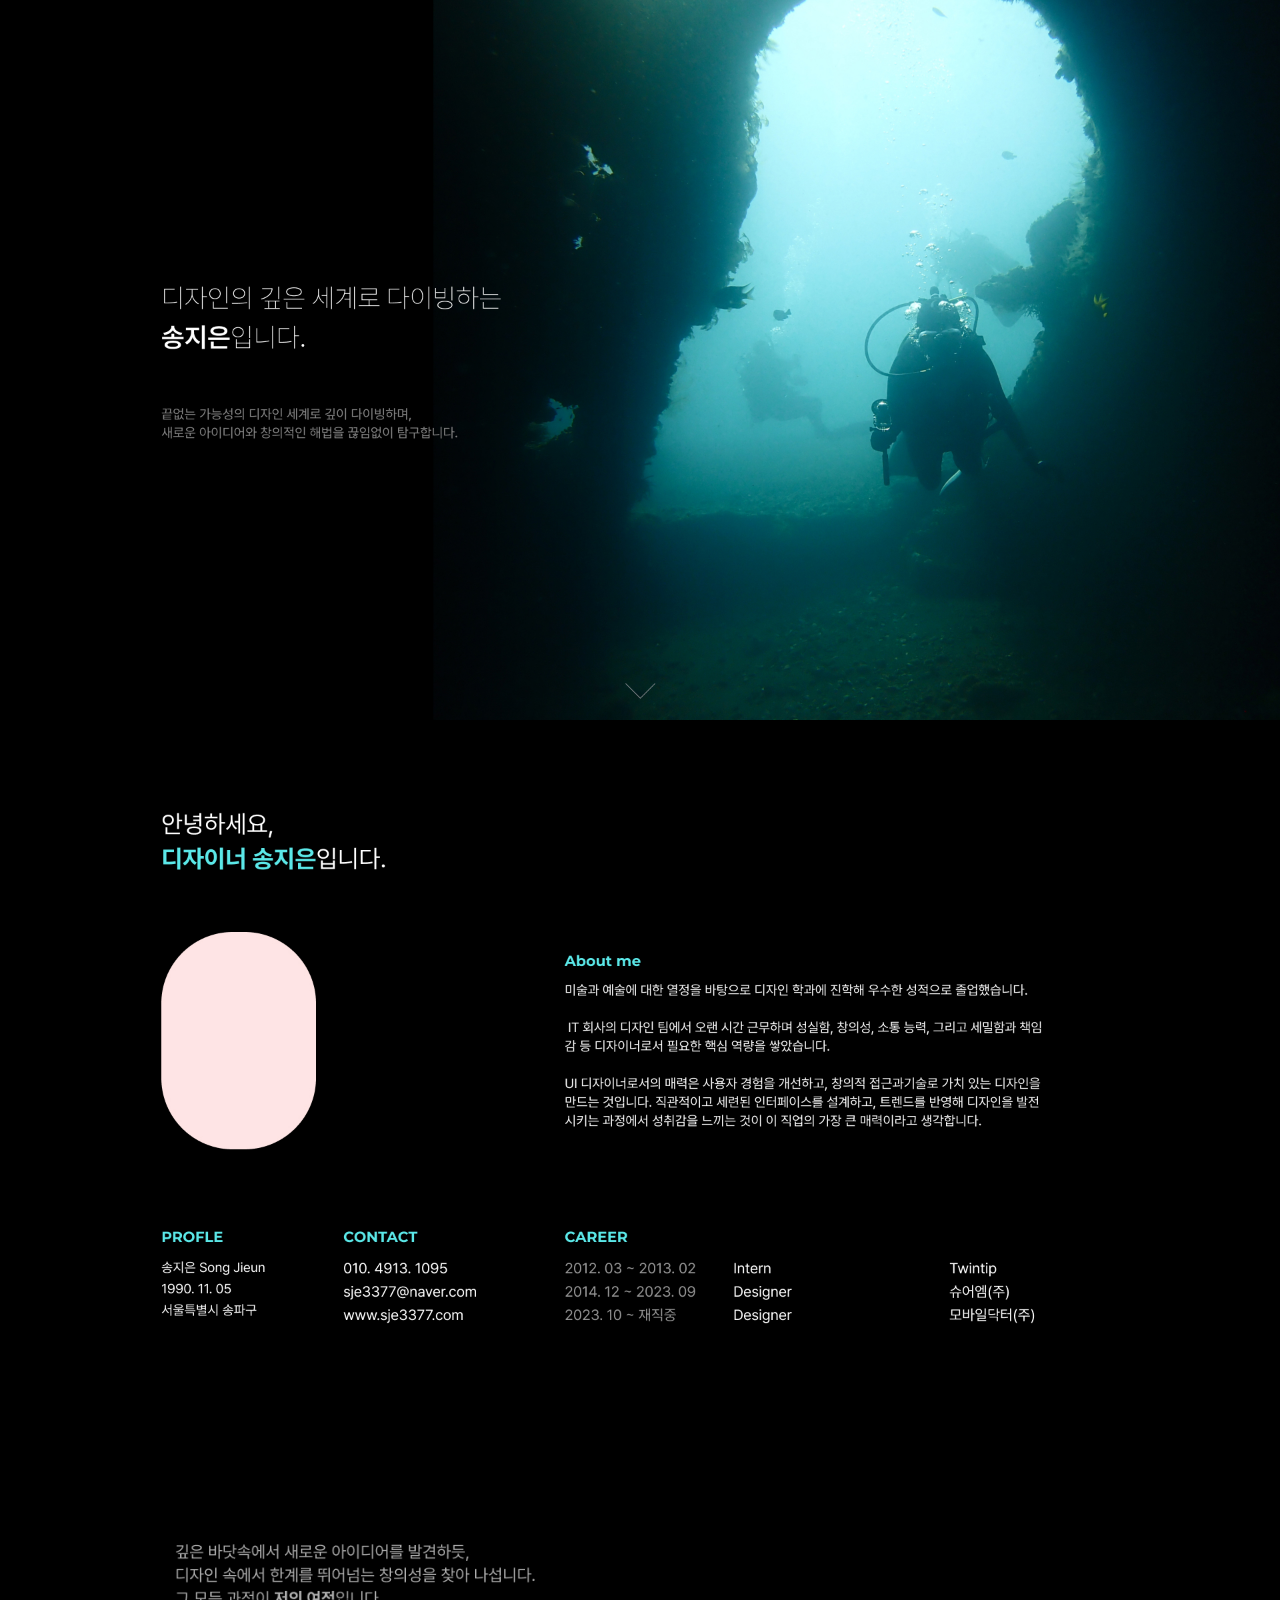
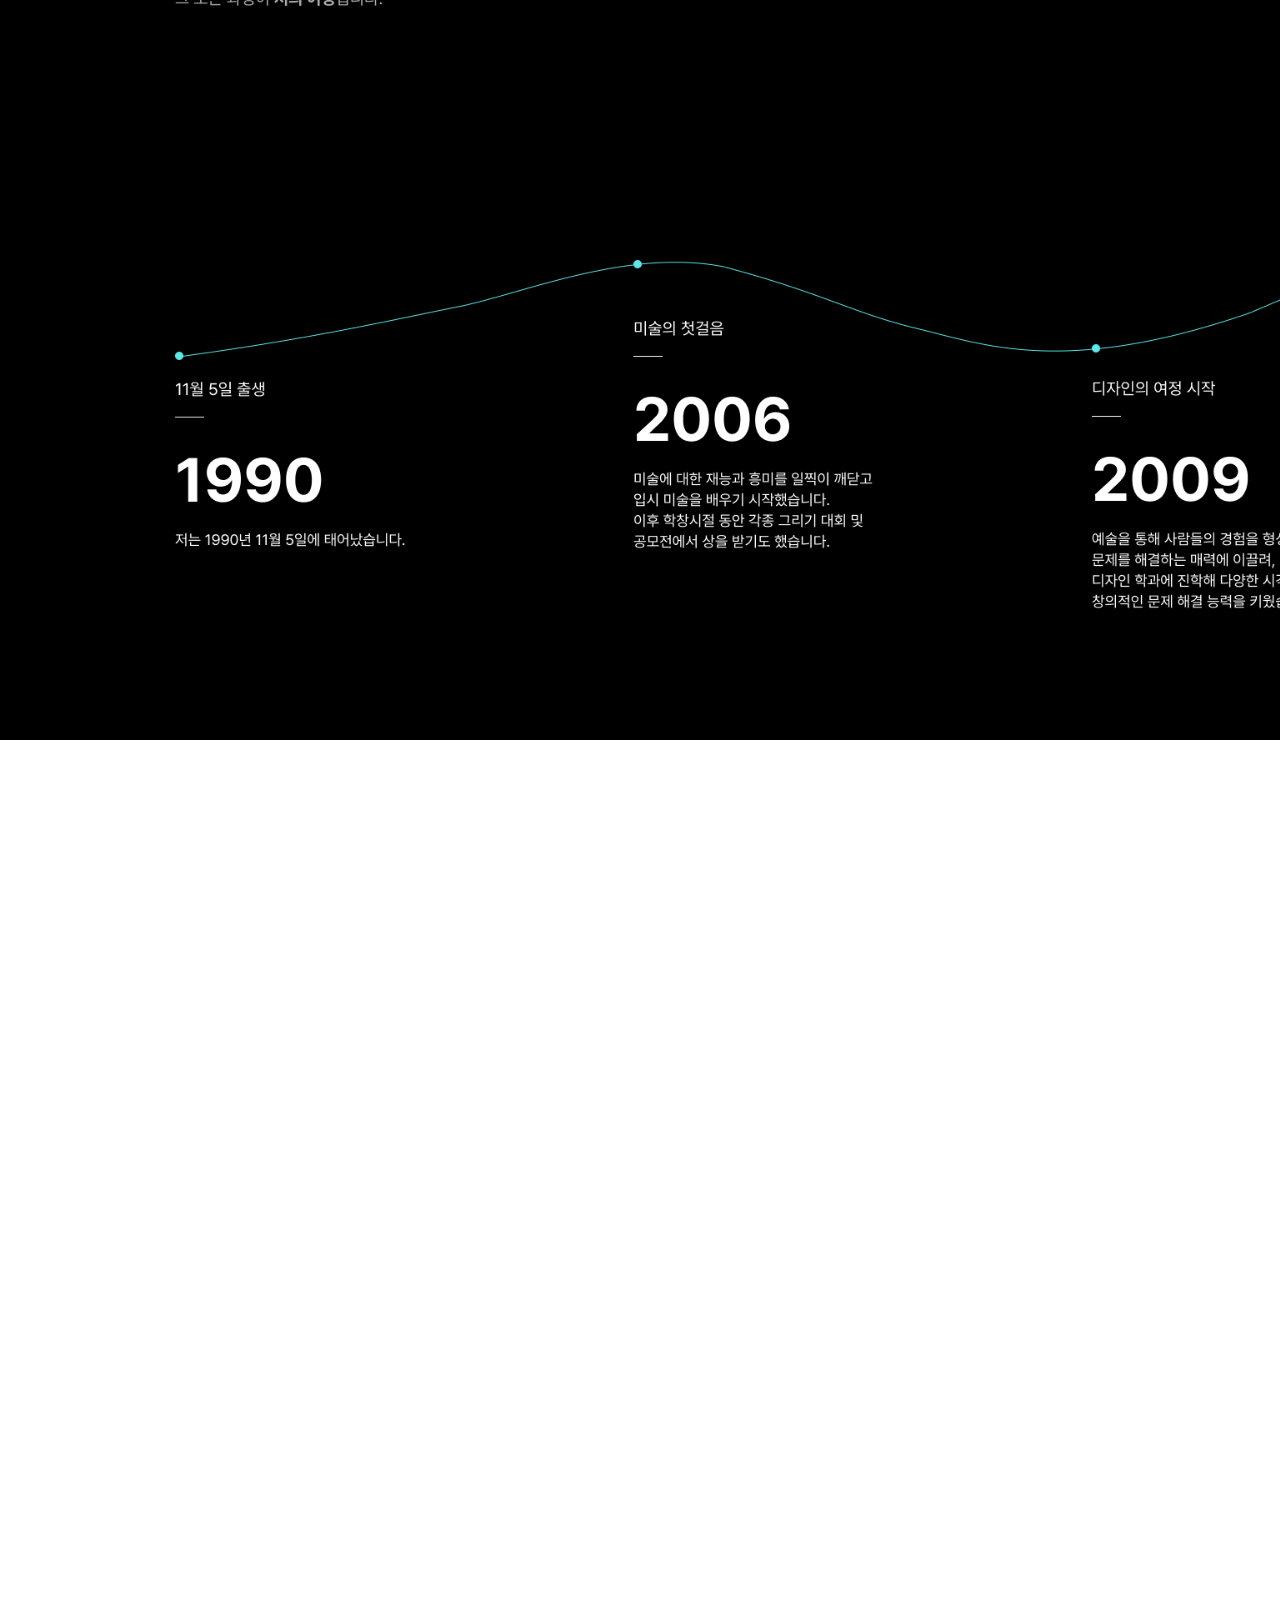
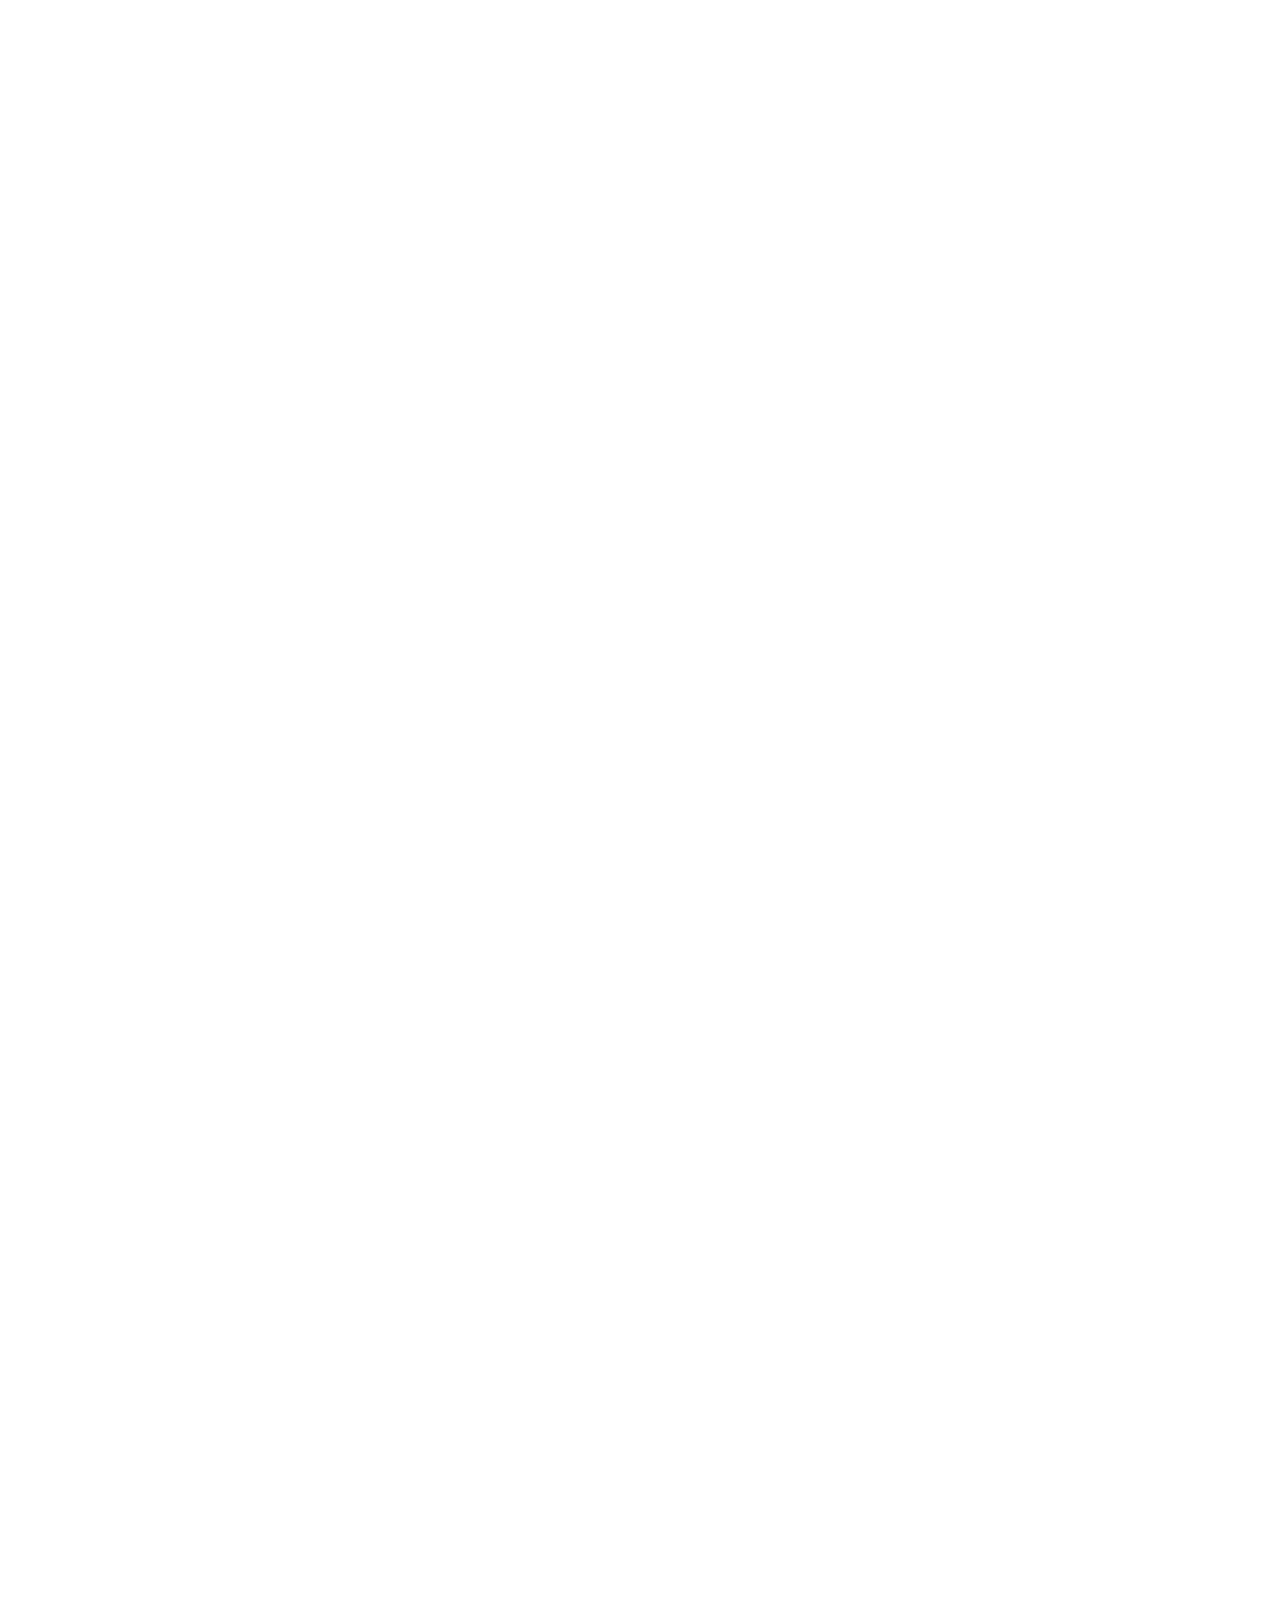
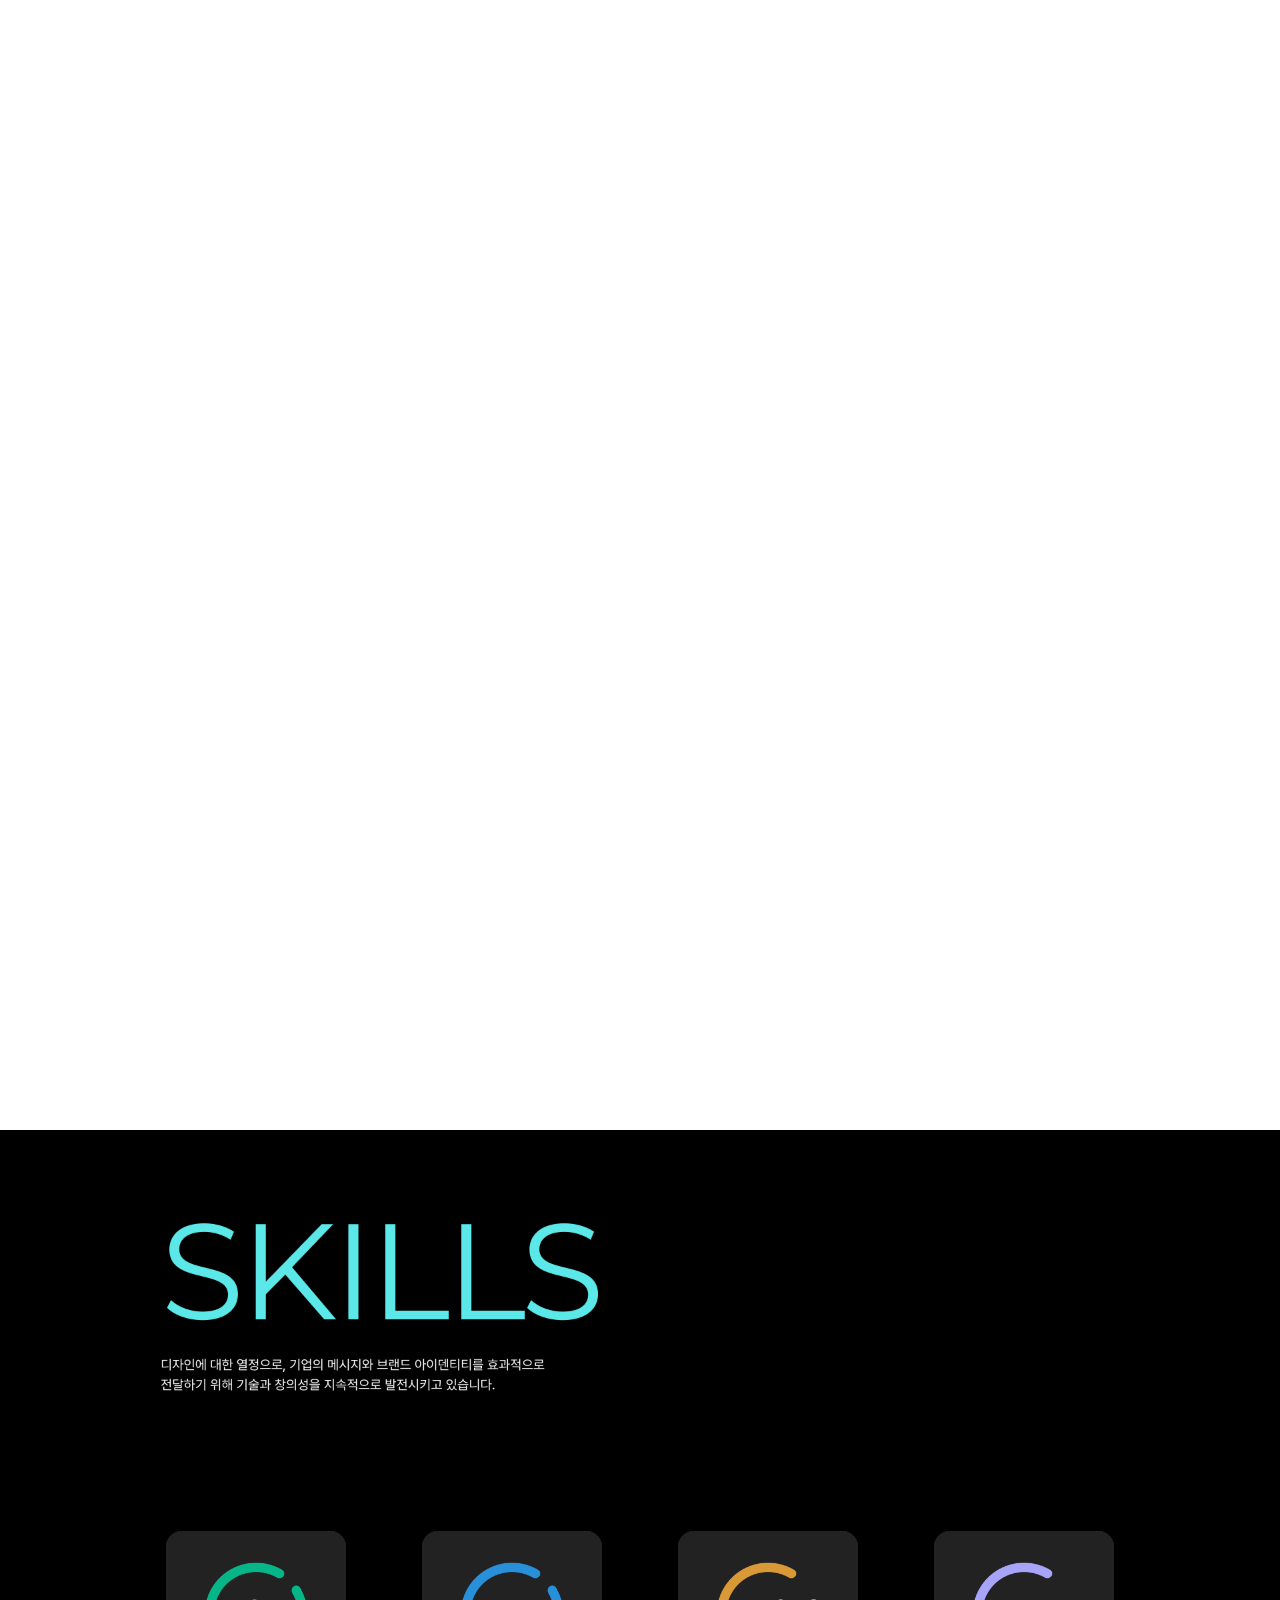
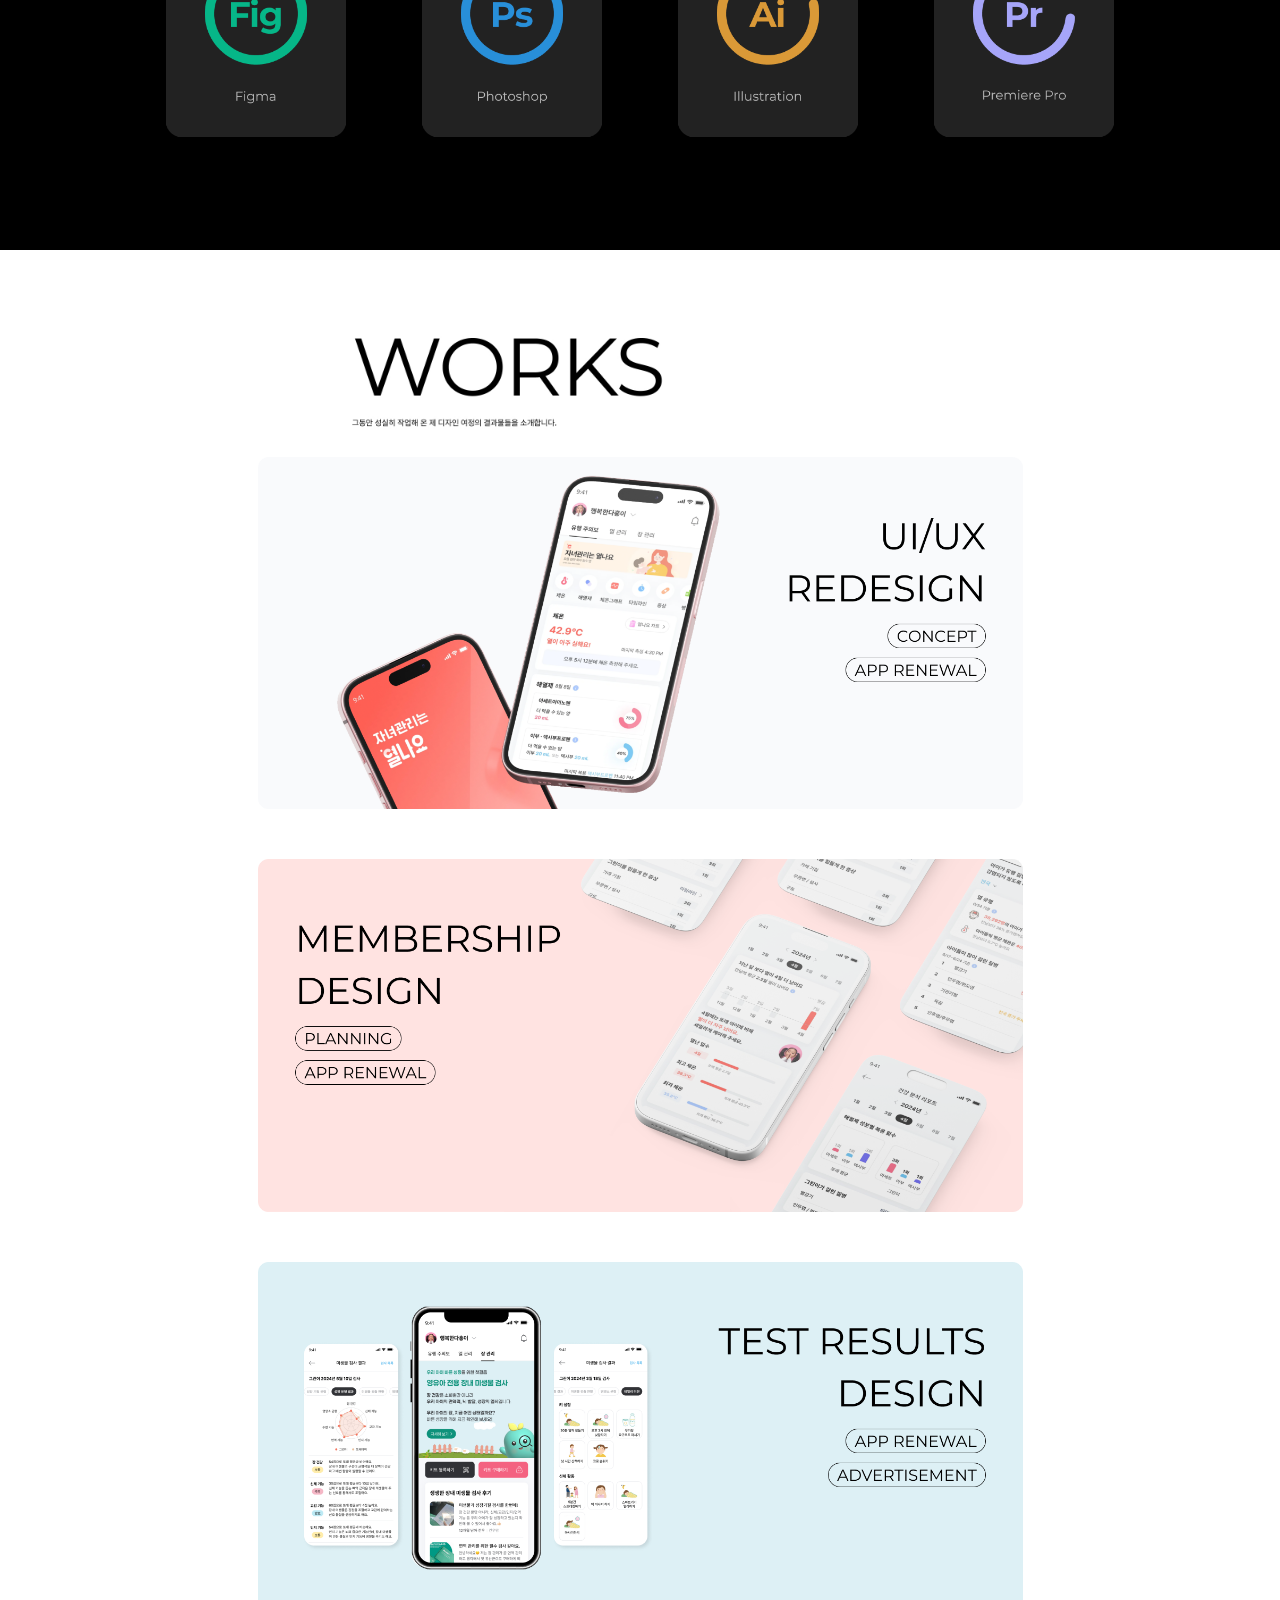
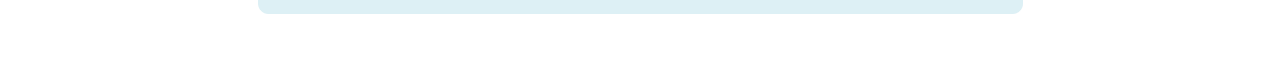
==== index.html @ d2ad290f "Merge remote-tracking branch 'origin/main'" ====
<!DOCTYPE html>
<html lang="kr">
<head>
    <meta charset="UTF-8">
    <meta name="google" content="notranslate">
    <meta name="viewport" content="width=device-width, initial-scale=1.0">
    <title>포폴</title>
    <link rel="stylesheet" type="text/css" href="./assets/css/about.css" />
</head>
<body>
    <div id="wrap">
        <div id="contents" class="about-page">
            <section class="about-section section-vision-main">
                <div class="img-area">
                    <img class="img-src" src="./assets/images/about/main.jpg" alt="">
                </div>
            </section>
            <section class="about-section intro-section">
                <div class="img-area">
                    <img class="img-src" src="./assets/images/about/About_me_1_1.jpg" alt="">
                </div>
            </section>
            <section class="about-section section-story">
                <div class="section-inner">
                    <div class="scroll-area">
                        <div class="sticky-wrap">
                            <div class="sticky-inner">
                                <div class="sec-cont-outer">
                                    <div class="scroll-wrap">
                                        <div class="scroll-list">
                                            <div class="img-area">
                                                <img class="img-src" src="./assets/images/about/about_history.jpg" alt="">
                                            </div>
                                        </div>
                                    </div>
                                </div>
                            </div>
                        </div>
                    </div>
                </div>
            </section>
            <section class="about-section history-section">
                <div class="img-area">
                    <img class="img-src" src="./assets/images/about/skills.jpg" alt="">
                    <div class="card-container">
                        <!-- 카드 1 -->
                        <div class="card">
                          <div class="card-inner">
                            <div class="card-face card-front" style="background-image: url('./assets/images/about/skillbox01.png');"></div>
                            <div class="card-face card-back" style="background-image: url('./assets/images/about/skillbox_back01.png');"></div>
                          </div>
                        </div>
                        <!-- 카드 2 -->
                        <div class="card">
                          <div class="card-inner">
                            <div class="card-face card-front" style="background-image: url('./assets/images/about/skillbox02.png');"></div>
                            <div class="card-face card-back" style="background-image: url('./assets/images/about/skillbox_back02.png');"></div>
                          </div>
                        </div>
                        <!-- 카드 3 -->
                        <div class="card">
                          <div class="card-inner">
                            <div class="card-face card-front" style="background-image: url('./assets/images/about/skillbox03.png');"></div>
                            <div class="card-face card-back" style="background-image: url('./assets/images/about/skillbox_back03.png');"></div>
                          </div>
                        </div>
                        <!-- 카드 4 -->
                        <div class="card">
                          <div class="card-inner">
                            <div class="card-face card-front" style="background-image: url('./assets/images/about/skillbox04.png');"></div>
                            <div class="card-face card-back" style="background-image: url('./assets/images/about/skillbox_back04.png');"></div>
                          </div>
                        </div>
                    </div>
                </div>
            </section>
            <section class="about-section skill-section">
                <div class="img-area" style="display: flex;align-items: center;justify-content: center;">
                    <img class="img-src" style="width: 60%;" src="./assets/images/about/works.jpg" alt="">
                    <!-- 이미지 링크 컨테이너 -->
                    <div class="image-container">
                        <!-- 첫 번째 이미지 -->
                        <a href="part1.html" class="image-link" target="_blank">
                            <img src="./assets/images/about/works01.png" alt="">
                            <img class="dimm" src="./assets/images/about/dimm01.png" alt="">
                        </a>

                        <!-- 두 번째 이미지 -->
                        <a href="part2.html" class="image-link" target="_blank">
                            <img src="./assets/images/about/works02.png" alt="">
                            <img class="dimm" src="./assets/images/about/dimm02.png" alt="">
                        </a>

                        <!-- 세 번째 이미지 -->
                        <a href="part3.html" class="image-link" target="_blank">
                            <img src="./assets/images/about/works03.png" alt="">
                            <img class="dimm" src="./assets/images/about/dimm03.png" alt="">
                        </a>
                    </div>
                </div>
            </section>
        </div>
    </div>
    <script src="./assets/js/jquery.js"></script>
    <script src="./assets/js/gsap.min.js"></script>
    <script src="./assets/js/ScrollTrigger.min.js"></script>
    <script src="./assets/js/about.js"></script>
</body>
</html>
---- assets/css/about.css ----
@charset "UTF-8";

*{-webkit-font-smoothing:antialiased;-moz-osx-font-smoothing:grayscale}
html, body, div, span, applet, object, iframe, h1, h2, h3, h4, h5, h6, p, blockquote, pre, a, abbr, acronym, address, big, cite, code, del, dfn, em, img, ins, kbd, q, s, samp, small, strike, strong, sub, sup, tt, var, b, u, i, center, dl, dt, dd, ol, ul, li, fieldset, form, label, legend, table, caption, tbody, tfoot, thead, tr, th, td, article, aside, canvas, details, embed, figure, figcaption, footer, header, hgroup, menu, nav, output, ruby, section, summary, time, mark, audio, video{margin:0;padding:0;border:0;font-size:100%;font:inherit;vertical-align:baseline;}
article, aside, details, figcaption, figure, footer, header, hgroup, menu, nav, section{display:block;} /* HTML5 for older browsers */
body{line-height:1;font-size:14px;font-family:'helvetica', 'SDGothic', AppleGothic, Arial, sans-serif;}
.win body {line-height:1.2;}
ol, ul{list-style:none;}
blockquote, q{quotes:none;}
blockquote:before, blockquote:after, q:before, q:after{content:'';content:none;}
table{border-collapse:collapse;border-spacing:0;}
img{max-width:100%;vertical-align:top;}
a{color:inherit; text-decoration:none;}
::-moz-selection {background-color:#000000;color:#e5e5e5}
::selection {background-color:#000000;color:#e5e5e5}
::-moz-selection {background-color:#000000;color:#e5e5e5}

.about-page{width:100%; margin:0 auto}
.about-section.bg-line:before{right:-185vw;left:-185vw}
.about-section:not(.section-bg){position:relative;z-index:1}

.section-vision-main.fixed .bg-parallax{position:fixed}
.img-src{ width:100%; height: auto;}

.section-story{position:relative;height:auto;background-color:#fff}
.section-story .sticky-wrap{height:4490px}
.section-story .sticky-inner{overflow:hidden;position:-webkit-sticky;position:sticky;top:0;height:100vh}
.section-story .scroll-wrap .scroll-list{display:-webkit-box;display:-ms-flexbox;display:flex;height:100vh;-webkit-box-align:center;-ms-flex-align:center;align-items:center;-ms-flex-negative:0;flex-shrink:0}
.section-story .sec-cont-outer{display:-webkit-box;display:-ms-flexbox;display:flex;height:100vh;-ms-flex-wrap:wrap;flex-wrap:wrap;-webkit-box-align:center;-ms-flex-align:center;align-items:center}
.section-story .sec-cont-outer .scroll-wrap{display:-webkit-box;display:-ms-flexbox;display:flex}
.section-story .scroll-wrap .scroll-list{display:-webkit-box;display:-ms-flexbox;display:flex;height:100vh;-webkit-box-align:center;-ms-flex-align:center;align-items:center;-ms-flex-negative:0;flex-shrink:0}
.section-story .scroll-wrap .img-area{height:100%}
.section-story .scroll-wrap .img-area:after{content:'';display:block;clear:both}
.section-story .scroll-wrap img{float:left;height:100%}

.card-container {display:flex;justify-content:center;align-items: center;width: 100%;gap: 6%; /* 카드 간의 간격 */position: absolute;top: 70%;left: 50%;transform: translate(-50%, -50%); /* 화면 중앙에 카드 배치 */}
.card {width: 14vw;  /* 화면 너비의 22% */height: 16.1vw; /* 화면 너비의 30% */perspective: 1000px; /* 3D 효과 */display: flex;justify-content: center;align-items: center;}
.card-inner {width: 100%;height: 100%;transform-style: preserve-3d;transition: transform 0.6s;}
.card:hover .card-inner {transform: rotateY(180deg); /* 카드가 뒤집히는 효과 */}
.card-face {position: absolute;width: 100%;height: 100%;backface-visibility: hidden;border-radius: 10px;}
.card-front {background-size: cover;background-position: center;background-image: url('./assets/images/about/skillbox01.png');}
.card-back {background-size: cover;background-position: center;background-image: url('./assets/images/about/skillbox01.png');transform: rotateY(180deg); /* 카드 뒷면을 뒤집어서 보여줌 */}

/* 이미지 링크 컨테이너 */
.image-container {position: absolute;width: 85vh;display: flex;flex-direction: column;gap: 50px;align-items: center;justify-content: center;top: 18%; padding-bottom: 50px;}

/* 개별 이미지 링크 */
.image-link {position: relative;display: inline-block;}

/* 기본 이미지 스타일 */
.image-link img {transition: opacity 0.3s ease-in-out;}

/* 디밍 효과 이미지 */
.image-link .dimm {position: absolute;top: 0;left: 0;opacity: 0;transition: opacity 0.3s ease-in-out;}

/* 마우스 hover 시 디밍 이미지 나타나기 */
.image-link:hover .dimm {opacity: 1;}
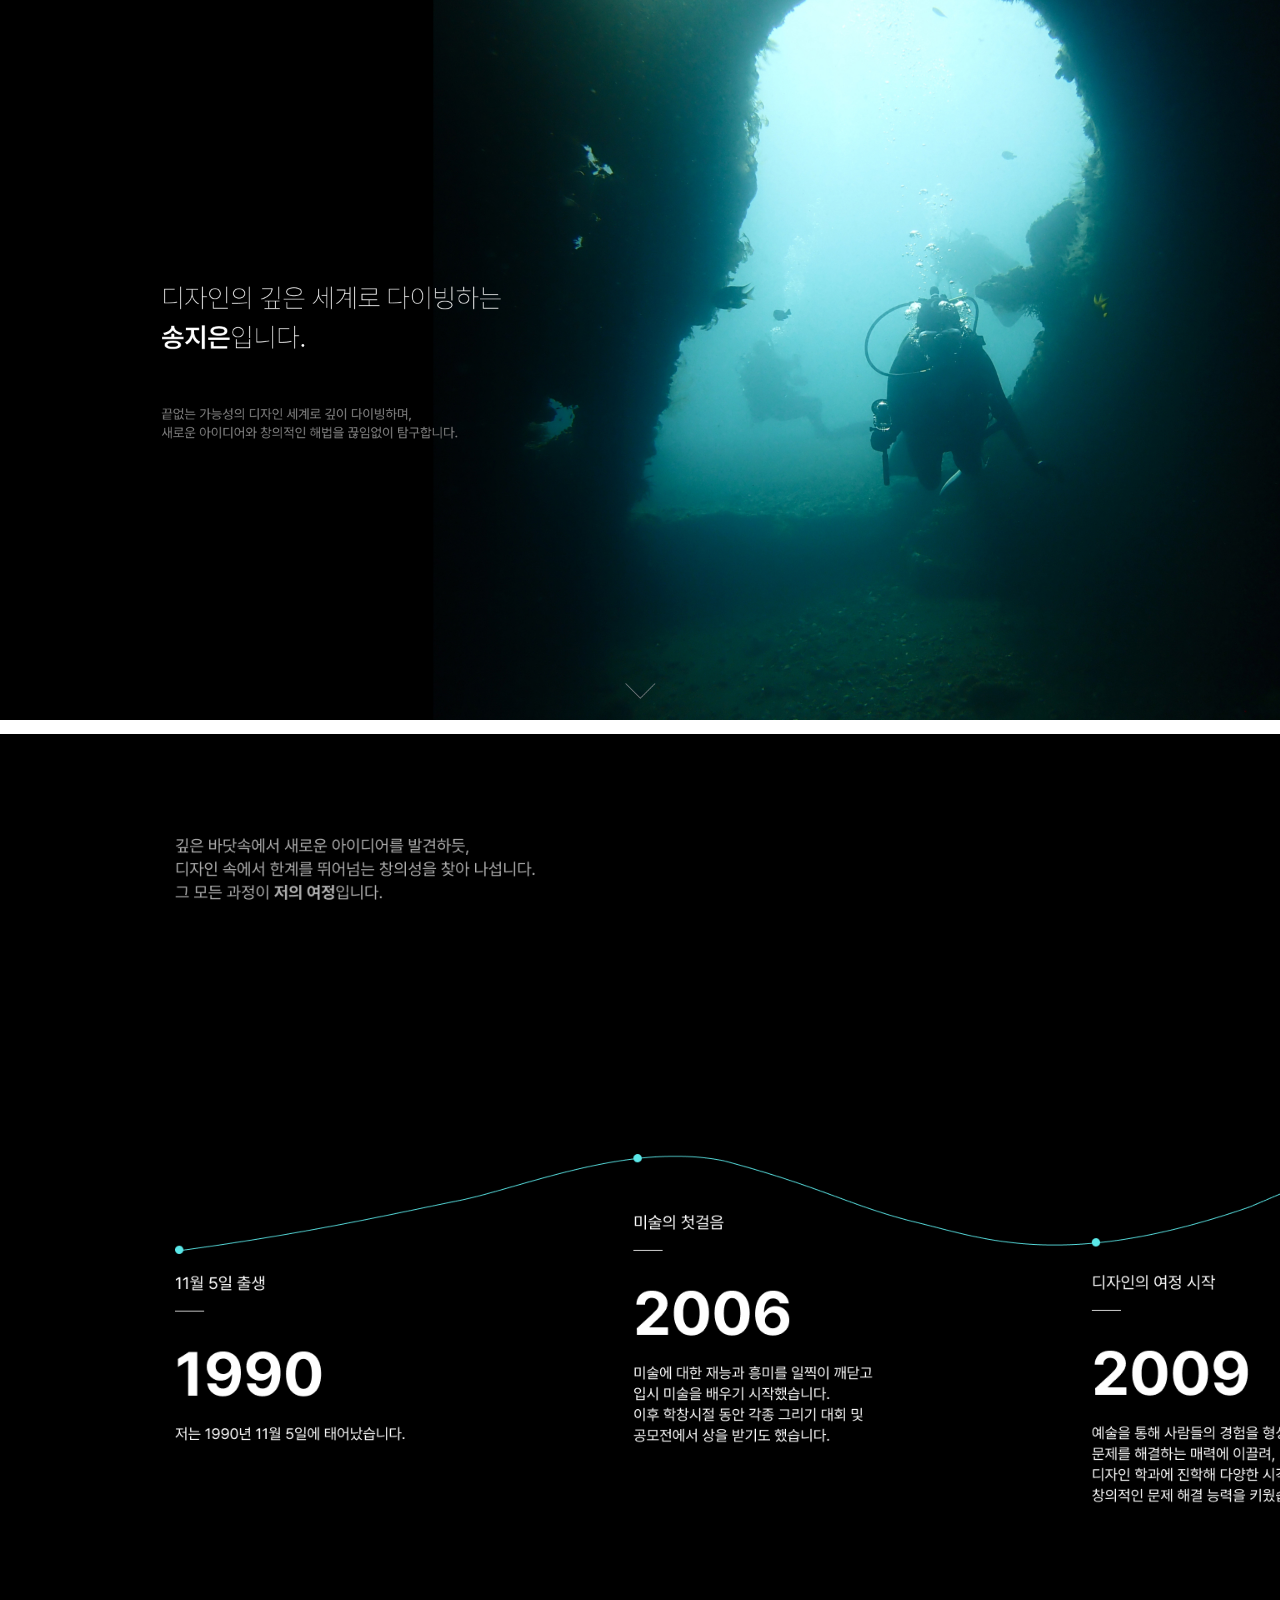
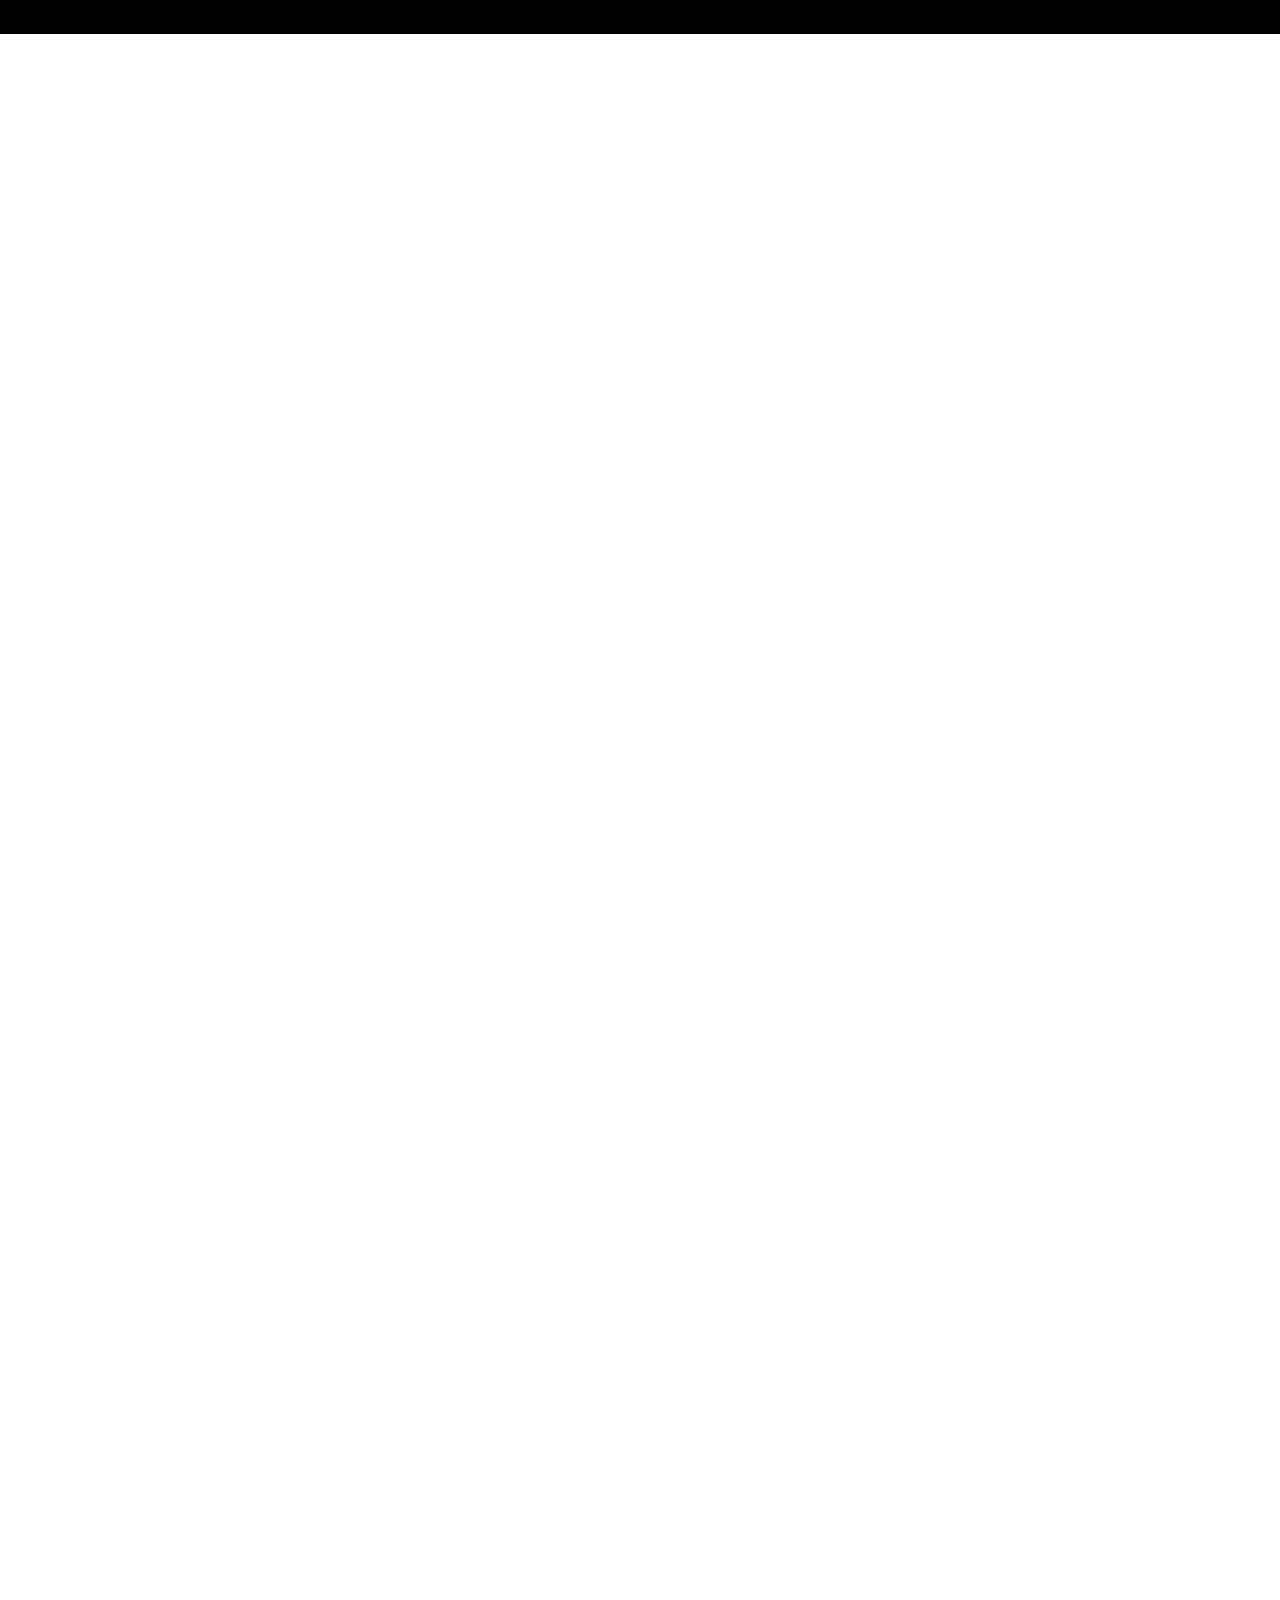
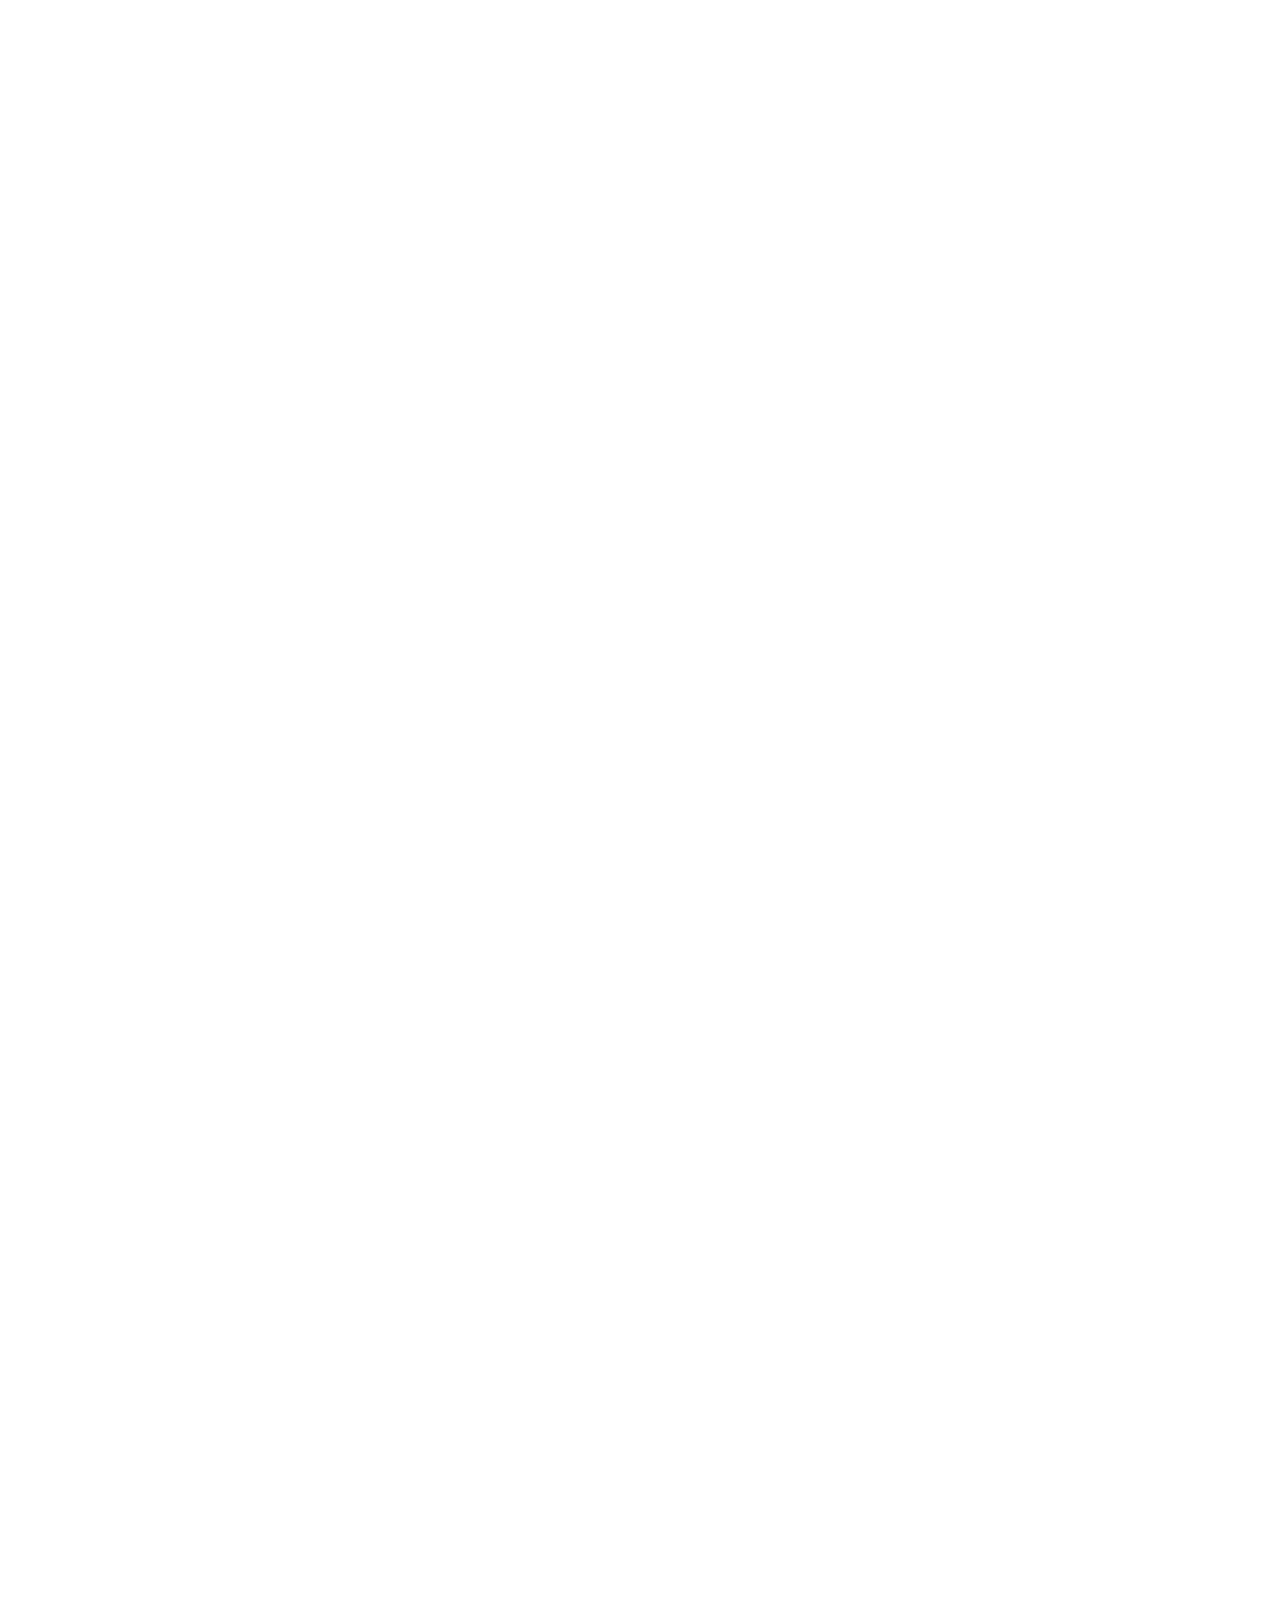
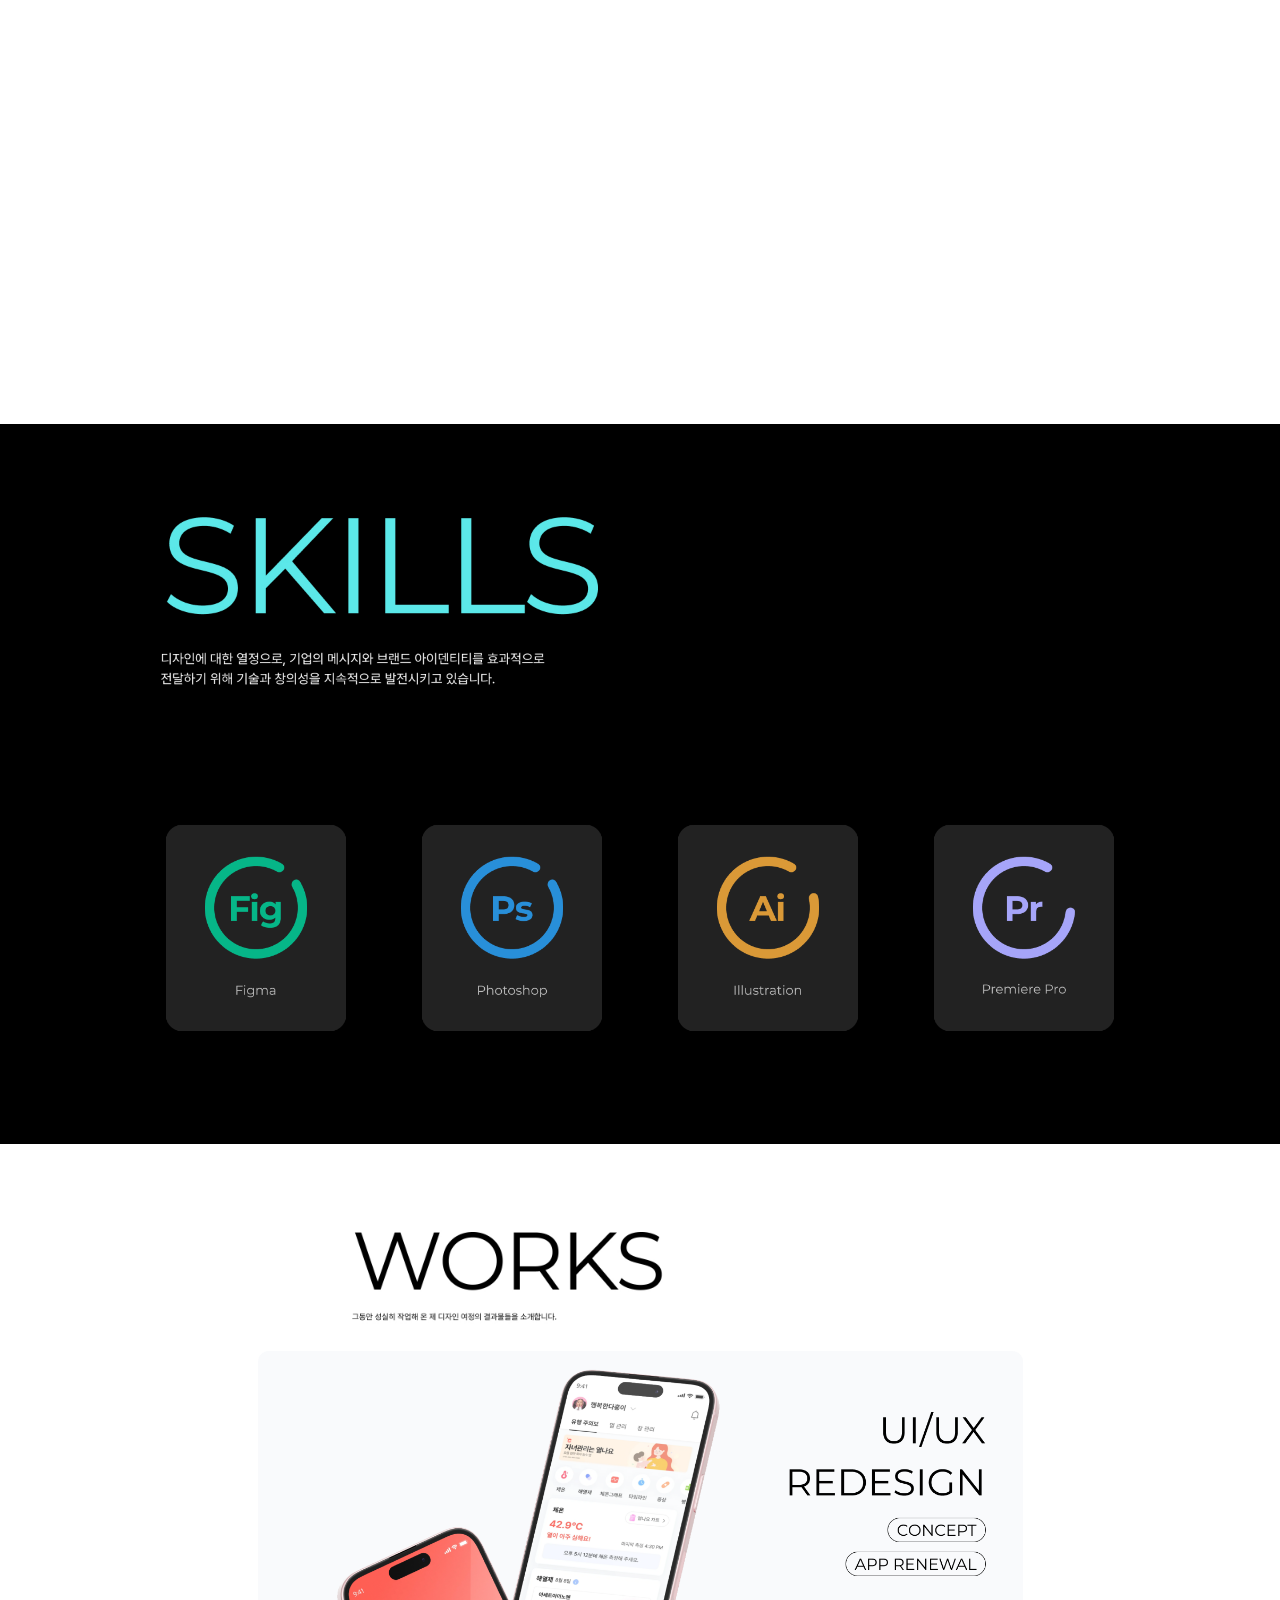
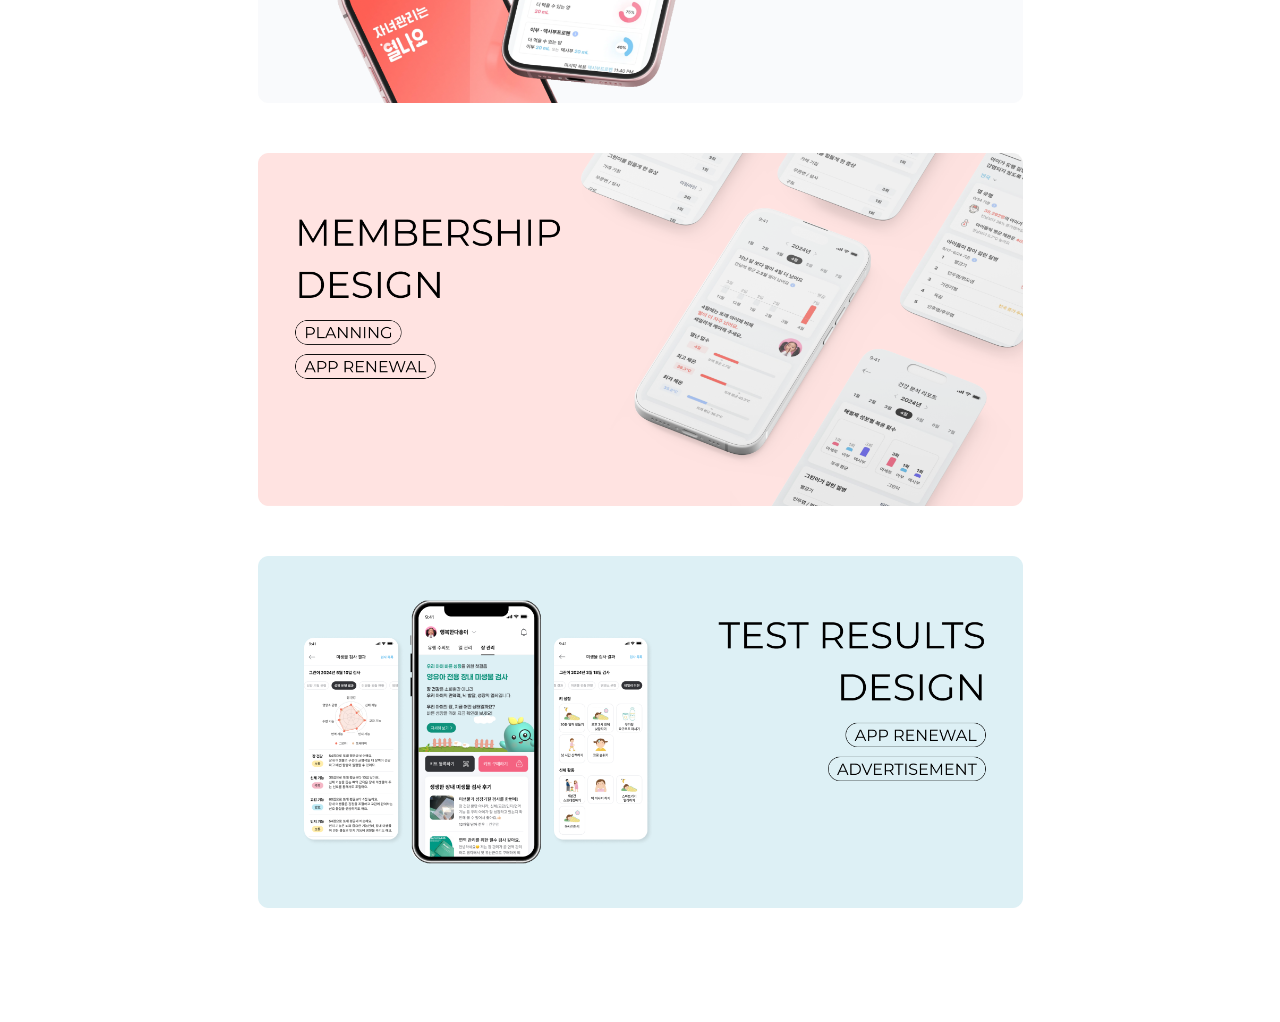
==== commit fbb6e453: "." ====
--- a/index.html
+++ b/index.html
@@ -17,7 +17,7 @@
             </section>
             <section class="about-section intro-section">
                 <div class="img-area">
-                    <img class="img-src" src="./assets/images/about/About_me_1_1.jpg" alt="">
+                    <img class="img-src" src="./assets/images/about/About_me_1_1.png" alt="">
                 </div>
             </section>
             <section class="about-section section-story">
@@ -96,6 +96,11 @@
                             <img src="./assets/images/about/works03.png" alt="">
                             <img class="dimm" src="./assets/images/about/dimm03.png" alt="">
                         </a>
+                        <!-- 네 번째 이미지 -->
+                        <a href="part4.html" class="image-link" target="_blank">
+                            <img src="./assets/images/about/works04.png" alt="">
+                            <img class="dimm" src="./assets/images/about/dimm04.png" alt="">
+                        </a>
                     </div>
                 </div>
             </section>
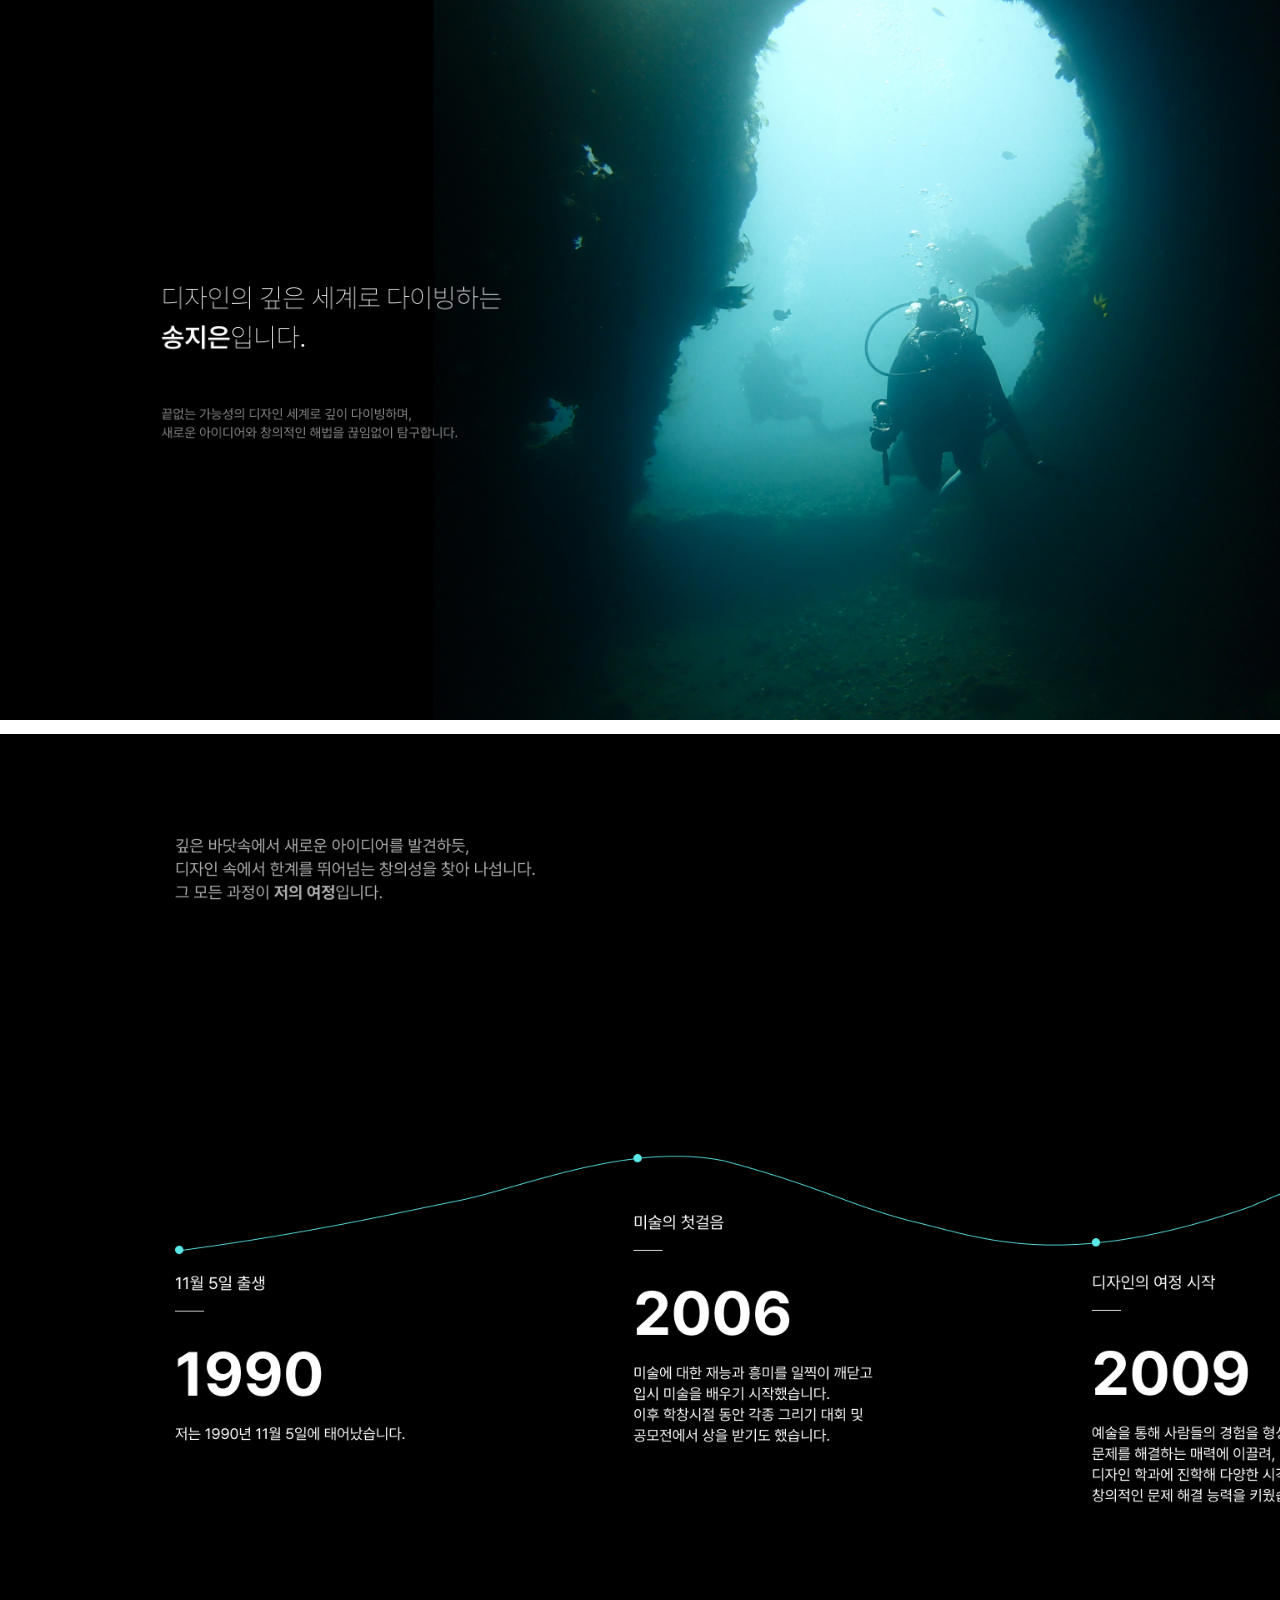
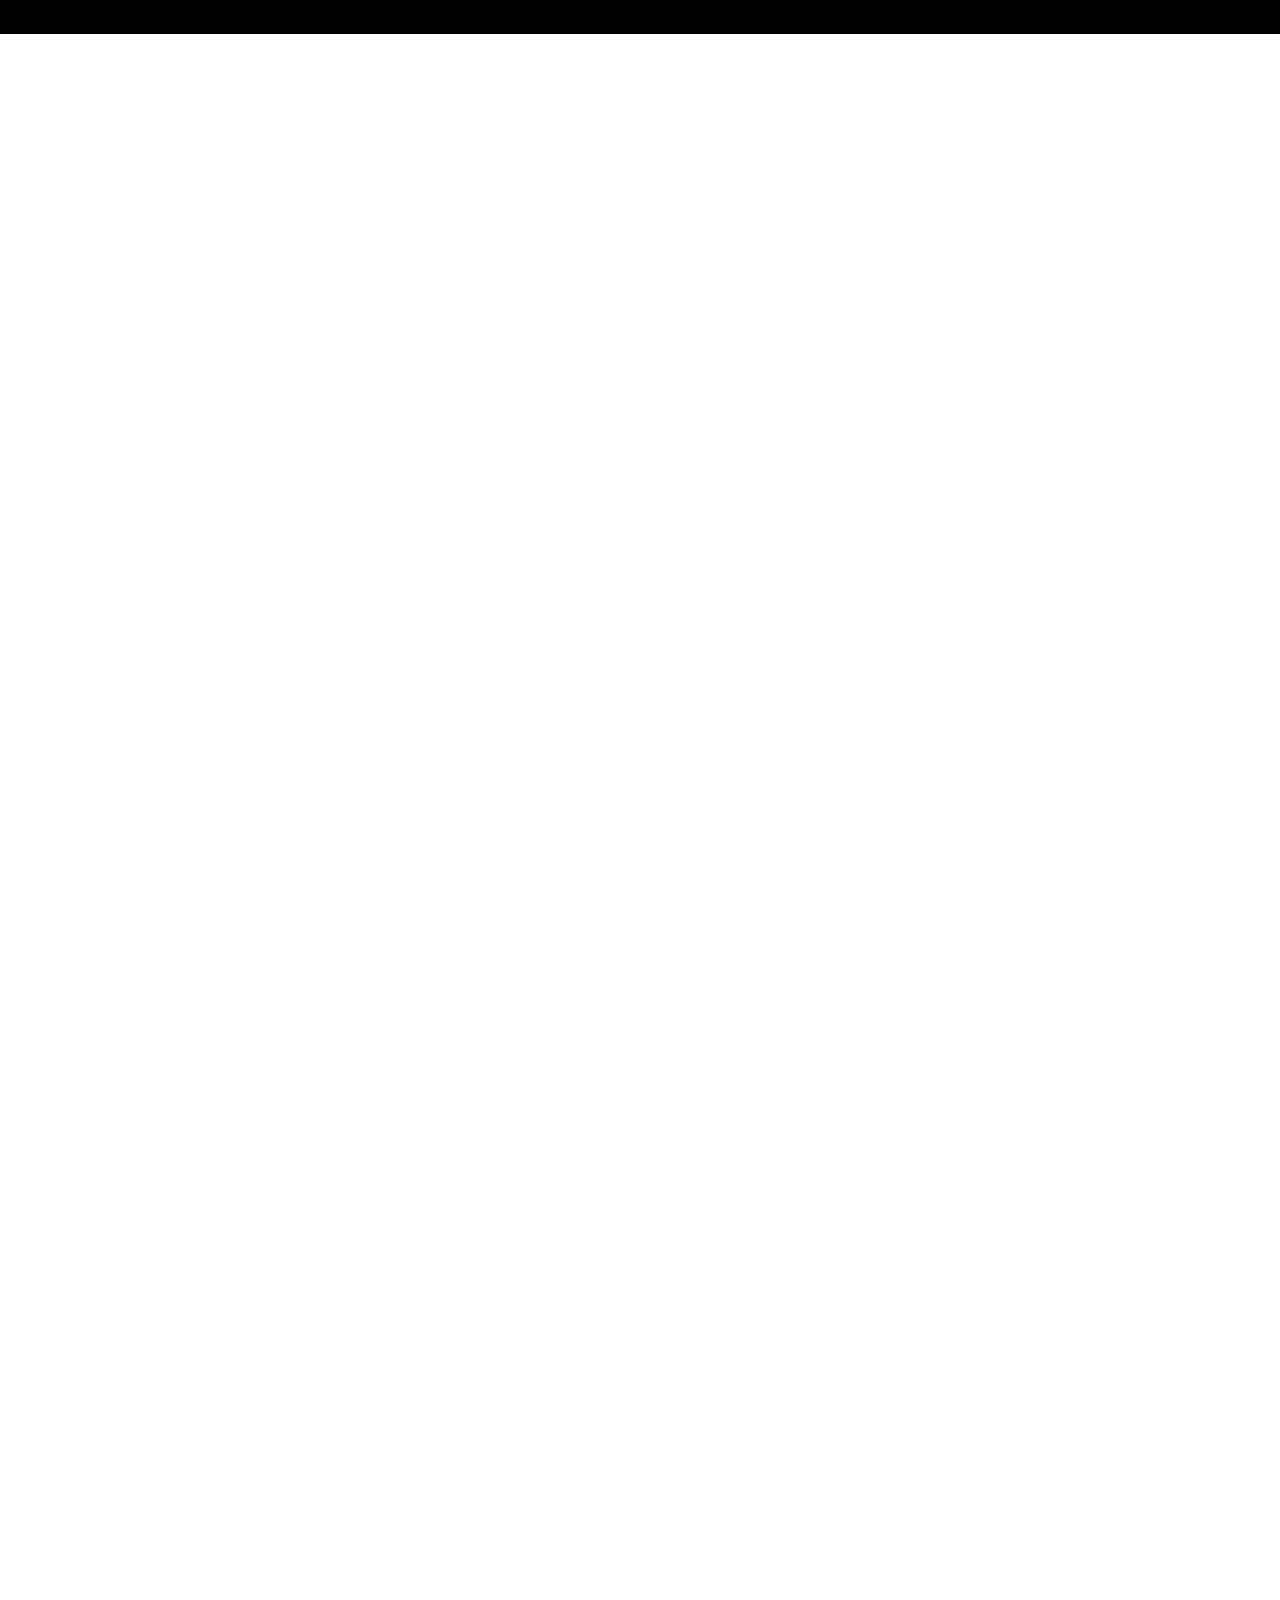
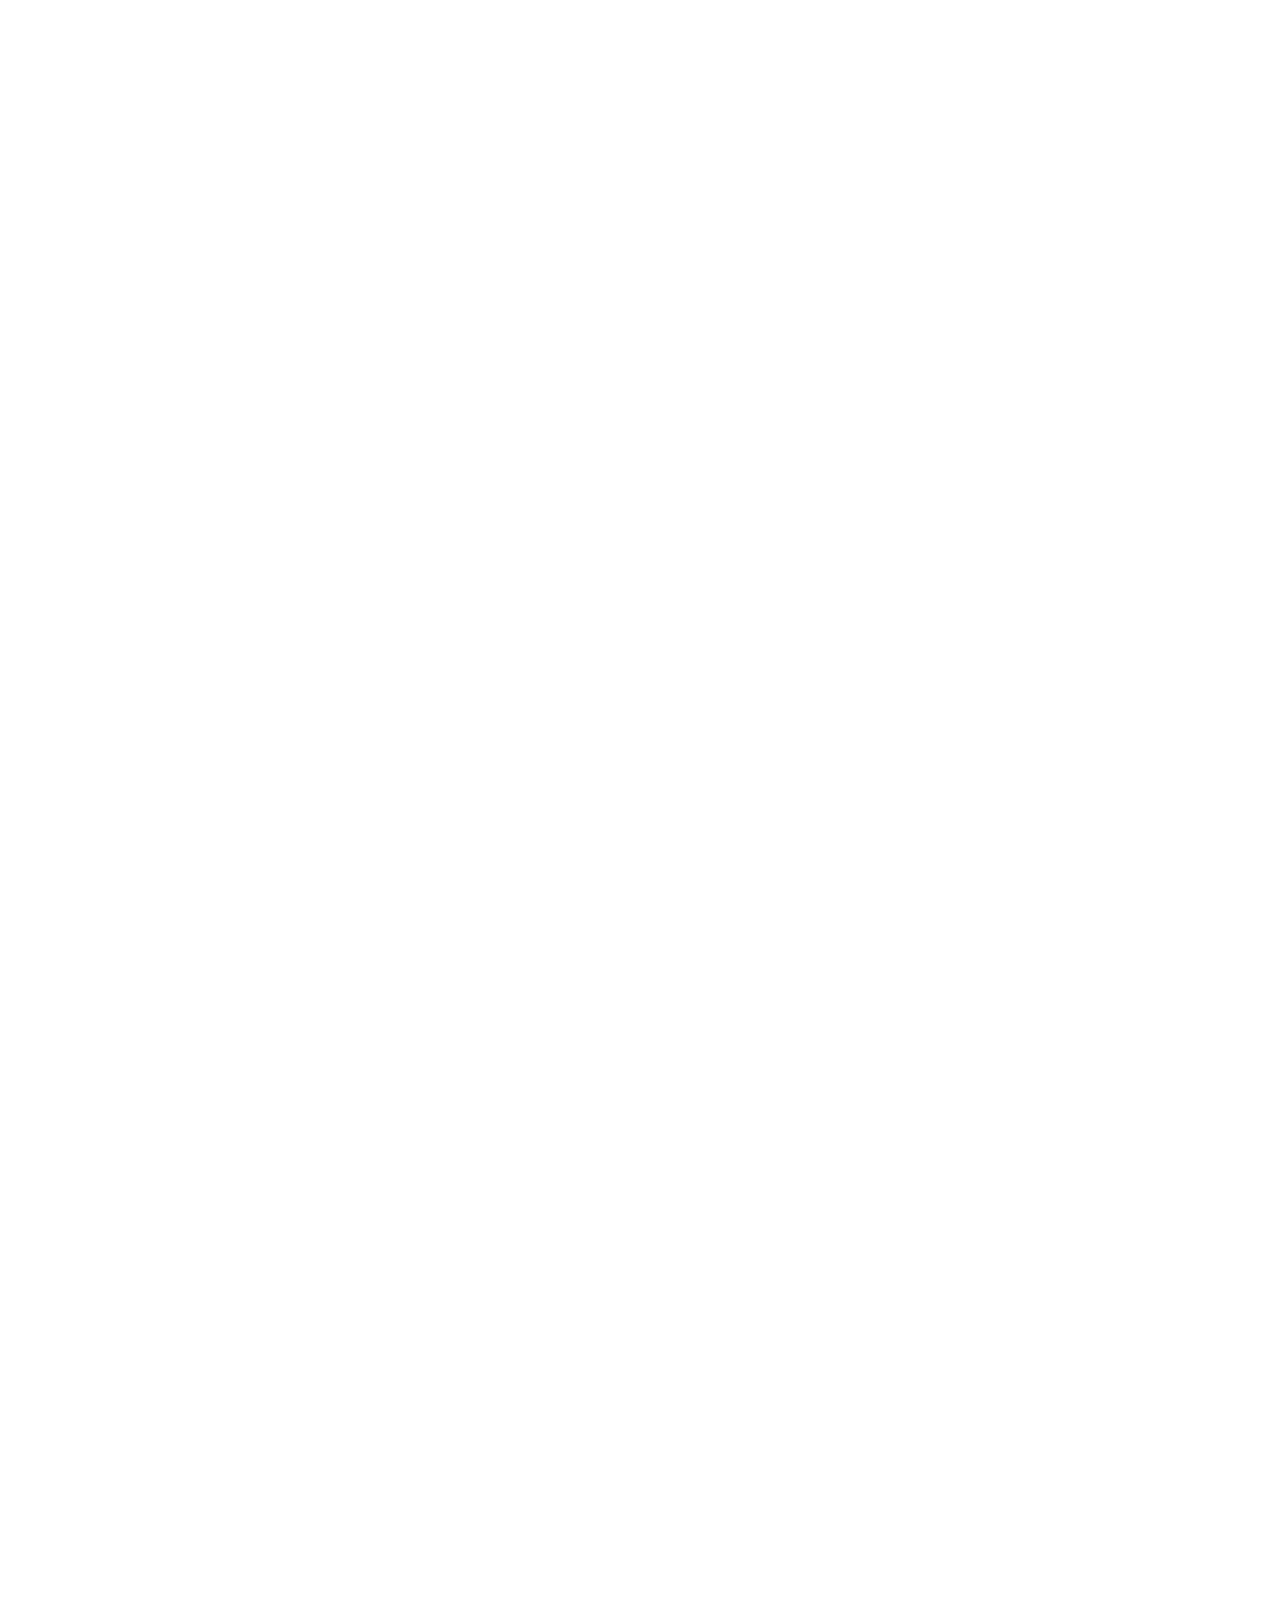
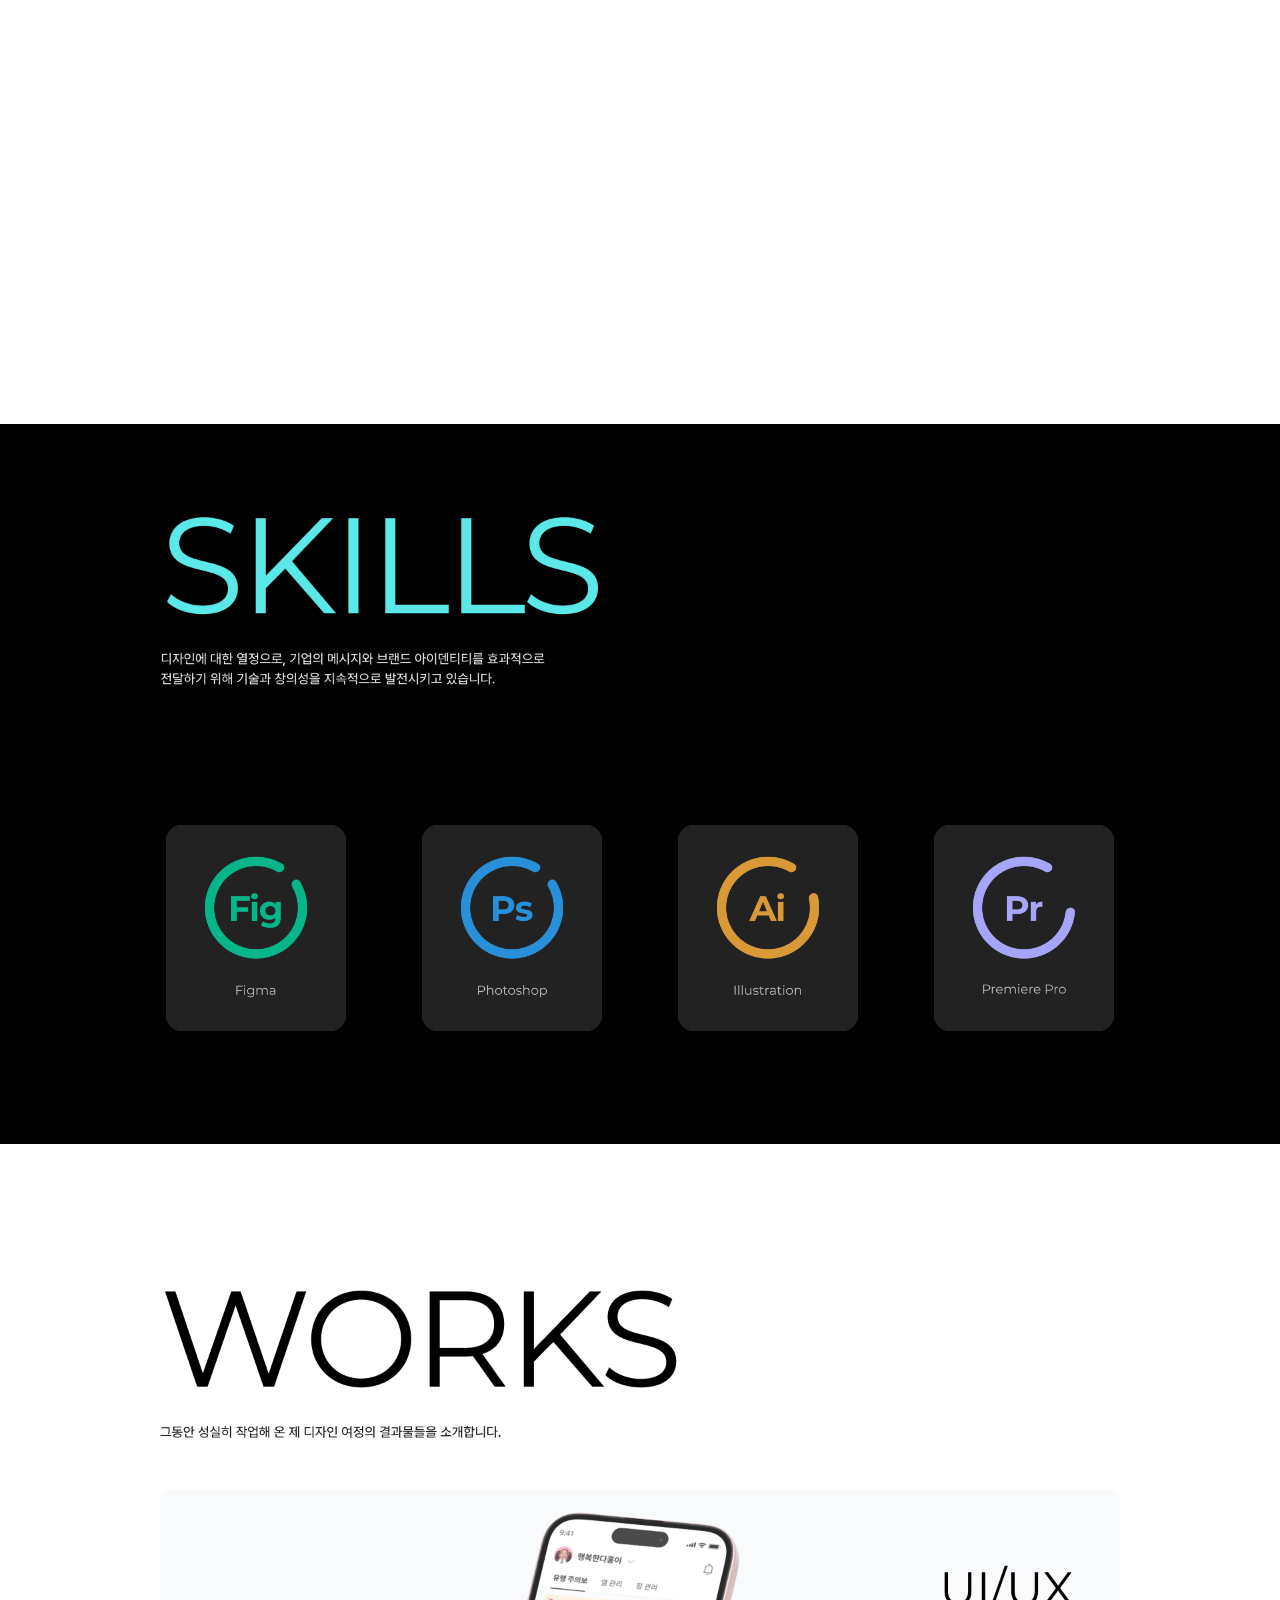
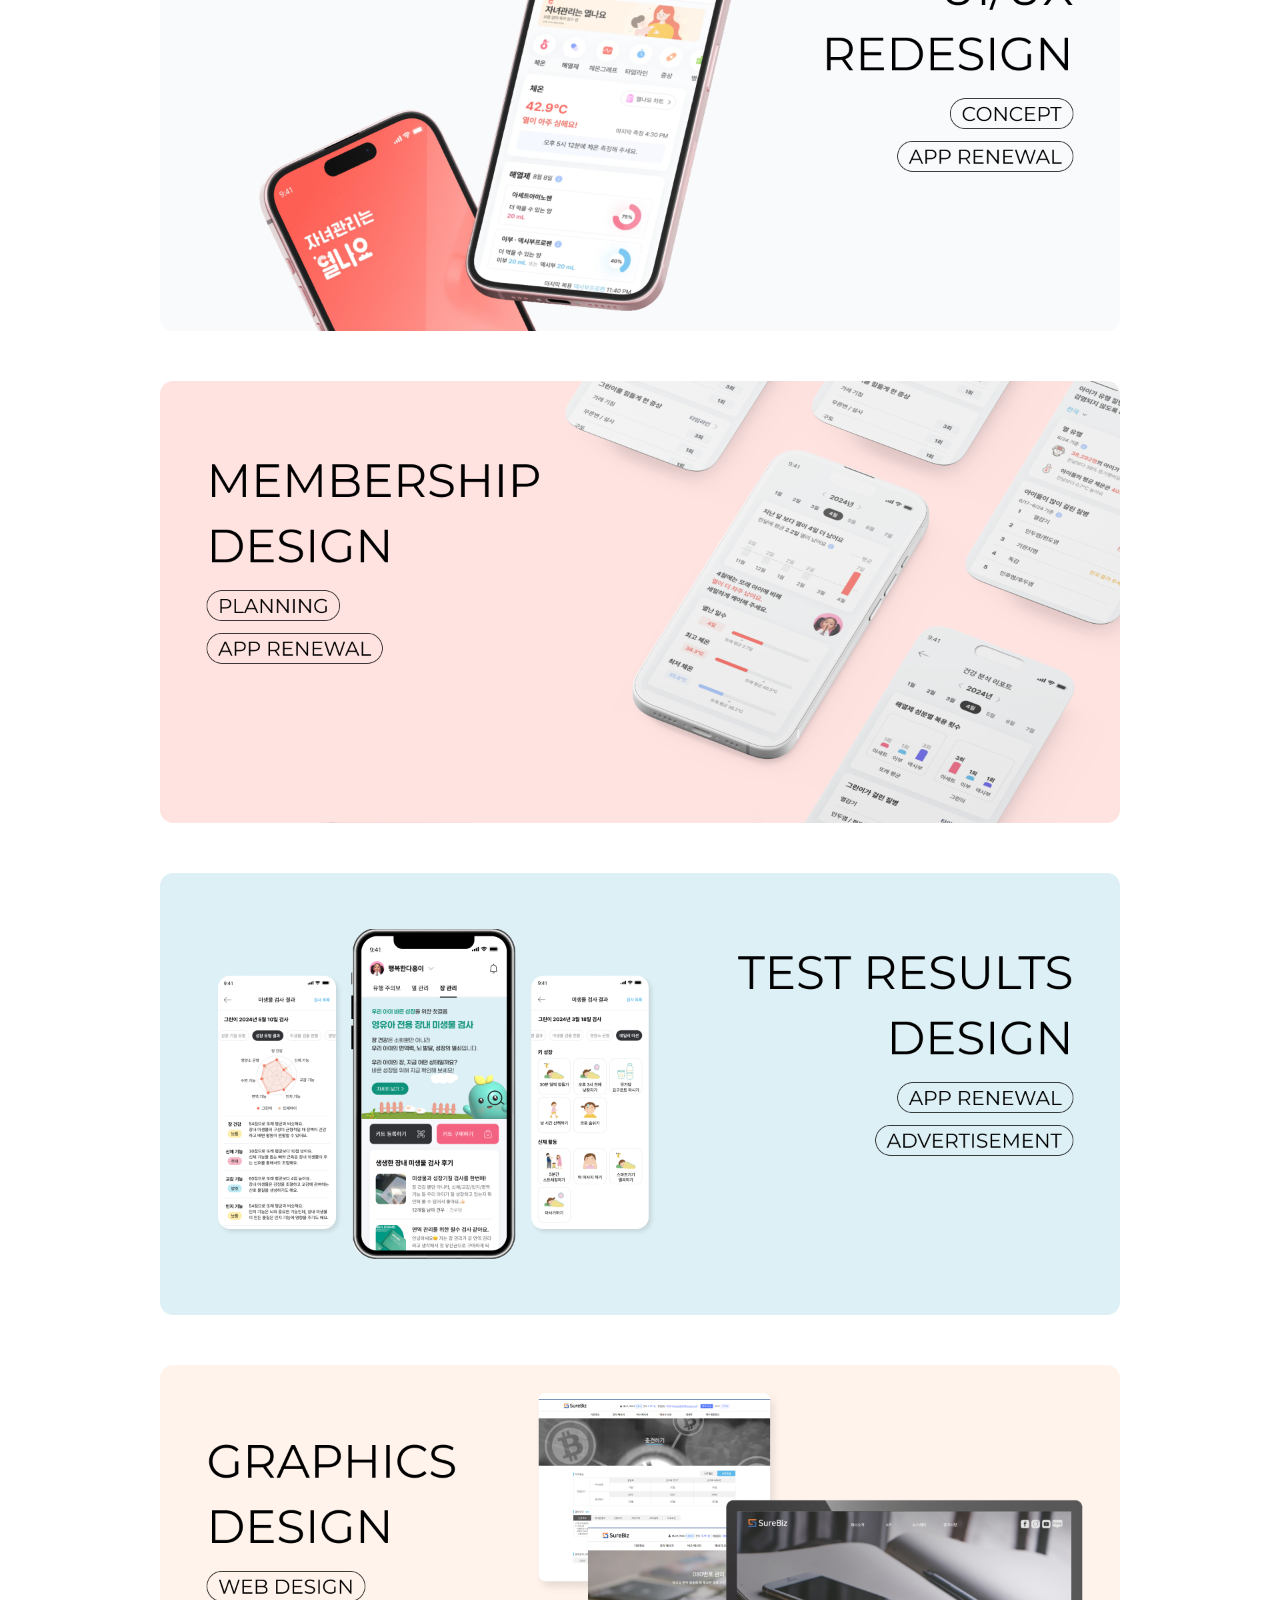
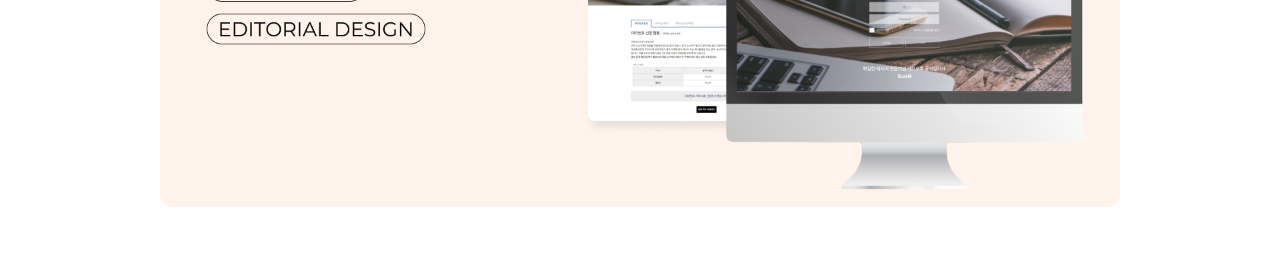
==== commit fad1a217: "chore:part1 이미지 변경" ====
--- a/index.html
+++ b/index.html
@@ -12,12 +12,12 @@
         <div id="contents" class="about-page">
             <section class="about-section section-vision-main">
                 <div class="img-area">
-                    <img class="img-src" src="./assets/images/about/main.jpg" alt="">
+                    <img class="img-src" src="./assets/images/about/new/main.jpg" alt="">
                 </div>
             </section>
             <section class="about-section intro-section">
                 <div class="img-area">
-                    <img class="img-src" src="./assets/images/about/About_me_1_1.png" alt="">
+                    <img class="img-src" src="./assets/images/about/new/About_me_1_1.png" alt="">
                 </div>
             </section>
             <section class="about-section section-story">
@@ -76,30 +76,30 @@
             </section>
             <section class="about-section skill-section">
                 <div class="img-area" style="display: flex;align-items: center;justify-content: center;">
-                    <img class="img-src" style="width: 60%;" src="./assets/images/about/works.jpg" alt="">
+                    <img class="img-src" style="width: 100%;" src="./assets/images/about/works.jpg" alt="">
                     <!-- 이미지 링크 컨테이너 -->
                     <div class="image-container">
                         <!-- 첫 번째 이미지 -->
                         <a href="part1.html" class="image-link" target="_blank">
-                            <img src="./assets/images/about/works01.png" alt="">
-                            <img class="dimm" src="./assets/images/about/dimm01.png" alt="">
+                            <img src="./assets/images/about/new/works1_1.png" alt="">
+                            <img class="dimm" src="./assets/images/about/new/dimm1_2.png" alt="">
                         </a>
 
                         <!-- 두 번째 이미지 -->
                         <a href="part2.html" class="image-link" target="_blank">
-                            <img src="./assets/images/about/works02.png" alt="">
-                            <img class="dimm" src="./assets/images/about/dimm02.png" alt="">
+                            <img src="./assets/images/about/new/works2_1.png" alt="">
+                            <img class="dimm" src="./assets/images/about/new/dimm2_2.png" alt="">
                         </a>
 
                         <!-- 세 번째 이미지 -->
                         <a href="part3.html" class="image-link" target="_blank">
-                            <img src="./assets/images/about/works03.png" alt="">
-                            <img class="dimm" src="./assets/images/about/dimm03.png" alt="">
+                            <img src="./assets/images/about/new/works3_1.png" alt="">
+                            <img class="dimm" src="./assets/images/about/new/dimm3_2.png" alt="">
                         </a>
                         <!-- 네 번째 이미지 -->
                         <a href="part4.html" class="image-link" target="_blank">
-                            <img src="./assets/images/about/works04.png" alt="">
-                            <img class="dimm" src="./assets/images/about/dimm04.png" alt="">
+                            <img src="./assets/images/about/new/works4_1.png" alt="">
+                            <img class="dimm" src="./assets/images/about/new/dimm4_2.png" alt="">
                         </a>
                     </div>
                 </div>
--- a/assets/css/about.css
+++ b/assets/css/about.css
@@ -42,7 +42,7 @@
 .card-back {background-size: cover;background-position: center;background-image: url('./assets/images/about/skillbox01.png');transform: rotateY(180deg); /* 카드 뒷면을 뒤집어서 보여줌 */}
 
 /* 이미지 링크 컨테이너 */
-.image-container {position: absolute;width: 85vh;display: flex;flex-direction: column;gap: 50px;align-items: center;justify-content: center;top: 18%; padding-bottom: 50px;}
+.image-container {position: absolute;/*width: 85vh;*/display: flex;flex-direction: column;gap: 50px;align-items: center;justify-content: center;top: 18%; padding-bottom: 50px;}
 
 /* 개별 이미지 링크 */
 .image-link {position: relative;display: inline-block;}
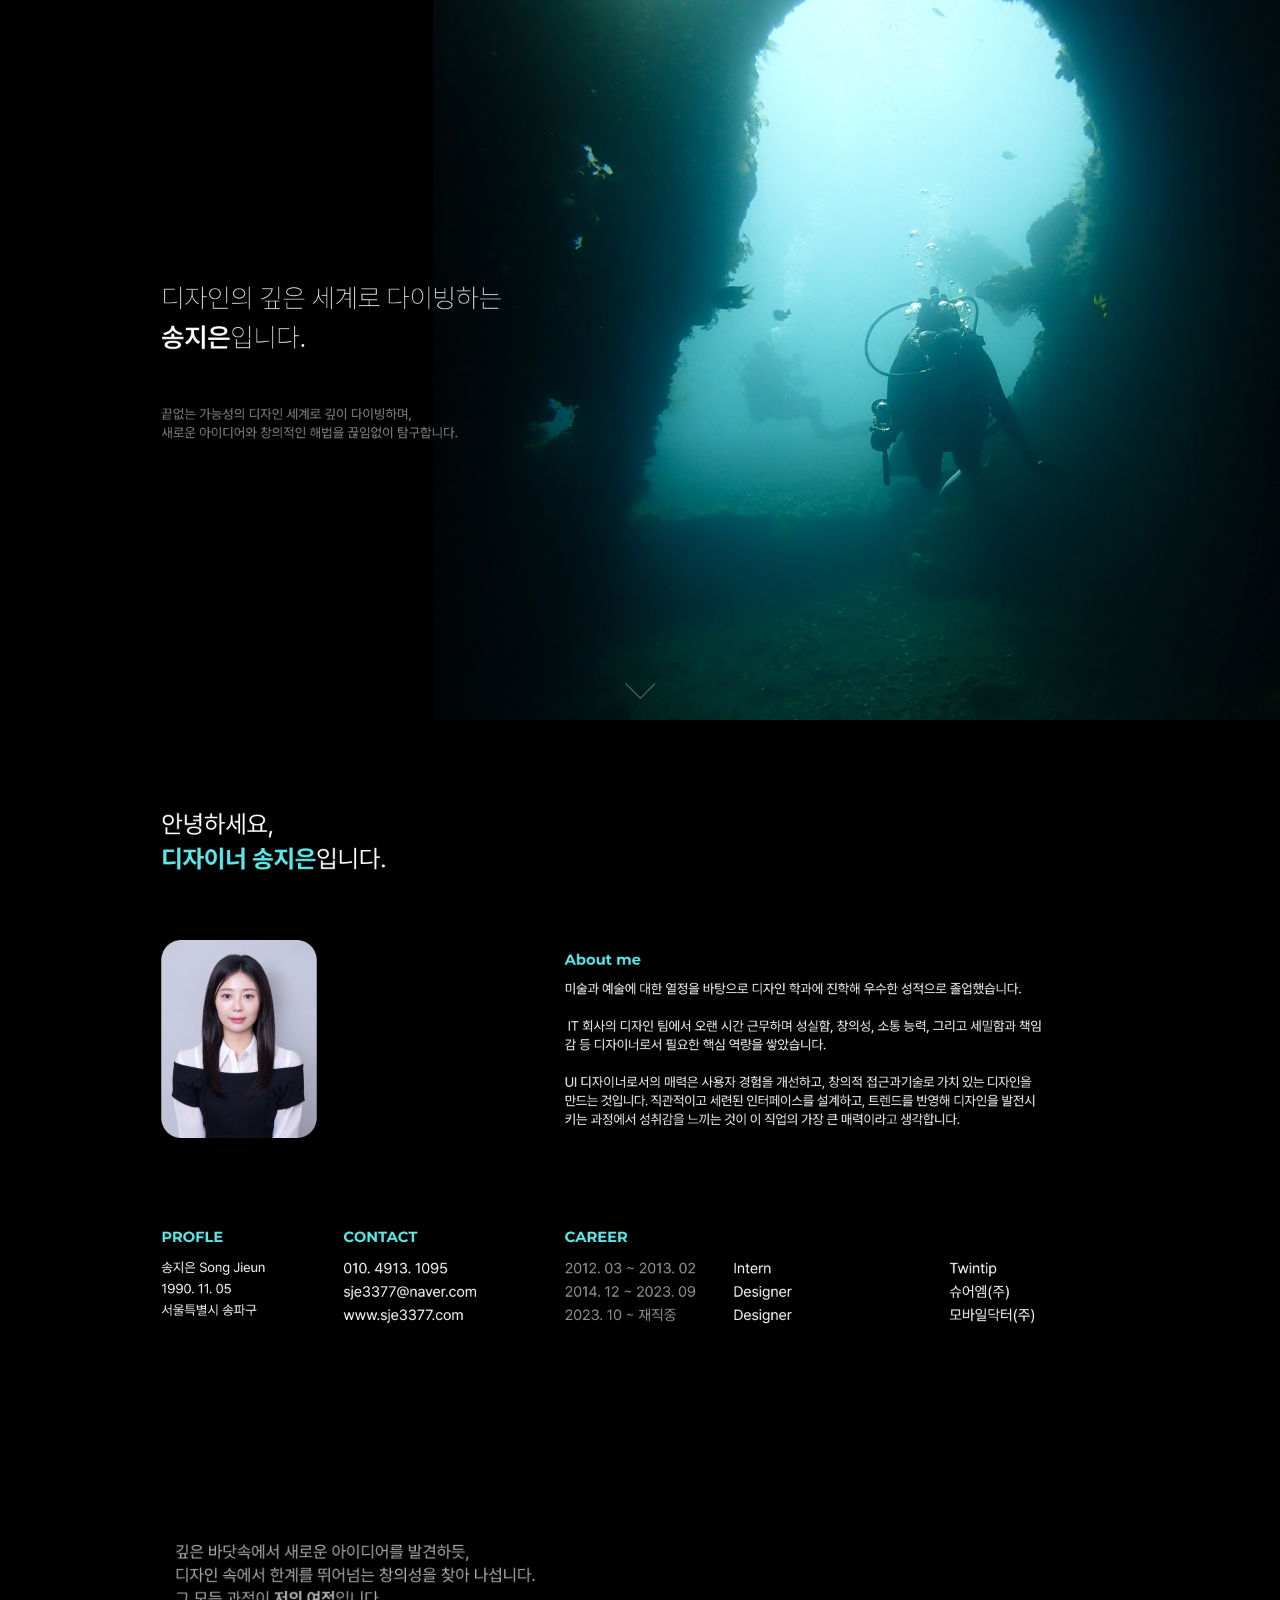
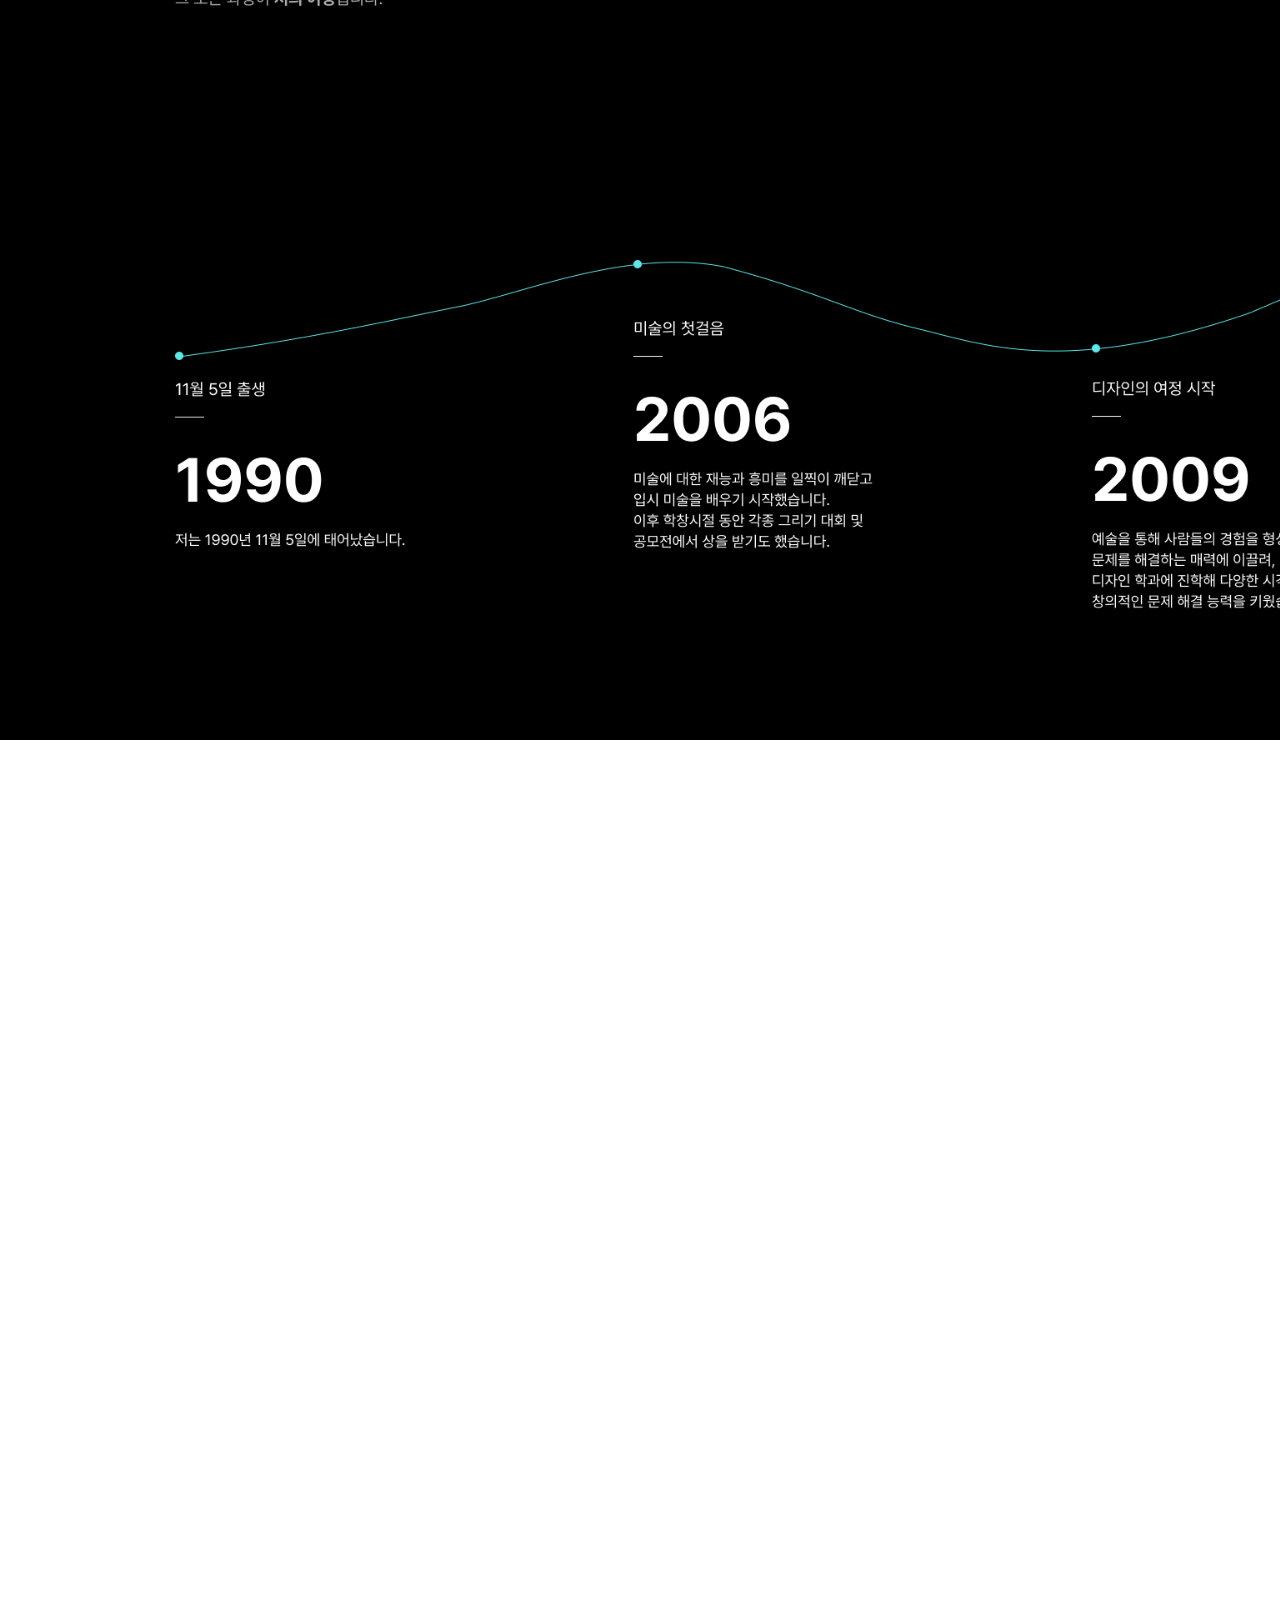
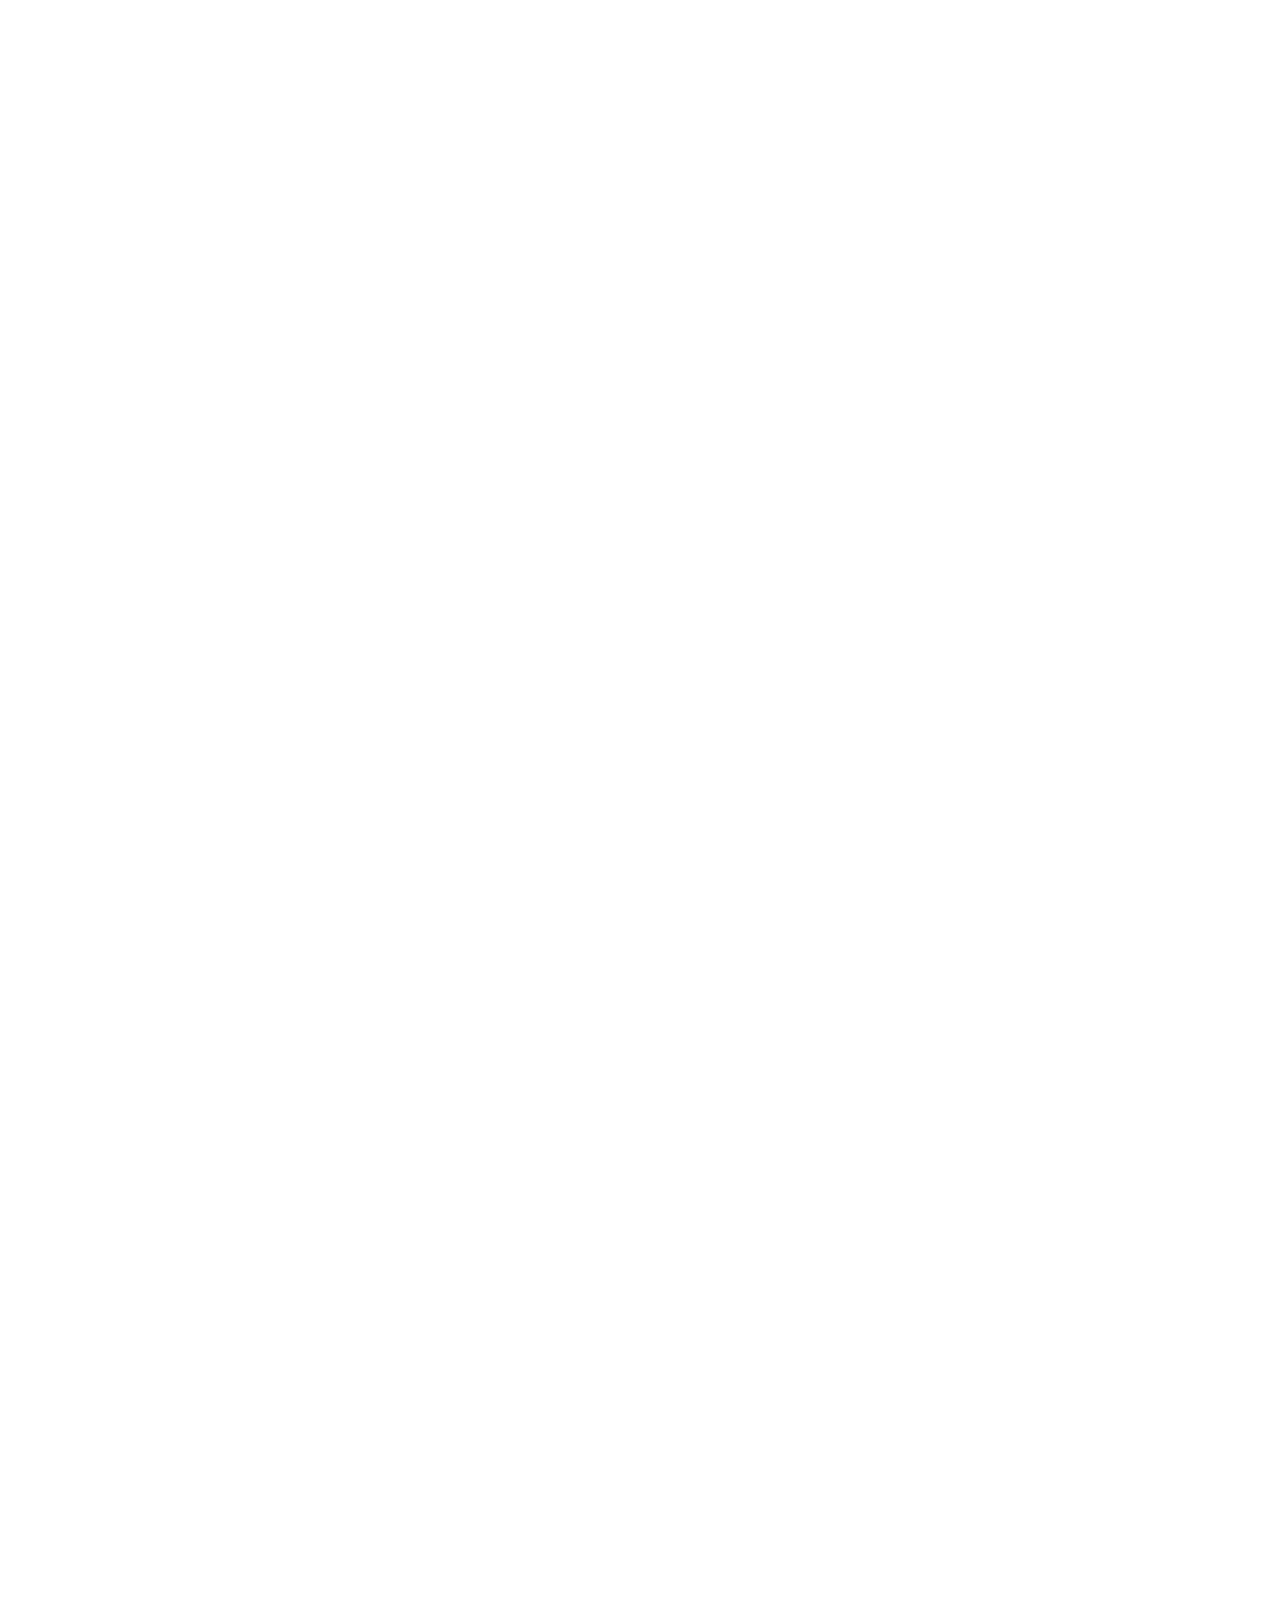
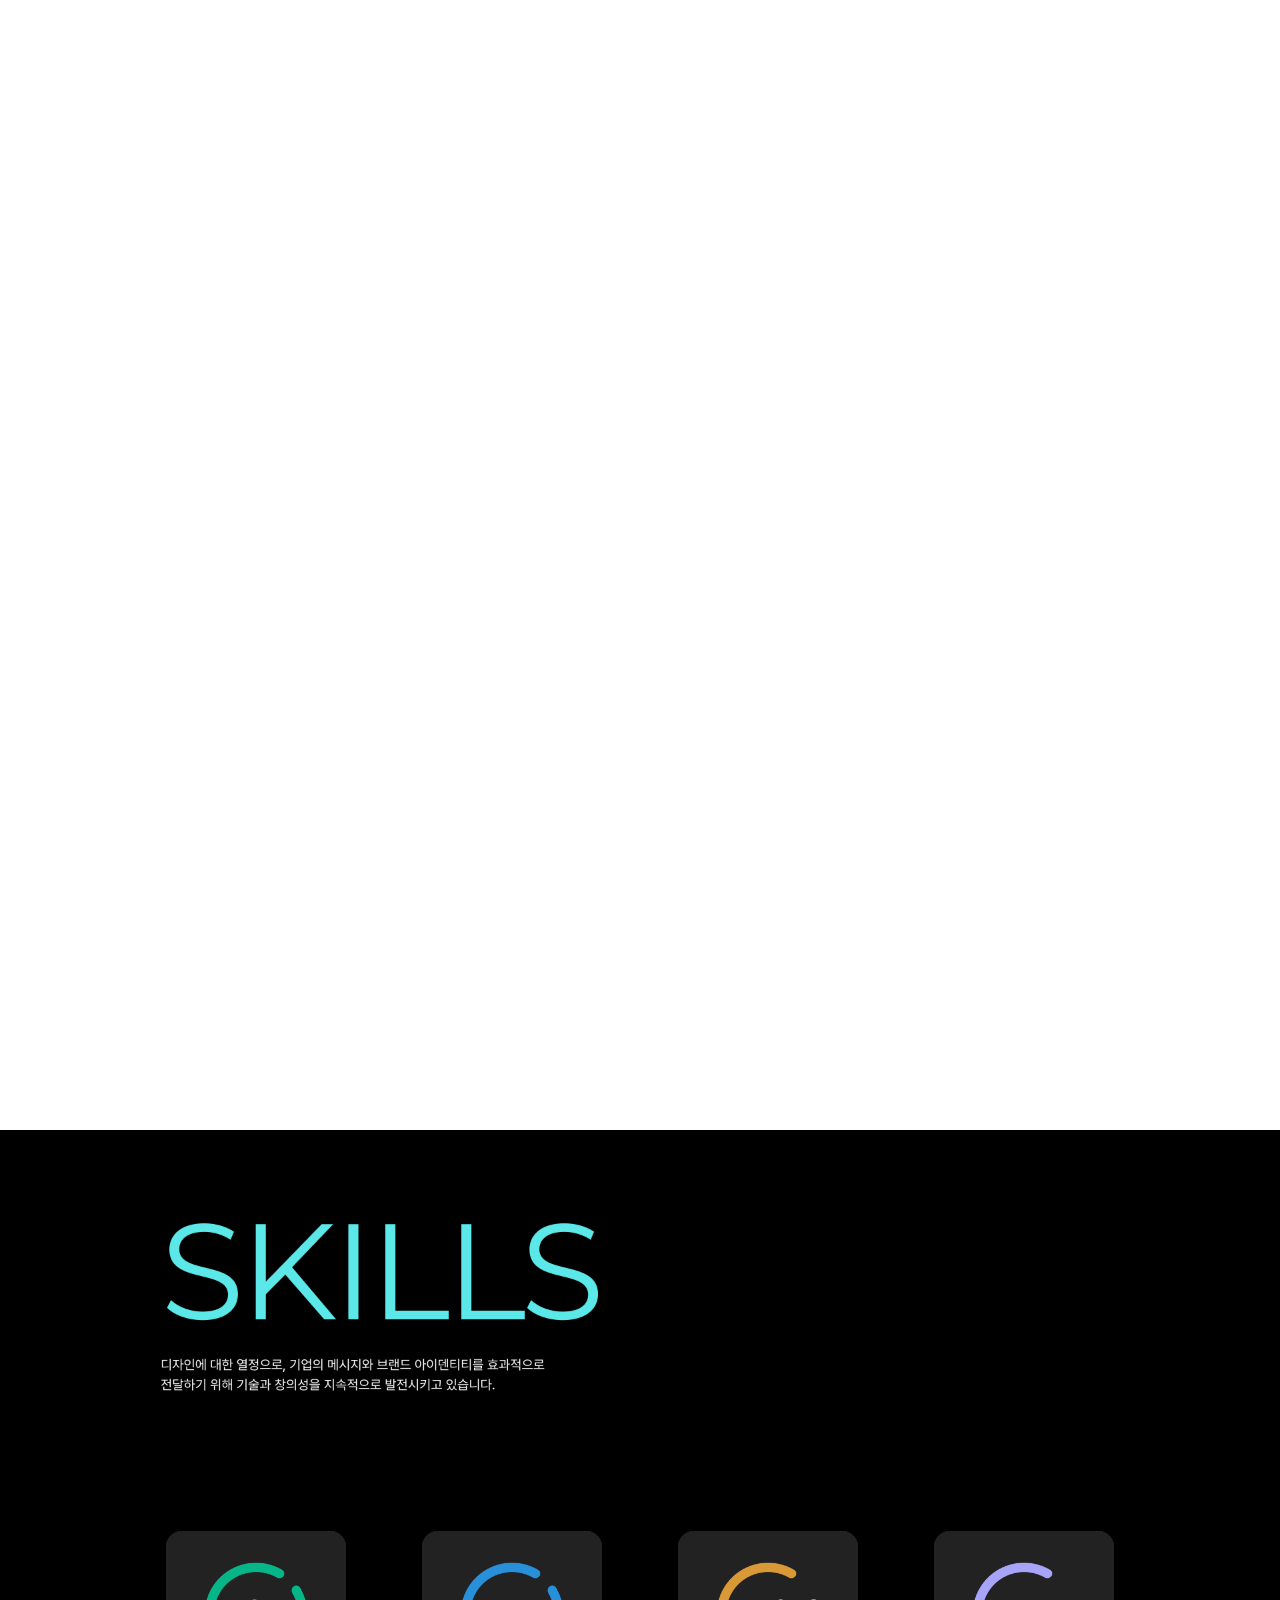
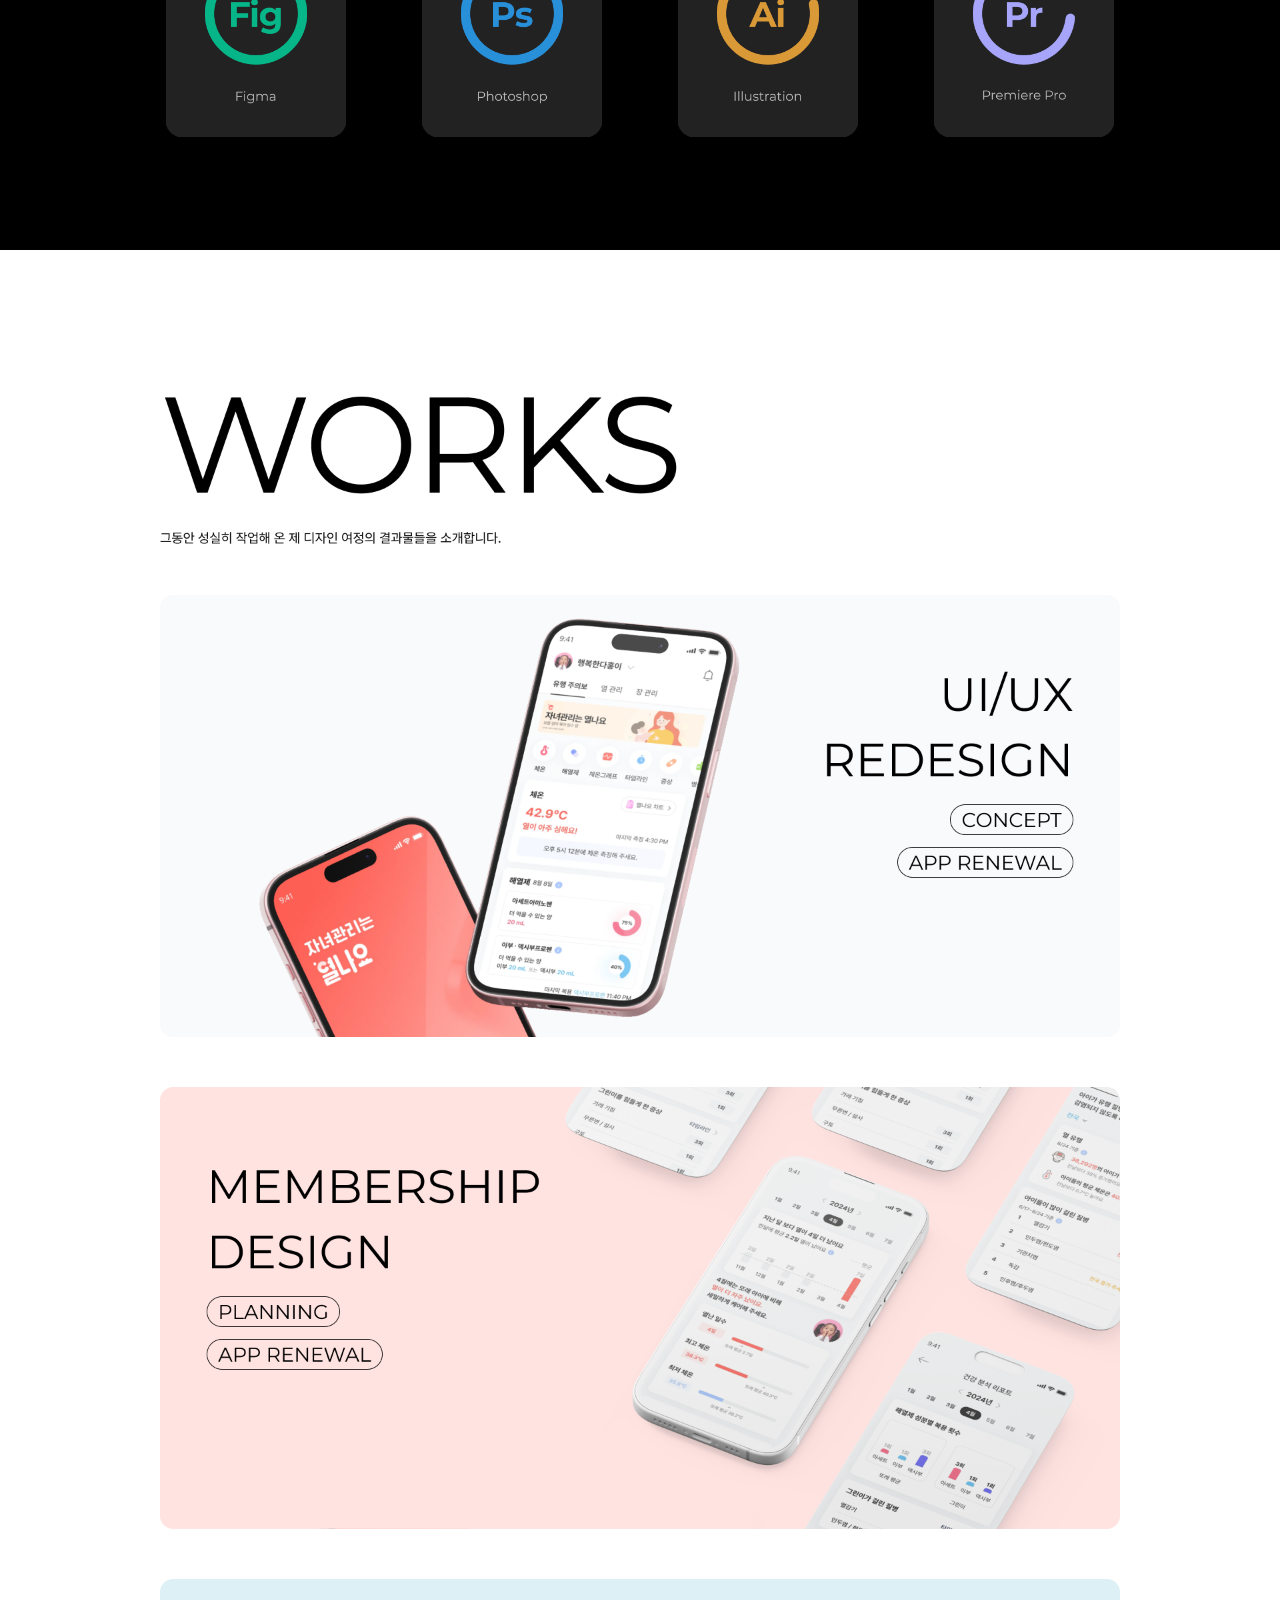
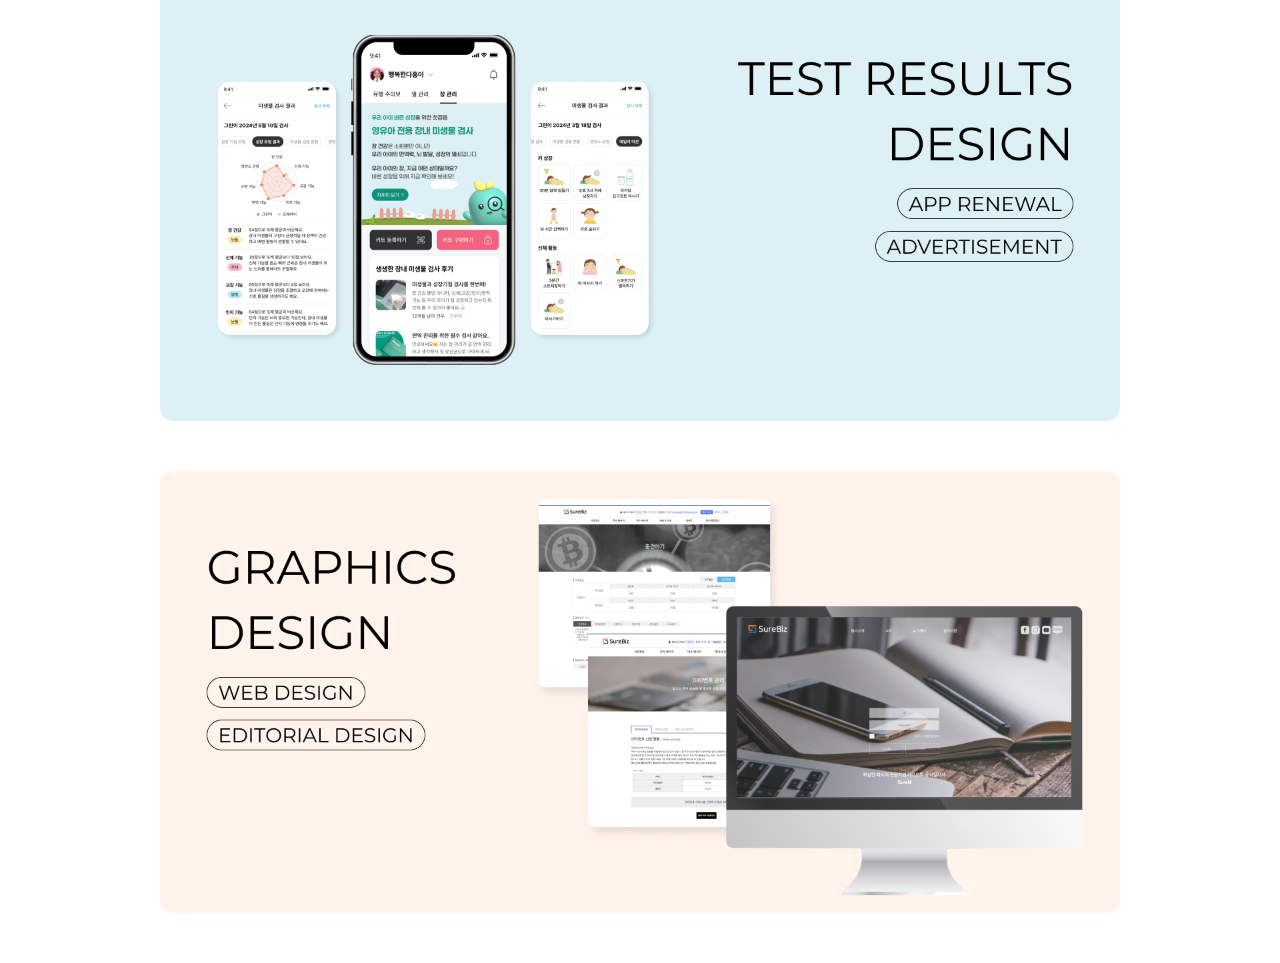
==== commit 16d89ff9: "fix: 메인 이미지 변경" ====
--- a/index.html
+++ b/index.html
@@ -12,12 +12,12 @@
         <div id="contents" class="about-page">
             <section class="about-section section-vision-main">
                 <div class="img-area">
-                    <img class="img-src" src="./assets/images/about/new/main.jpg" alt="">
+                    <img class="img-src" src="./assets/images/about/main.jpg" alt="">
                 </div>
             </section>
             <section class="about-section intro-section">
                 <div class="img-area">
-                    <img class="img-src" src="./assets/images/about/new/About_me_1_1.png" alt="">
+                    <img class="img-src" src="./assets/images/about/About_me_1_1.png" alt="">
                 </div>
             </section>
             <section class="about-section section-story">
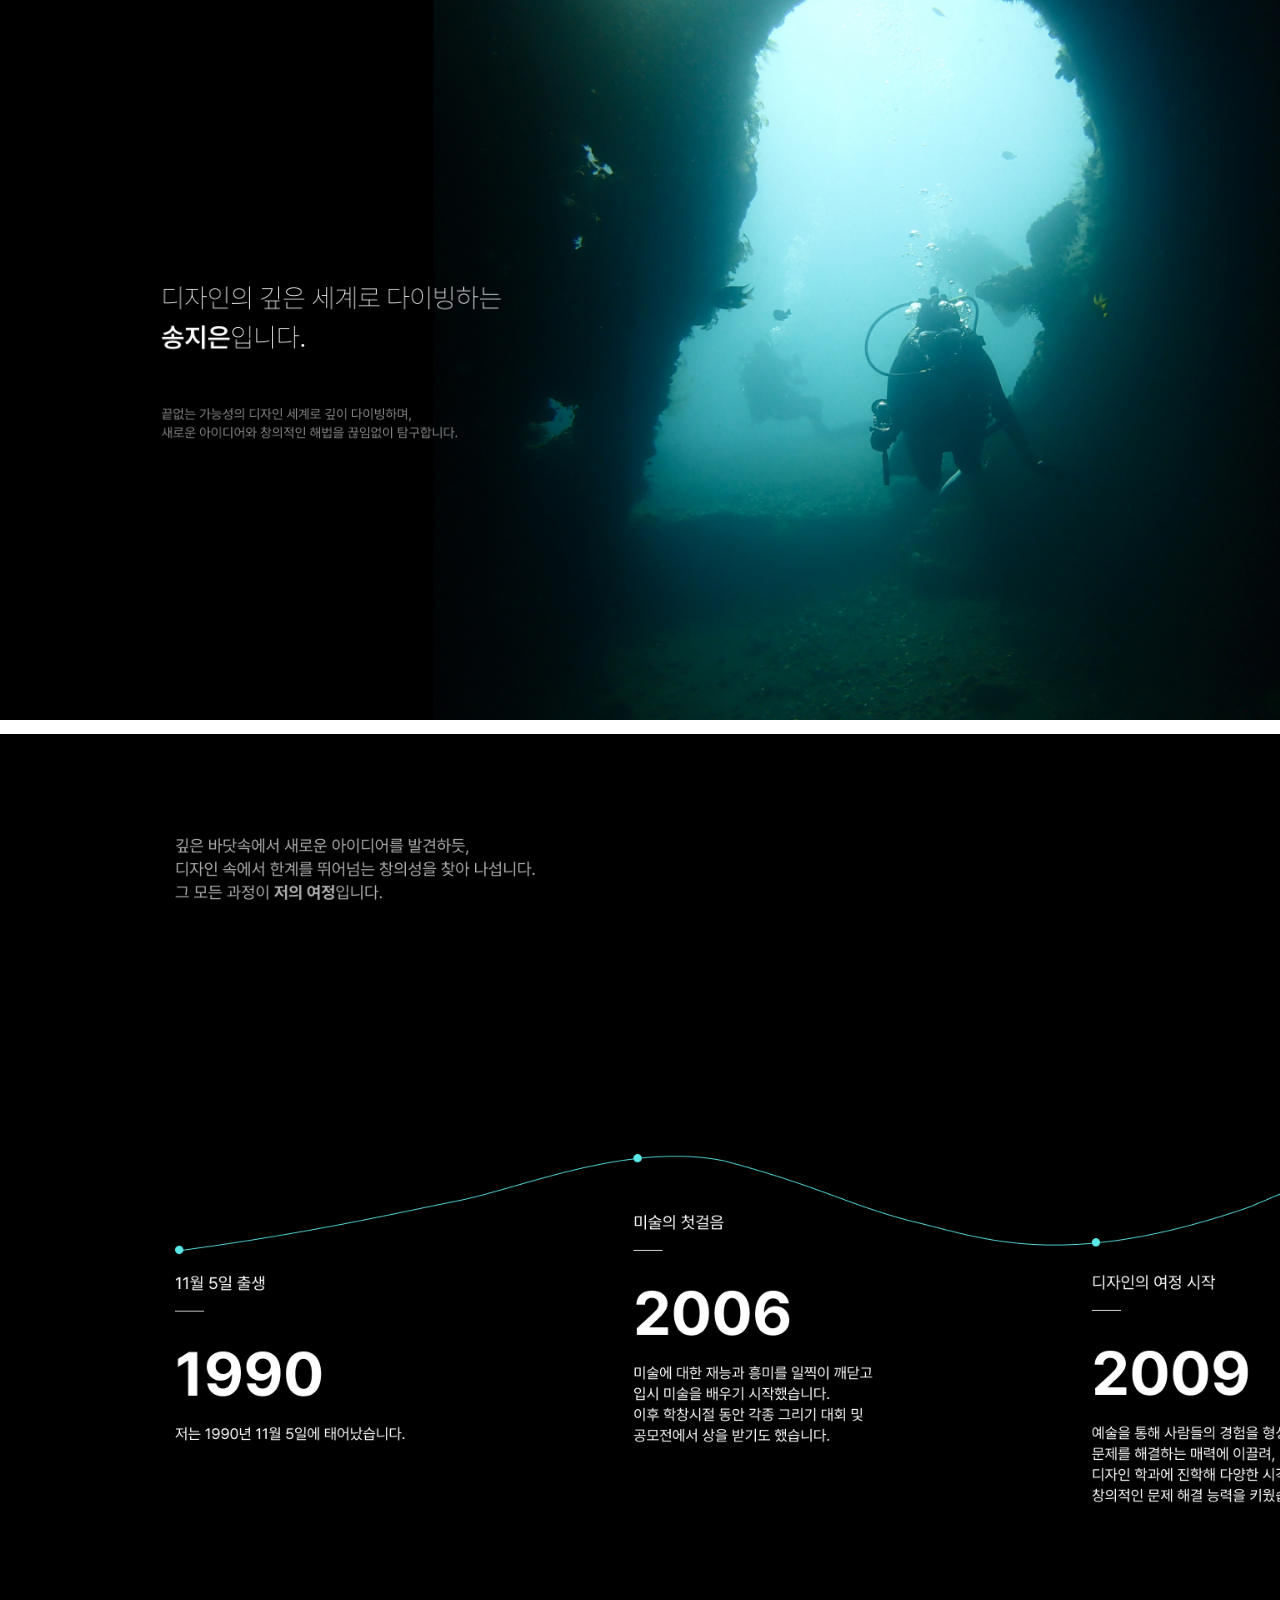
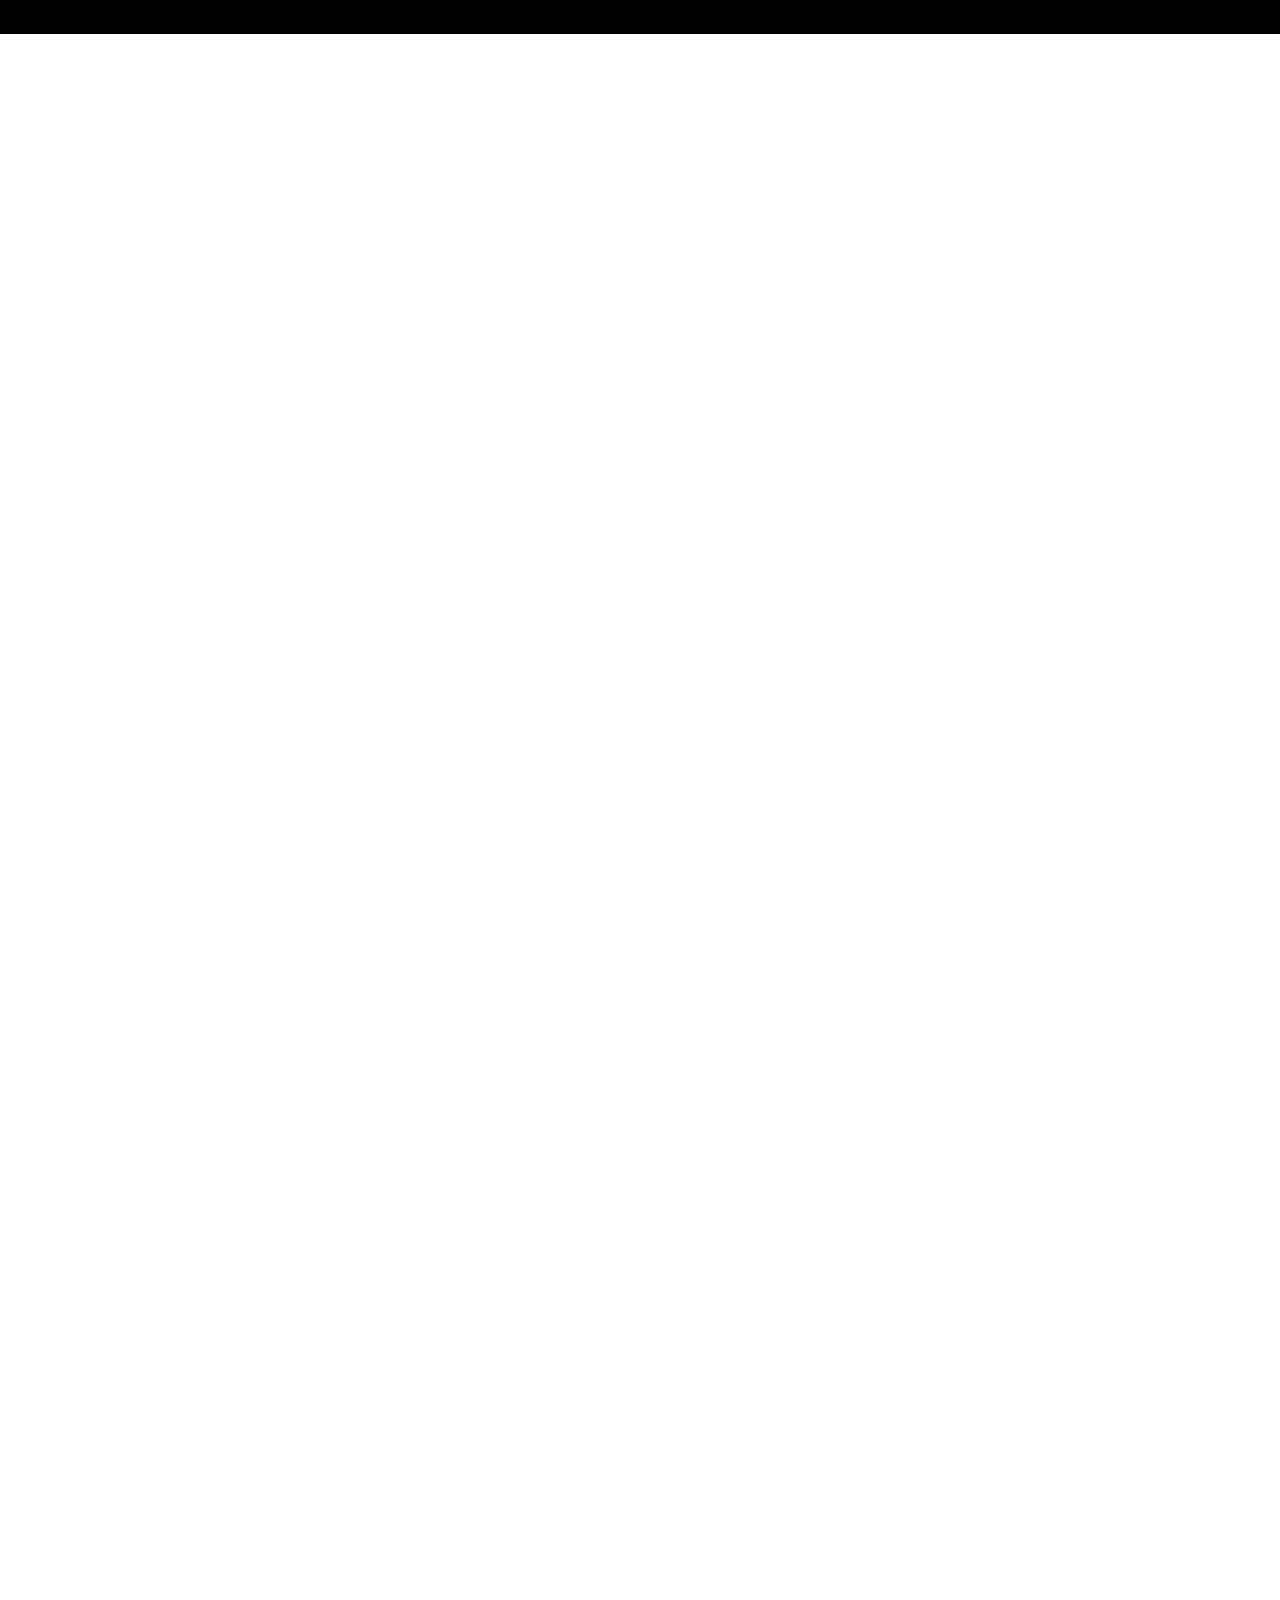
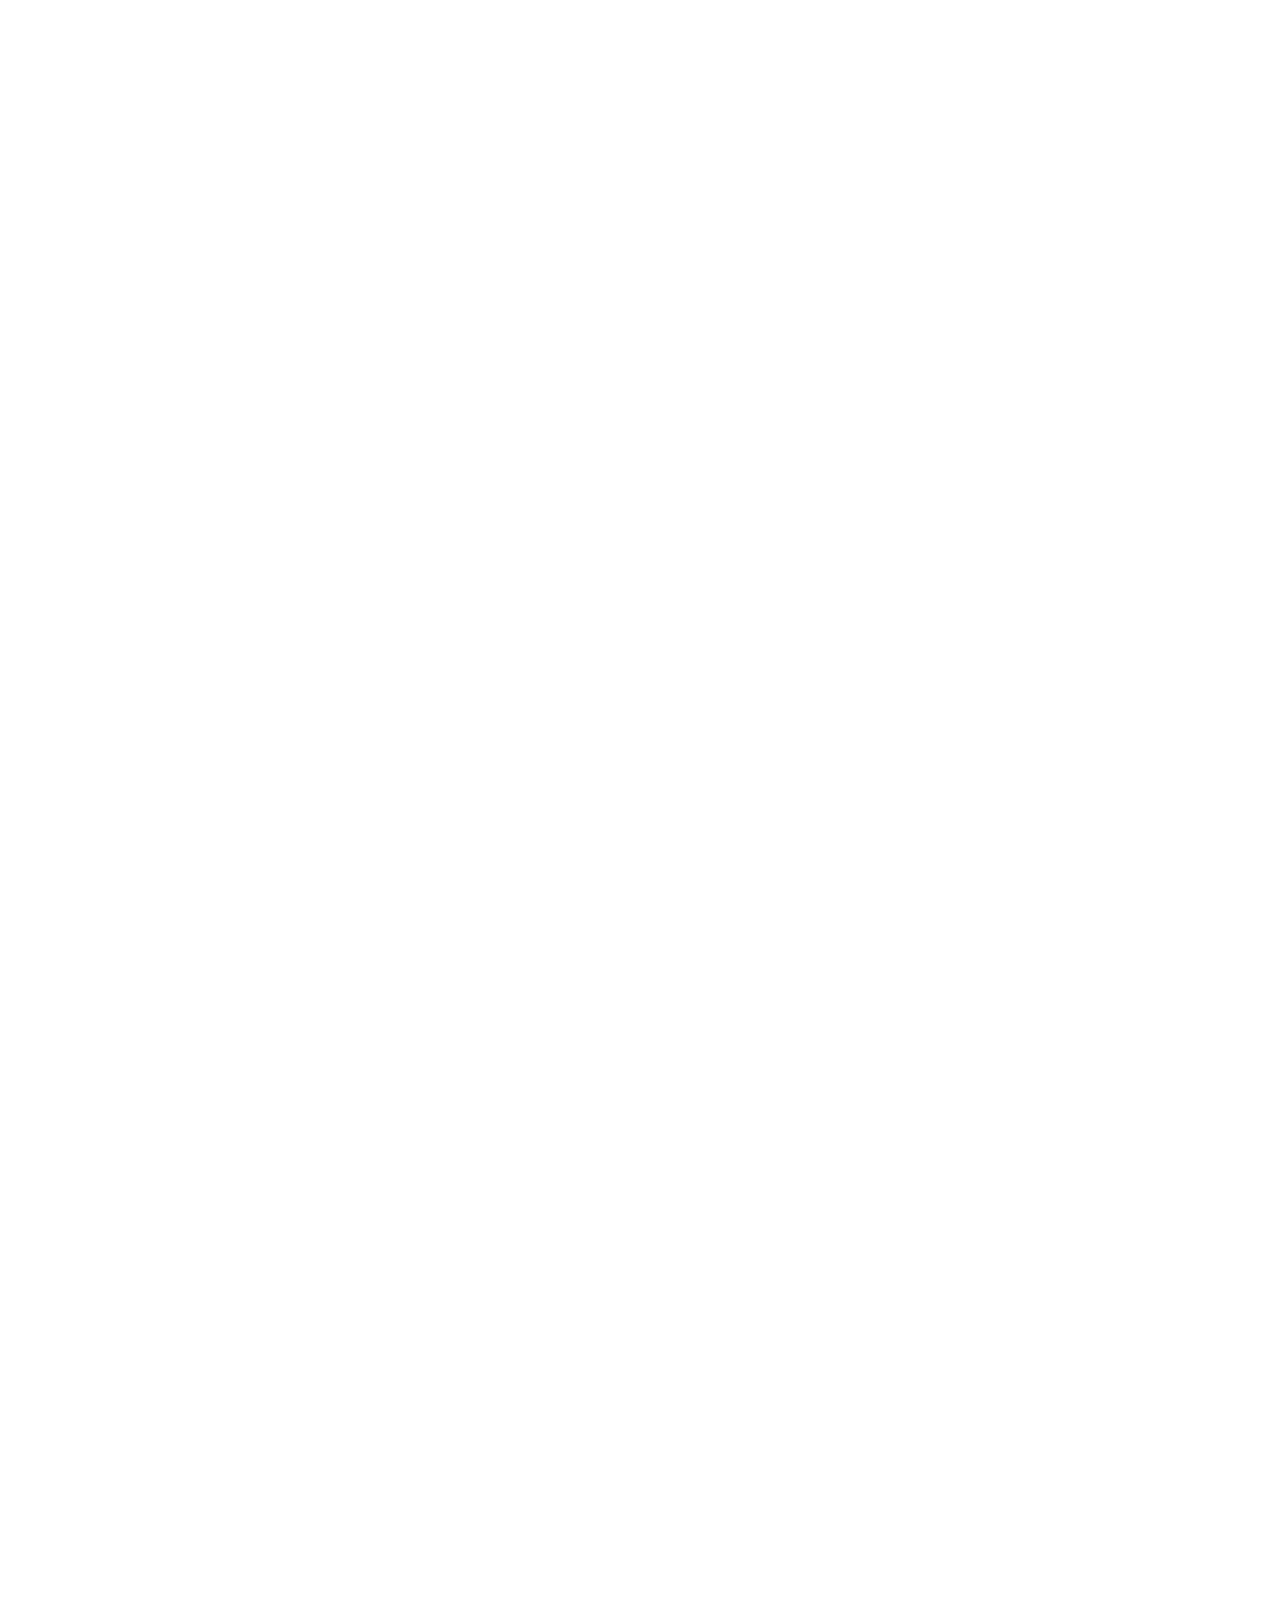
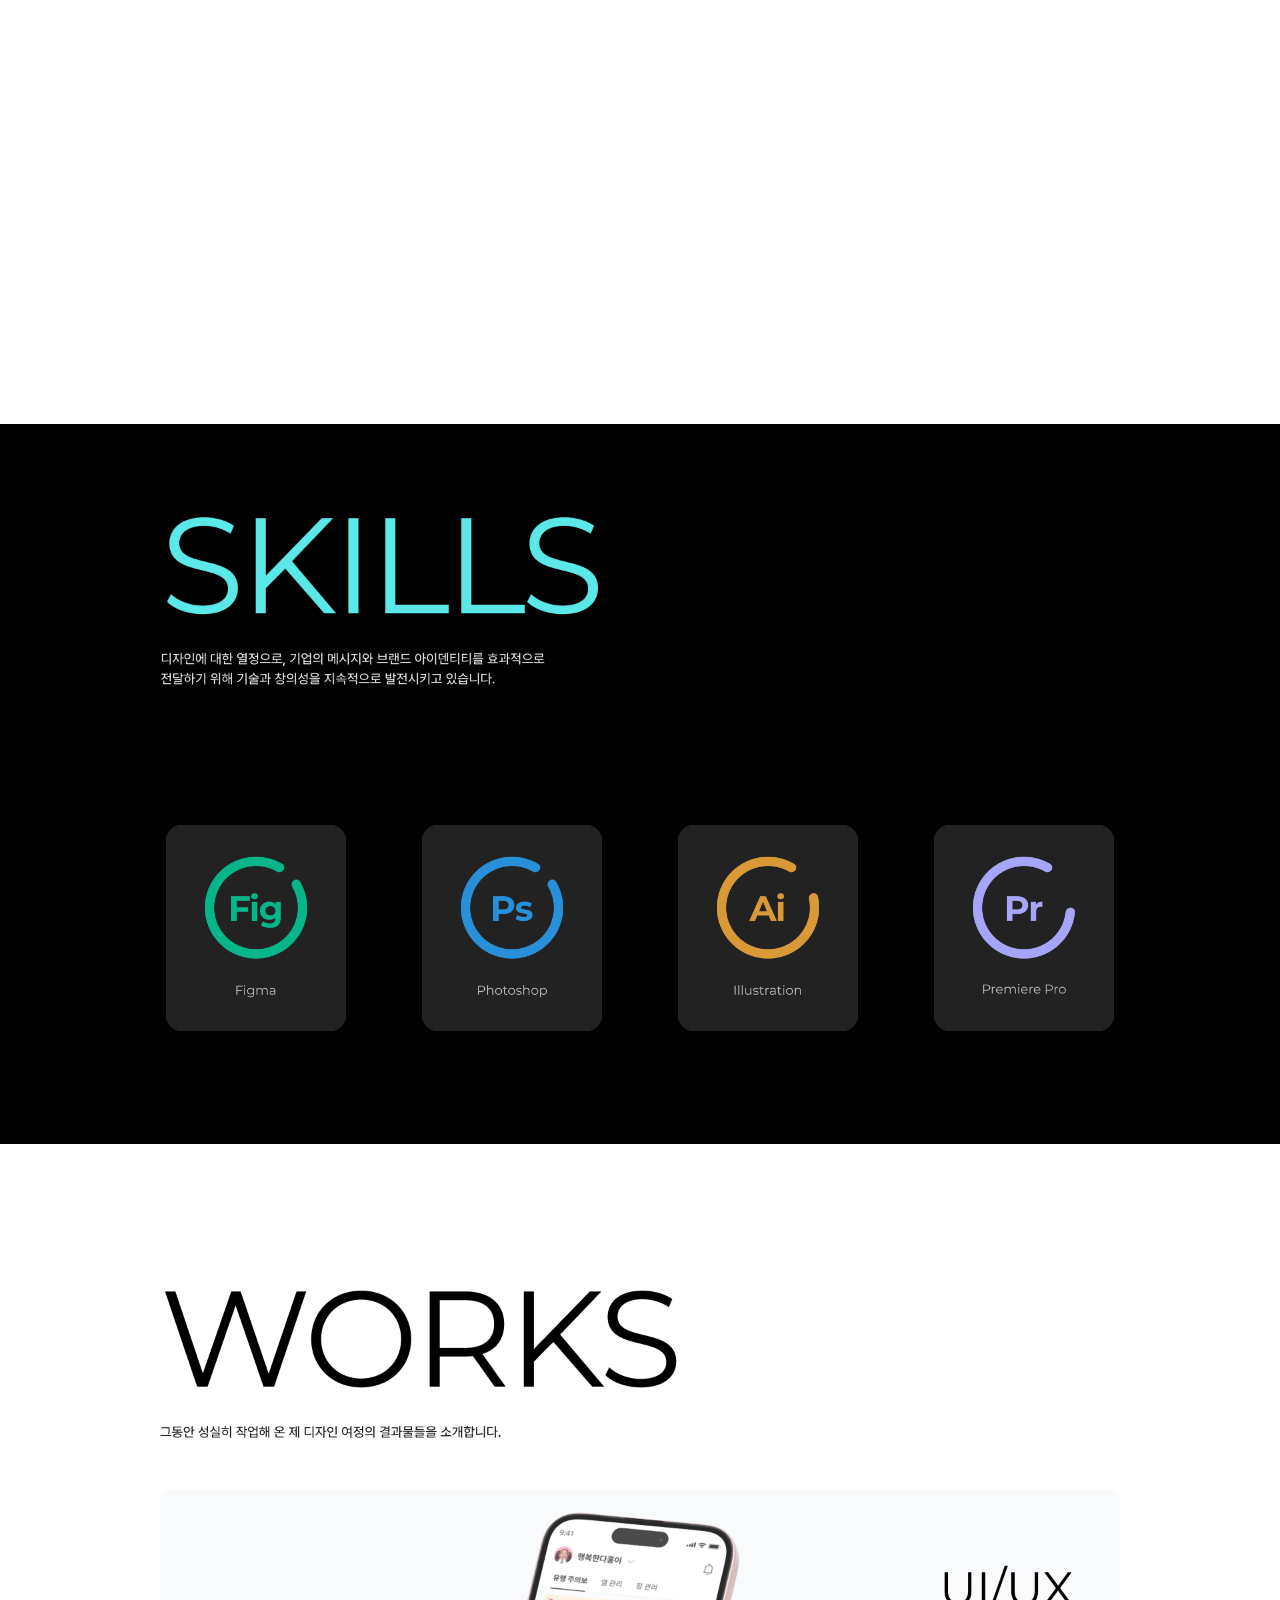
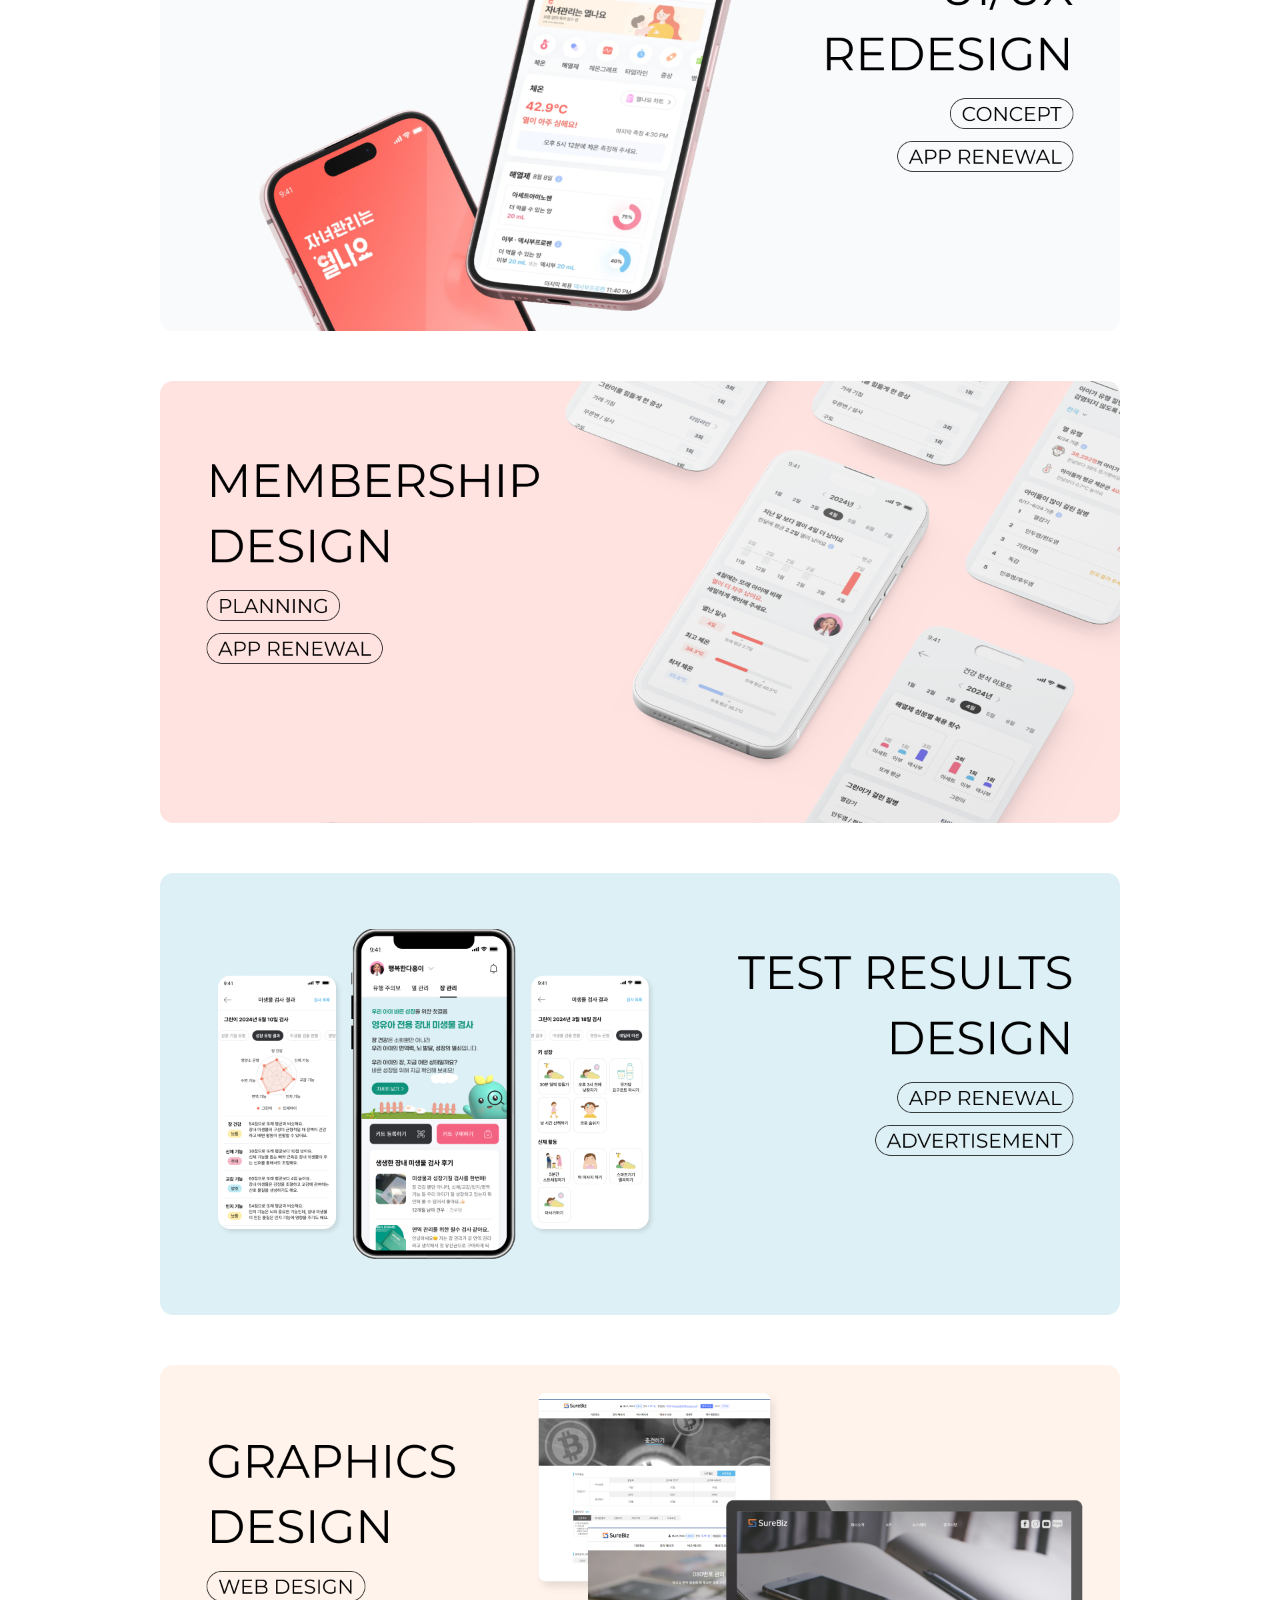
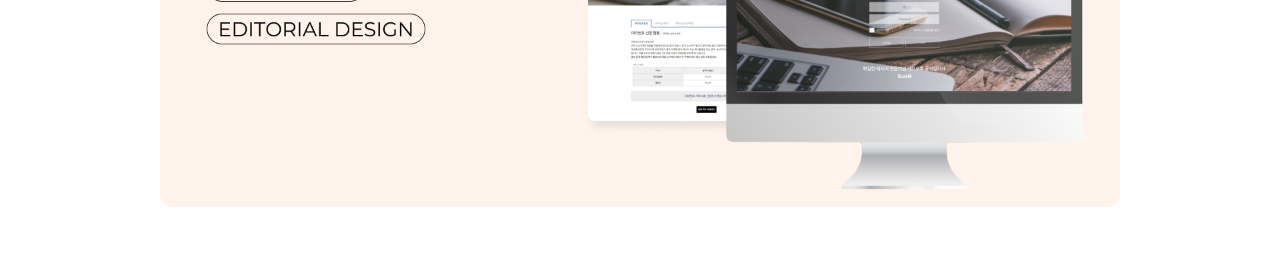
==== commit b06cf270: "fix:메인 이미지 2장 변경" ====
--- a/index.html
+++ b/index.html
@@ -12,12 +12,12 @@
         <div id="contents" class="about-page">
             <section class="about-section section-vision-main">
                 <div class="img-area">
-                    <img class="img-src" src="./assets/images/about/main.jpg" alt="">
+                    <img class="img-src" src="./assets/images/about/new/main.jpg" alt="">
                 </div>
             </section>
             <section class="about-section intro-section">
                 <div class="img-area">
-                    <img class="img-src" src="./assets/images/about/About_me_1_1.png" alt="">
+                    <img class="img-src" src="./assets/images/about/new/About_me_1_1.png" alt="">
                 </div>
             </section>
             <section class="about-section section-story">
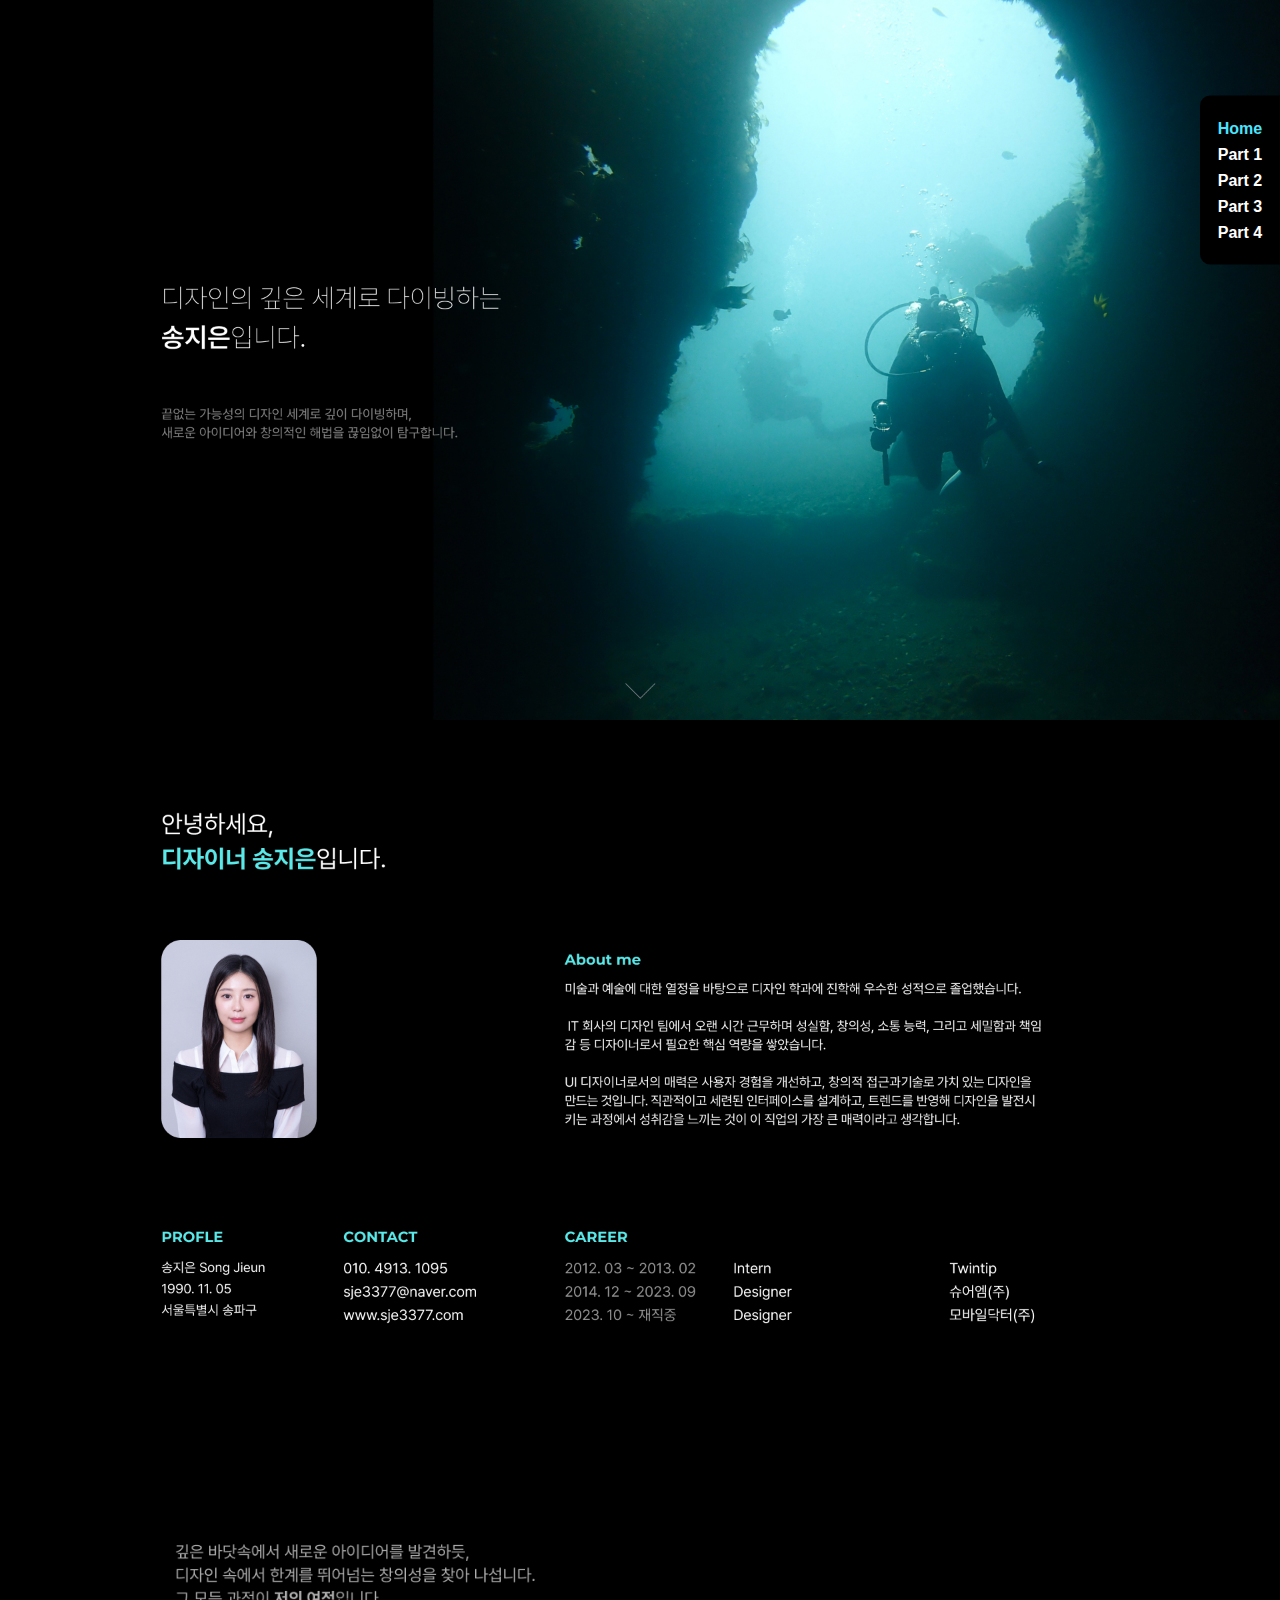
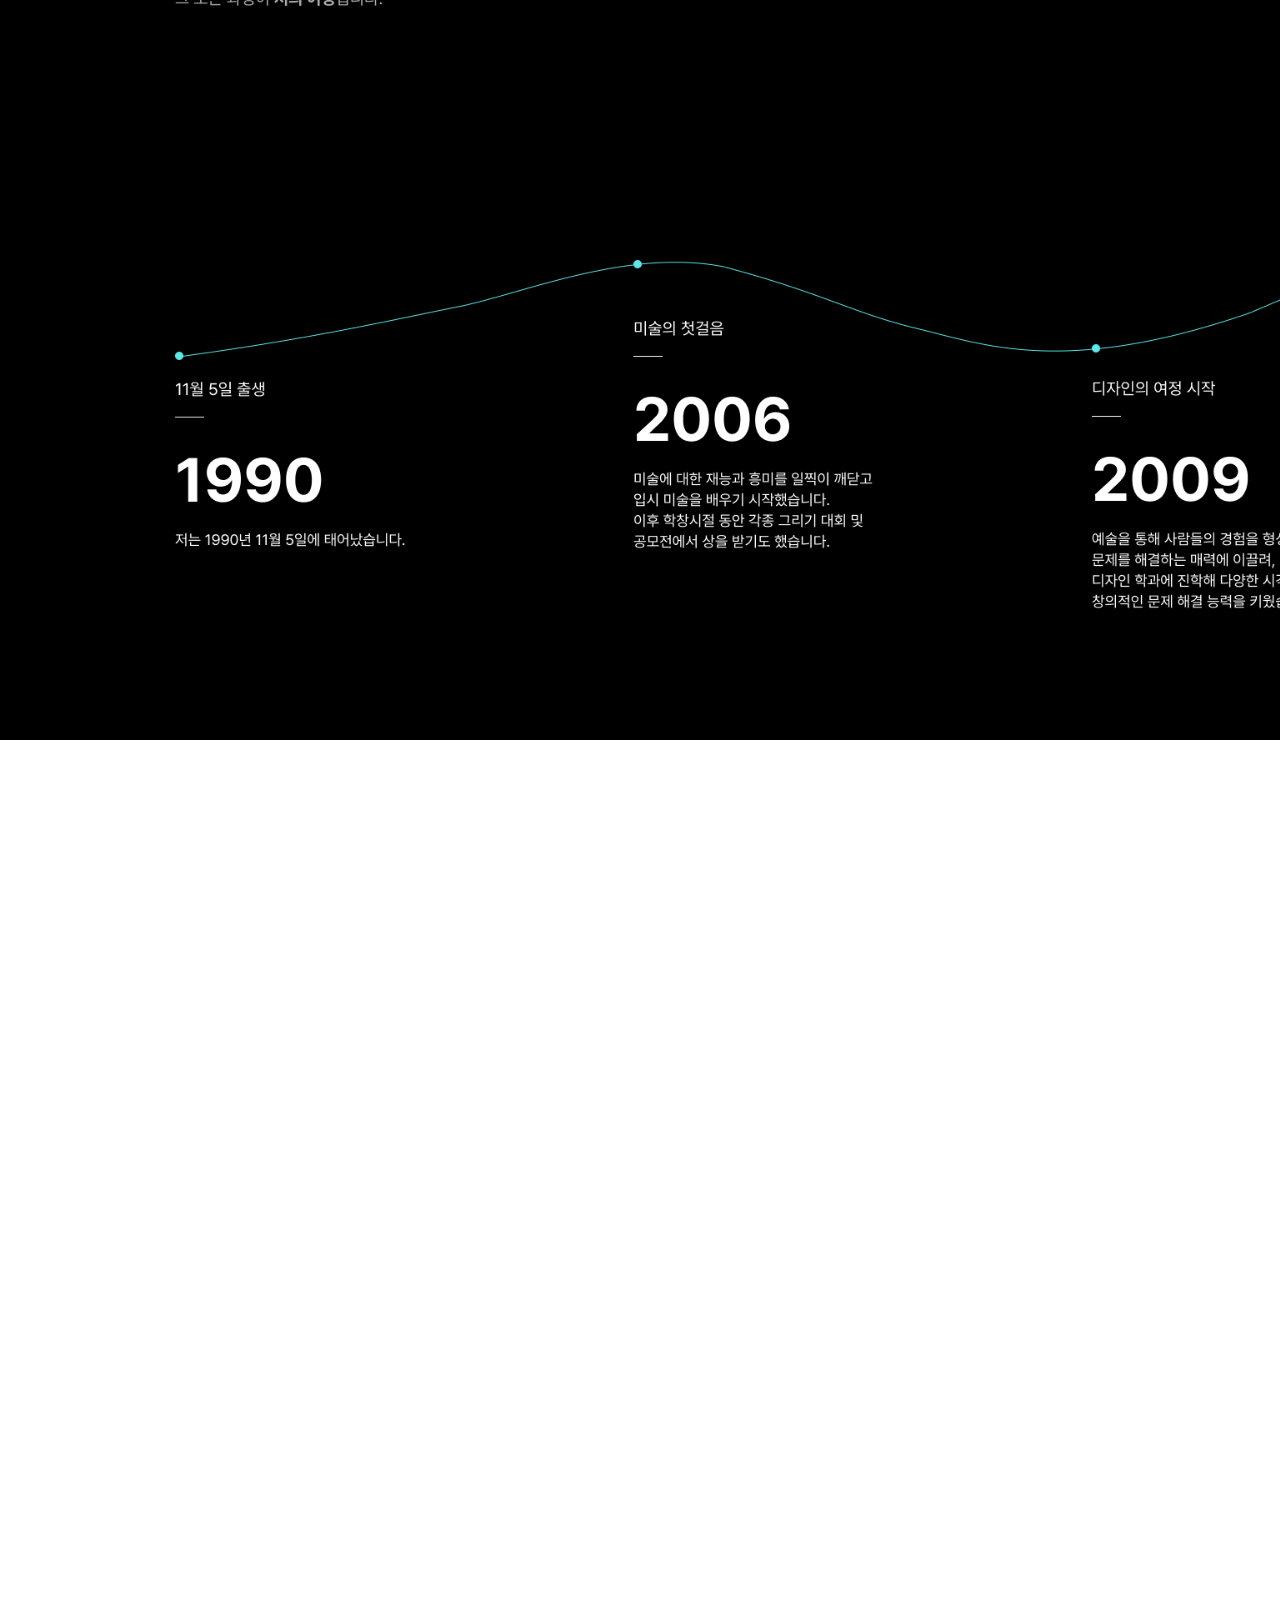
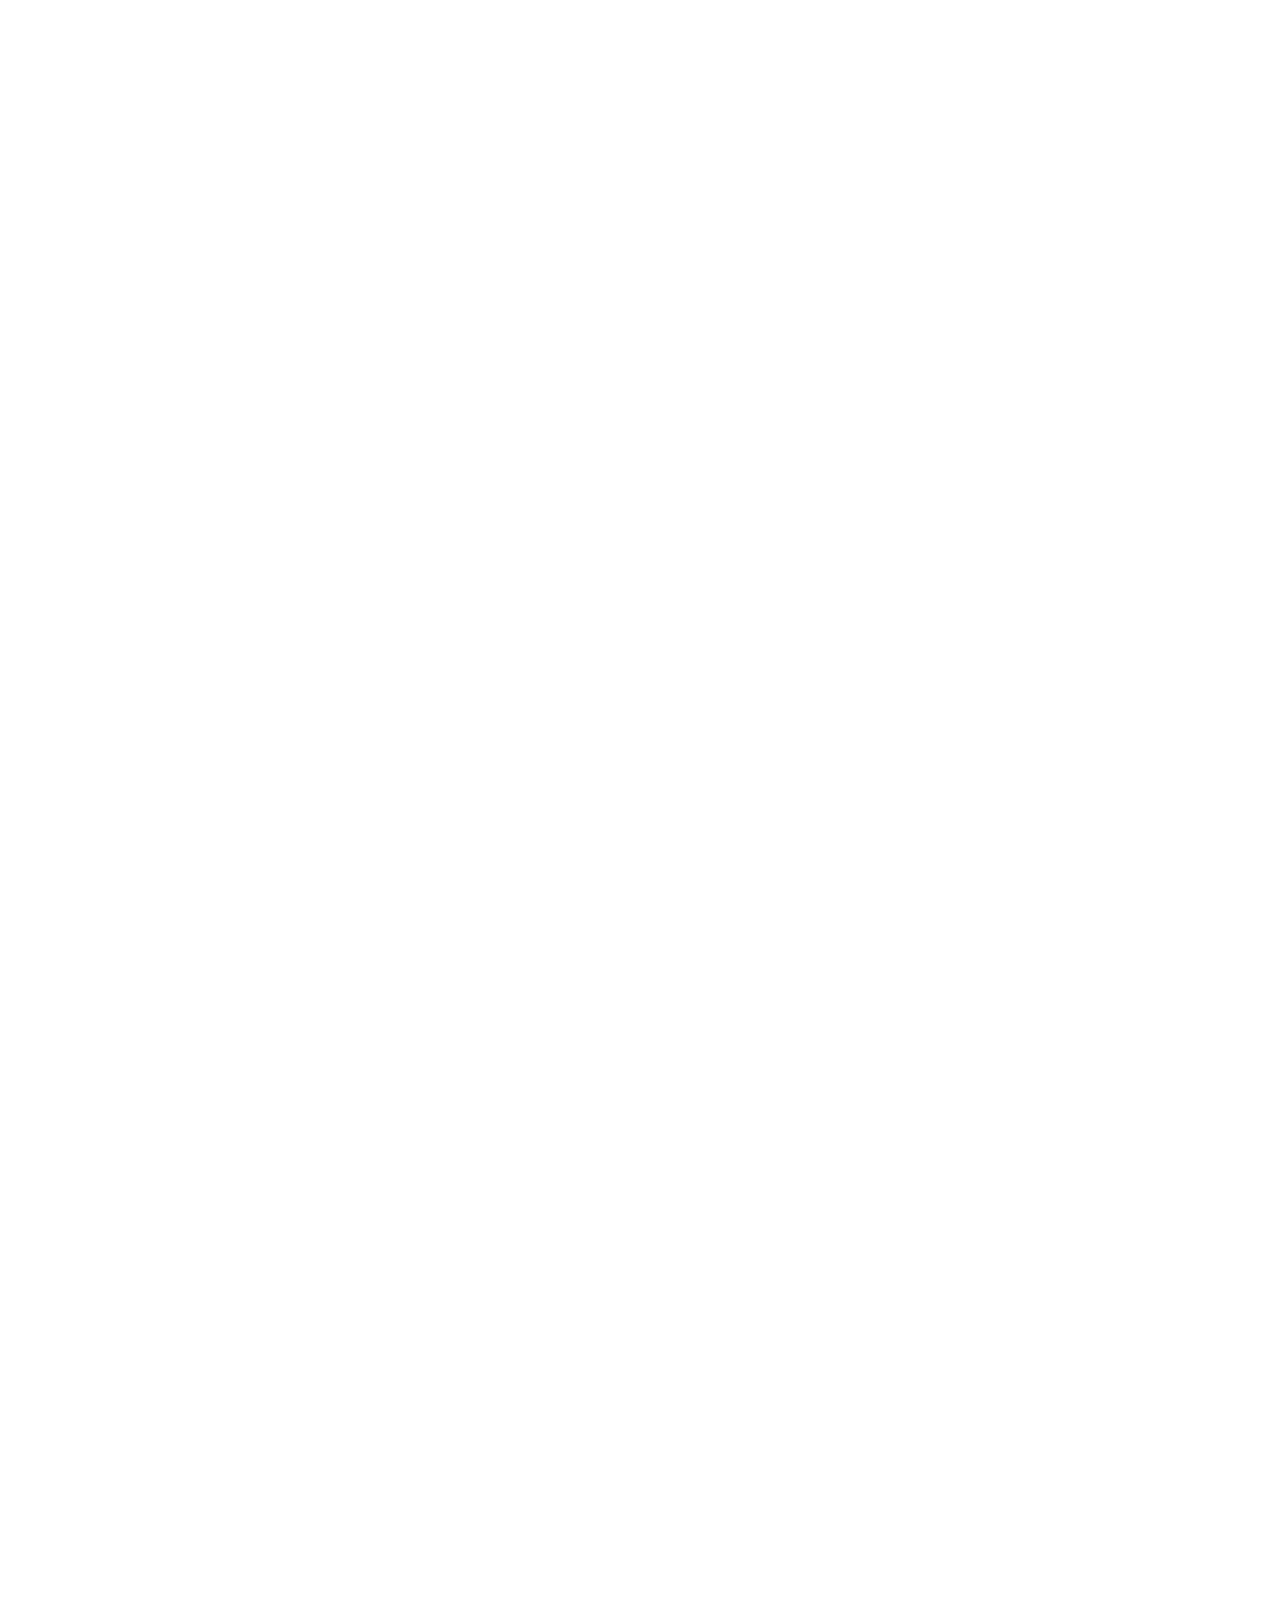
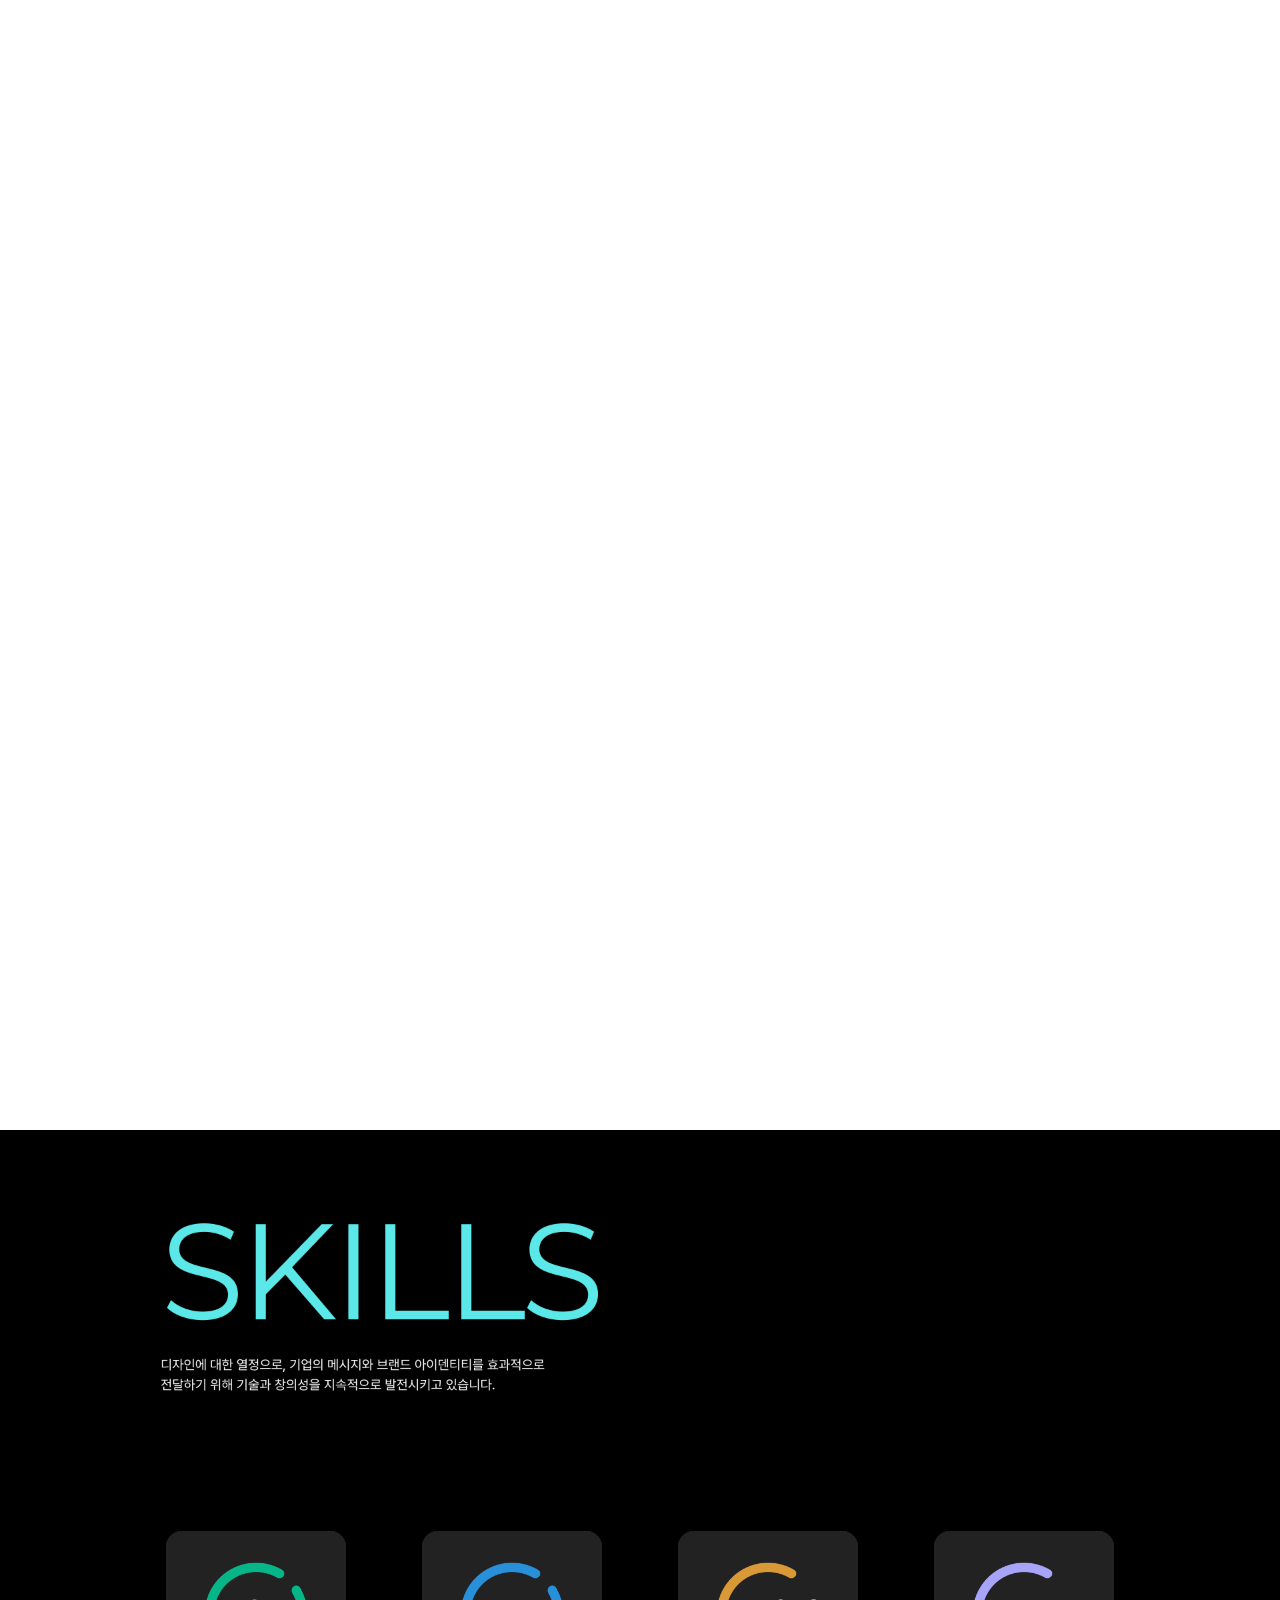
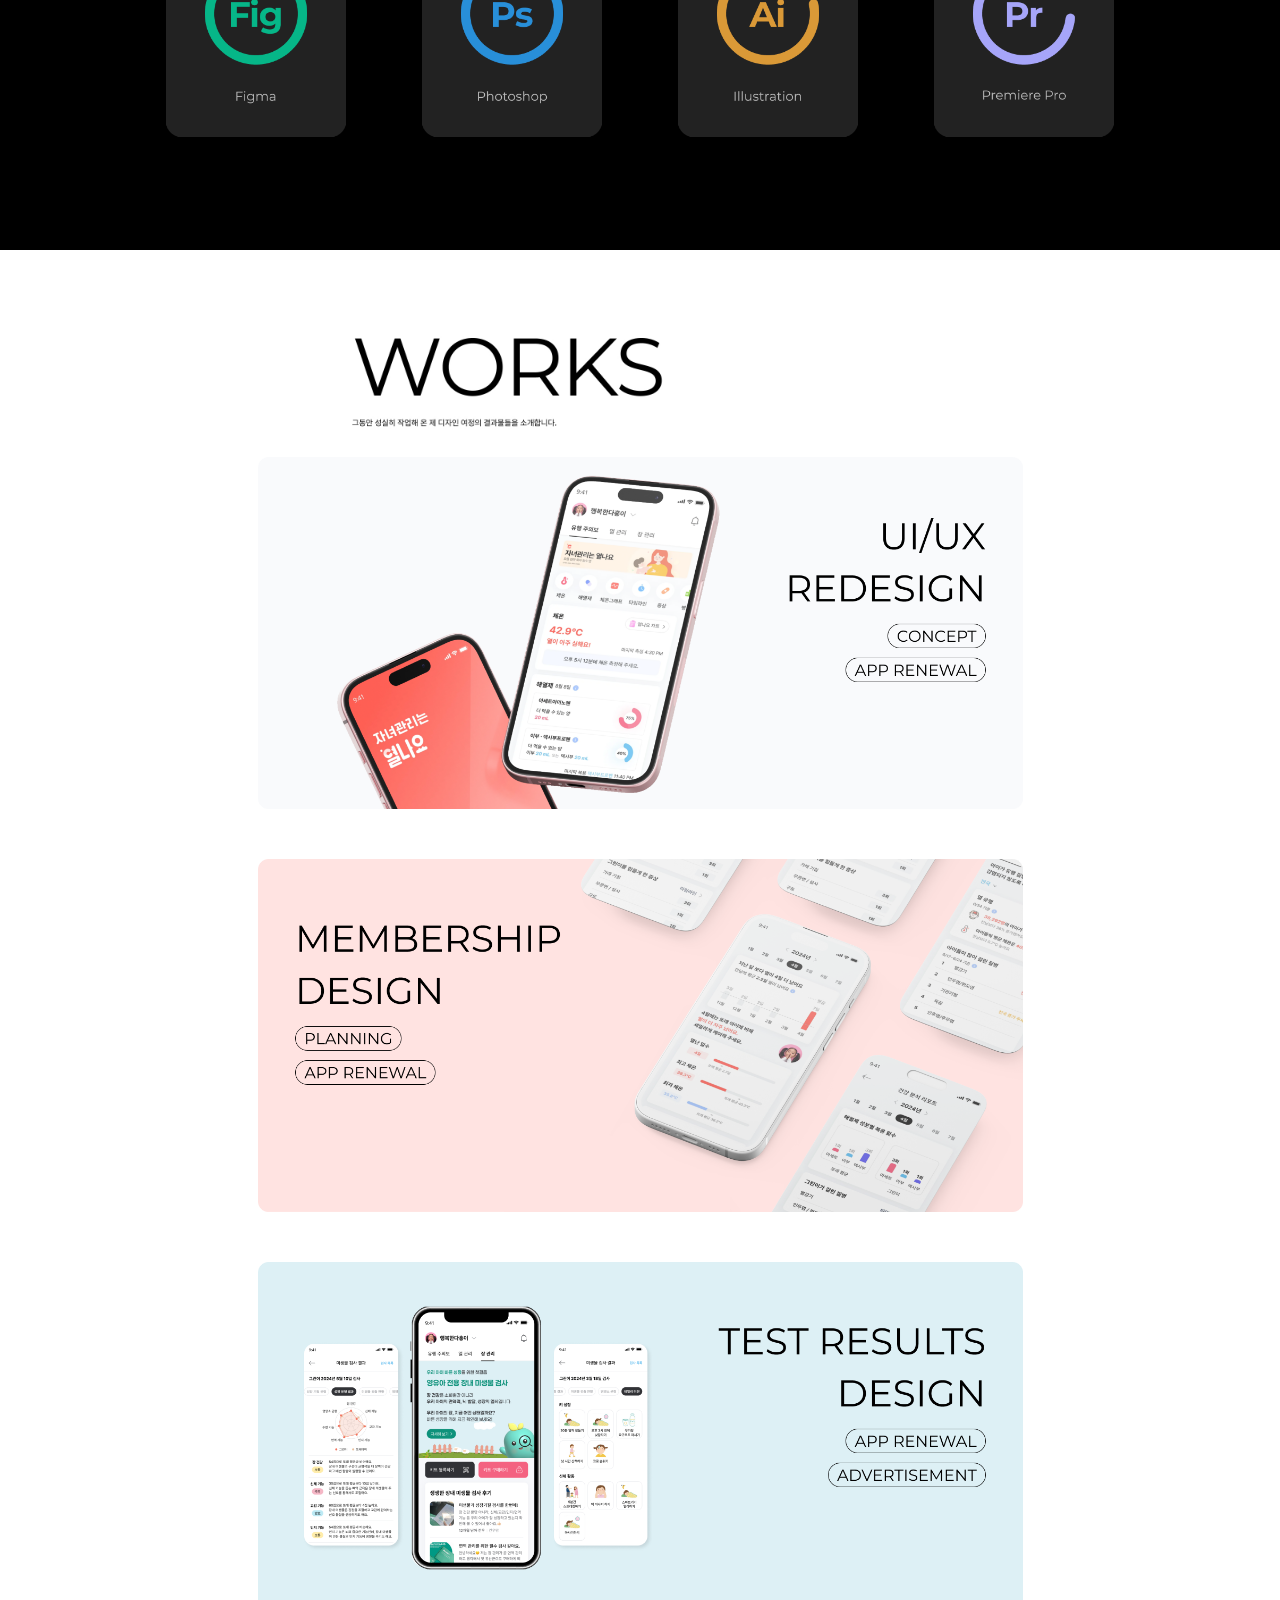
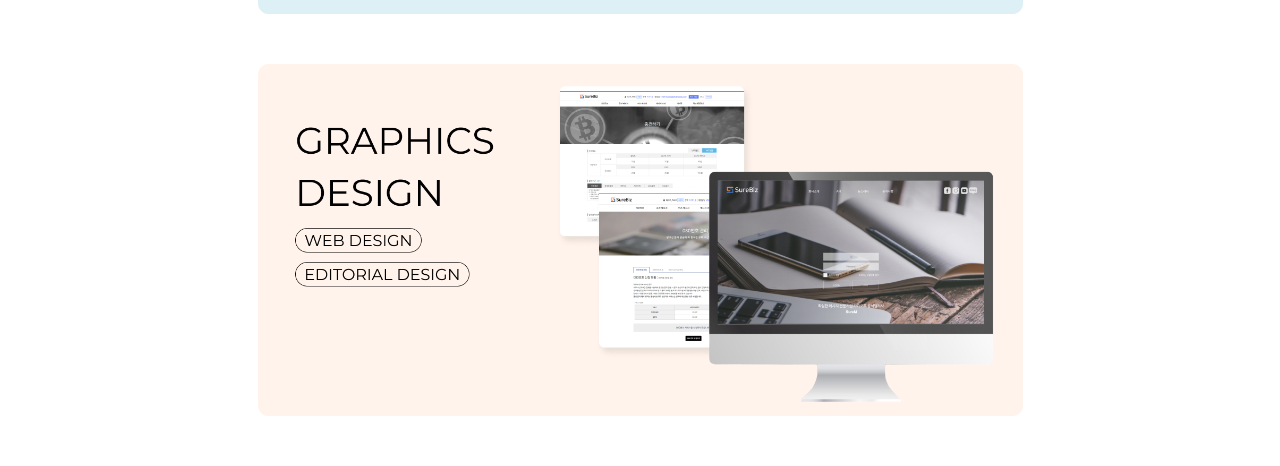
==== commit c80cf1e0: "." ====
--- a/index.html
+++ b/index.html
@@ -5,6 +5,7 @@
     <meta name="google" content="notranslate">
     <meta name="viewport" content="width=device-width, initial-scale=1.0">
     <title>포폴</title>
+    <link rel="stylesheet" type="text/css" href="./css/styles.css" />
     <link rel="stylesheet" type="text/css" href="./assets/css/about.css" />
 </head>
 <body>
@@ -12,12 +13,12 @@
         <div id="contents" class="about-page">
             <section class="about-section section-vision-main">
                 <div class="img-area">
-                    <img class="img-src" src="./assets/images/about/new/main.jpg" alt="">
+                    <img class="img-src" src="./assets/images/about/main.jpg" alt="">
                 </div>
             </section>
             <section class="about-section intro-section">
                 <div class="img-area">
-                    <img class="img-src" src="./assets/images/about/new/About_me_1_1.png" alt="">
+                    <img class="img-src" src="./assets/images/about/About_me_1_1.png" alt="">
                 </div>
             </section>
             <section class="about-section section-story">
@@ -76,36 +77,44 @@
             </section>
             <section class="about-section skill-section">
                 <div class="img-area" style="display: flex;align-items: center;justify-content: center;">
-                    <img class="img-src" style="width: 100%;" src="./assets/images/about/works.jpg" alt="">
+                    <img class="img-src" style="width: 60%;" src="./assets/images/about/works.jpg" alt="">
                     <!-- 이미지 링크 컨테이너 -->
                     <div class="image-container">
                         <!-- 첫 번째 이미지 -->
                         <a href="part1.html" class="image-link" target="_blank">
-                            <img src="./assets/images/about/new/works1_1.png" alt="">
-                            <img class="dimm" src="./assets/images/about/new/dimm1_2.png" alt="">
+                            <img src="./assets/images/about/works01.png" alt="">
+                            <img class="dimm" src="./assets/images/about/dimm01.png" alt="">
                         </a>
 
                         <!-- 두 번째 이미지 -->
                         <a href="part2.html" class="image-link" target="_blank">
-                            <img src="./assets/images/about/new/works2_1.png" alt="">
-                            <img class="dimm" src="./assets/images/about/new/dimm2_2.png" alt="">
+                            <img src="./assets/images/about/works02.png" alt="">
+                            <img class="dimm" src="./assets/images/about/dimm02.png" alt="">
                         </a>
 
                         <!-- 세 번째 이미지 -->
                         <a href="part3.html" class="image-link" target="_blank">
-                            <img src="./assets/images/about/new/works3_1.png" alt="">
-                            <img class="dimm" src="./assets/images/about/new/dimm3_2.png" alt="">
+                            <img src="./assets/images/about/works03.png" alt="">
+                            <img class="dimm" src="./assets/images/about/dimm03.png" alt="">
                         </a>
                         <!-- 네 번째 이미지 -->
                         <a href="part4.html" class="image-link" target="_blank">
-                            <img src="./assets/images/about/new/works4_1.png" alt="">
-                            <img class="dimm" src="./assets/images/about/new/dimm4_2.png" alt="">
+                            <img src="./assets/images/about/works04.png" alt="">
+                            <img class="dimm" src="./assets/images/about/dimm04.png" alt="">
                         </a>
                     </div>
                 </div>
             </section>
         </div>
     </div>
+    <!-- 플로팅 네비게이션 -->
+    <nav class="floating-menu">
+        <a href="index.html" class="active">Home</a>
+        <a href="part1.html">Part 1</a>
+        <a href="part2.html">Part 2</a>
+        <a href="part3.html">Part 3</a>
+        <a href="part4.html">Part 4</a>
+    </nav>
     <script src="./assets/js/jquery.js"></script>
     <script src="./assets/js/gsap.min.js"></script>
     <script src="./assets/js/ScrollTrigger.min.js"></script>
--- a/css/styles.css
+++ b/css/styles.css
@@ -0,0 +1,107 @@
+@charset "UTF-8";
+
+*{-webkit-font-smoothing:antialiased;-moz-osx-font-smoothing:grayscale}
+html, body, div, span, applet, object, iframe, h1, h2, h3, h4, h5, h6, p, blockquote, pre, a, abbr, acronym, address, big, cite, code, del, dfn, em, img, ins, kbd, q, s, samp, small, strike, strong, sub, sup, tt, var, b, u, i, center, dl, dt, dd, ol, ul, li, fieldset, form, label, legend, table, caption, tbody, tfoot, thead, tr, th, td, article, aside, canvas, details, embed, figure, figcaption, footer, header, hgroup, menu, nav, output, ruby, section, summary, time, mark, audio, video{margin:0;padding:0;border:0;font-size:100%;font:inherit;vertical-align:baseline;}
+article, aside, details, figcaption, figure, footer, header, hgroup, menu, nav, section{display:block;} /* HTML5 for older browsers */
+body{line-height:1;font-size:14px;font-family:'helvetica', 'SDGothic', AppleGothic, Arial, sans-serif;}
+.win body {line-height:1.2;}
+ol, ul{list-style:none;}
+blockquote, q{quotes:none;}
+blockquote:before, blockquote:after, q:before, q:after{content:'';content:none;}
+table{border-collapse:collapse;border-spacing:0;}
+img{max-width:100%;vertical-align:top;}
+a{color:inherit; text-decoration:none;}
+::-moz-selection {background-color:#000000;color:#e5e5e5}
+::selection {background-color:#000000;color:#e5e5e5}
+::-moz-selection {background-color:#000000;color:#e5e5e5}
+
+.nav-bar {
+    position: fixed;
+    top: 0;
+    left: 130px;
+    width: 373px;
+    background-color: black;
+    display: flex;
+    justify-content: center;
+    gap: 40px;
+    padding: 10px 0;
+    font-size: 16px;
+    z-index: 10;
+    border-radius: 0 0 10px 10px;
+}
+
+.nav-bar a {
+    text-decoration: none;
+    color: white;
+    font-weight: bold;
+    transition: color 0.3s ease;
+}
+
+.nav-bar a.active {
+    color: #4be5ff; /* 하이라이트된 색 */
+}
+
+.nav-bar a:hover {
+    color: #4be5ff;
+}
+
+.swiper {
+    width: 100%;
+    height: 100%;
+}
+
+.swiper-slide {
+    text-align: center;
+    font-size: 18px;
+    background: #fff;
+    display: flex;
+    justify-content: center;
+    align-items: center;
+}
+
+.swiper-slide img {
+    display: block;
+    width: 100%;
+    height: 100%;
+    object-fit: cover;
+}
+
+/* 플로팅 네비게이션 */
+.floating-menu {
+    position: fixed;
+    right: 0px;
+    top: 20%;
+    transform: translateY(-50%);
+    background-color: black;
+    background-size: contain;
+    width: 80px; /* 이미지 크기에 맞게 조정 */
+    height: 169px; /* 이미지 크기에 맞게 조정 */
+    display: flex;
+    flex-direction: column;
+    justify-content: center;
+    align-items: center;
+    z-index: 10;
+    border-radius: 10px 0 0 10px;
+}
+
+/* 버튼 스타일 */
+.floating-menu a {
+    text-decoration: none;
+    font-size: 16px;
+    font-weight: bold;
+    color: white;
+    margin: 5px 0;
+    transition: color 0.3s ease;
+}
+
+/* 활성화된 버튼 */
+.floating-menu a.active {
+    color: #4be5ff;
+}
+
+/* 호버 효과 */
+.floating-menu a:hover {
+    color: #4be5ff;
+}
+
+div {position: relative;}--- a/assets/css/about.css
+++ b/assets/css/about.css
@@ -1,20 +1,3 @@
-@charset "UTF-8";
-
-*{-webkit-font-smoothing:antialiased;-moz-osx-font-smoothing:grayscale}
-html, body, div, span, applet, object, iframe, h1, h2, h3, h4, h5, h6, p, blockquote, pre, a, abbr, acronym, address, big, cite, code, del, dfn, em, img, ins, kbd, q, s, samp, small, strike, strong, sub, sup, tt, var, b, u, i, center, dl, dt, dd, ol, ul, li, fieldset, form, label, legend, table, caption, tbody, tfoot, thead, tr, th, td, article, aside, canvas, details, embed, figure, figcaption, footer, header, hgroup, menu, nav, output, ruby, section, summary, time, mark, audio, video{margin:0;padding:0;border:0;font-size:100%;font:inherit;vertical-align:baseline;}
-article, aside, details, figcaption, figure, footer, header, hgroup, menu, nav, section{display:block;} /* HTML5 for older browsers */
-body{line-height:1;font-size:14px;font-family:'helvetica', 'SDGothic', AppleGothic, Arial, sans-serif;}
-.win body {line-height:1.2;}
-ol, ul{list-style:none;}
-blockquote, q{quotes:none;}
-blockquote:before, blockquote:after, q:before, q:after{content:'';content:none;}
-table{border-collapse:collapse;border-spacing:0;}
-img{max-width:100%;vertical-align:top;}
-a{color:inherit; text-decoration:none;}
-::-moz-selection {background-color:#000000;color:#e5e5e5}
-::selection {background-color:#000000;color:#e5e5e5}
-::-moz-selection {background-color:#000000;color:#e5e5e5}
-
 .about-page{width:100%; margin:0 auto}
 .about-section.bg-line:before{right:-185vw;left:-185vw}
 .about-section:not(.section-bg){position:relative;z-index:1}
@@ -42,7 +25,7 @@
 .card-back {background-size: cover;background-position: center;background-image: url('./assets/images/about/skillbox01.png');transform: rotateY(180deg); /* 카드 뒷면을 뒤집어서 보여줌 */}
 
 /* 이미지 링크 컨테이너 */
-.image-container {position: absolute;/*width: 85vh;*/display: flex;flex-direction: column;gap: 50px;align-items: center;justify-content: center;top: 18%; padding-bottom: 50px;}
+.image-container {position: absolute;width: 85vh;display: flex;flex-direction: column;gap: 50px;align-items: center;justify-content: center;top: 18%; padding-bottom: 50px;}
 
 /* 개별 이미지 링크 */
 .image-link {position: relative;display: inline-block;}
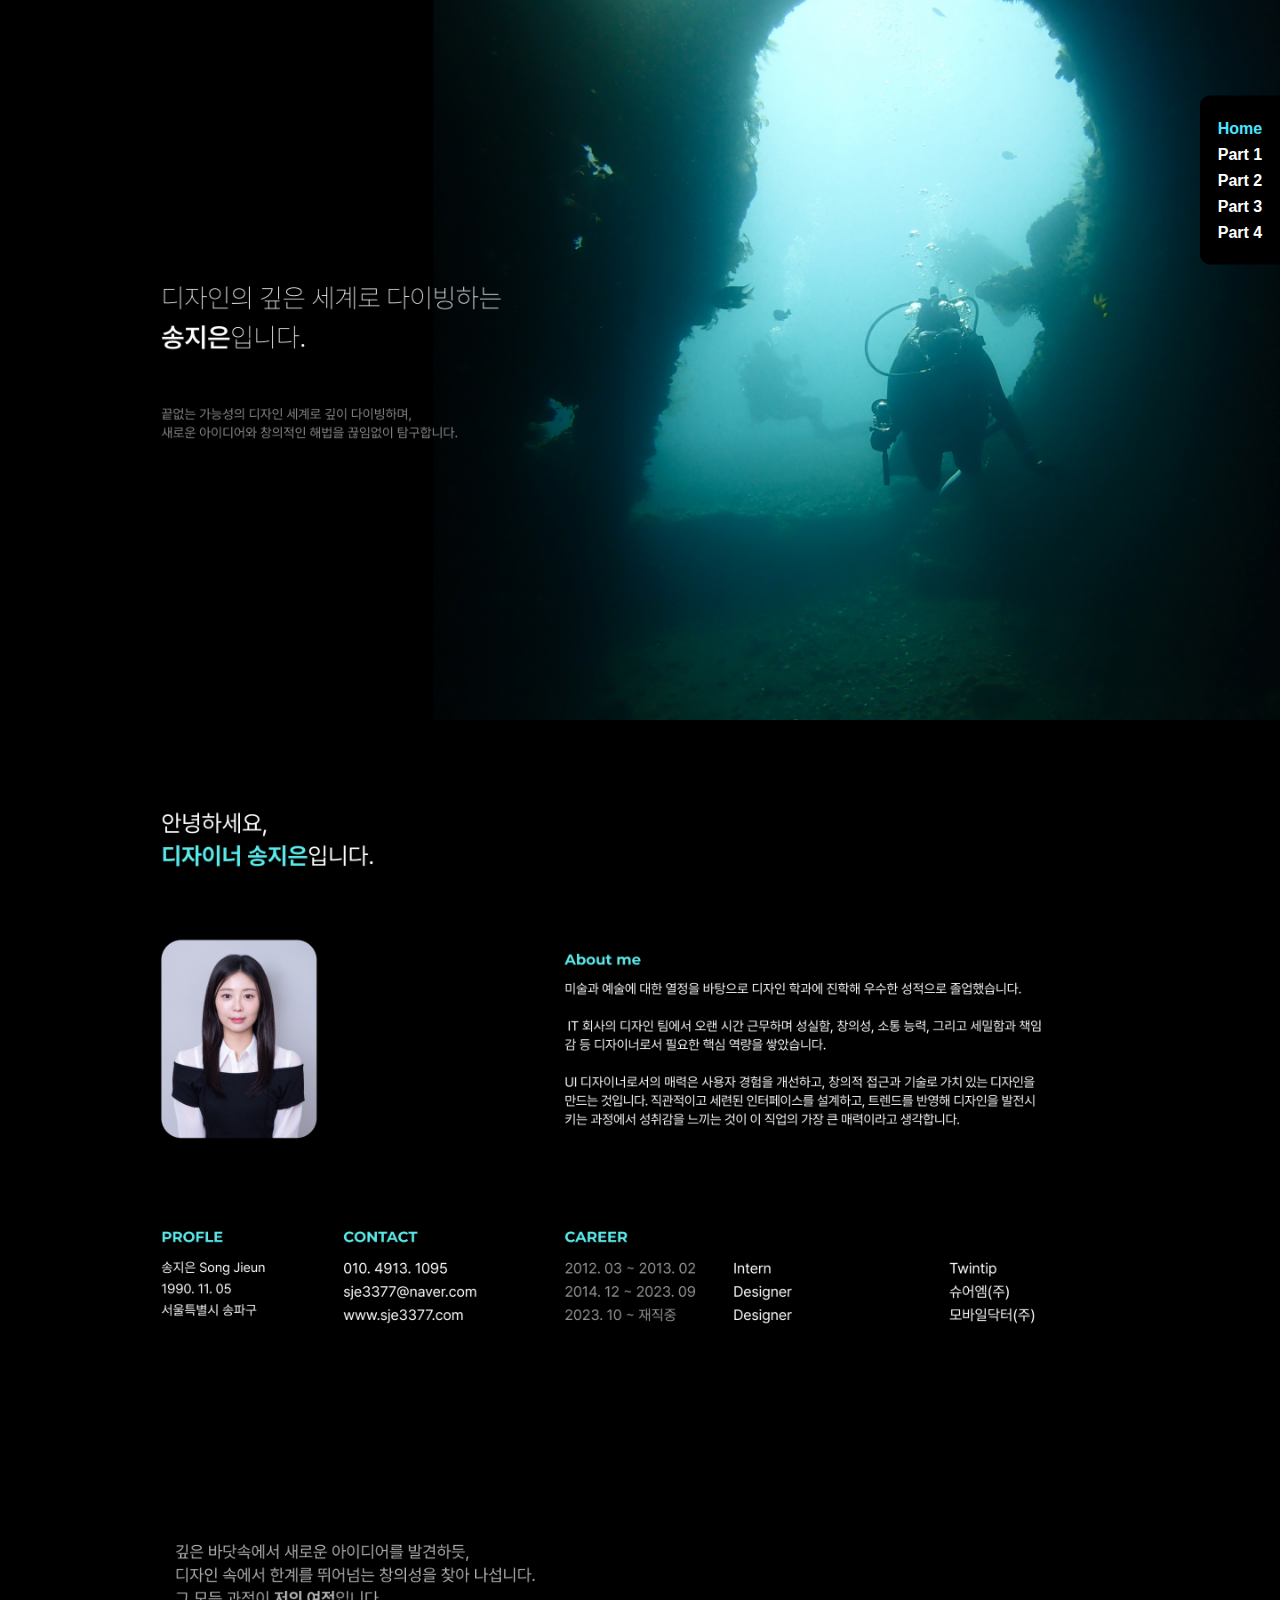
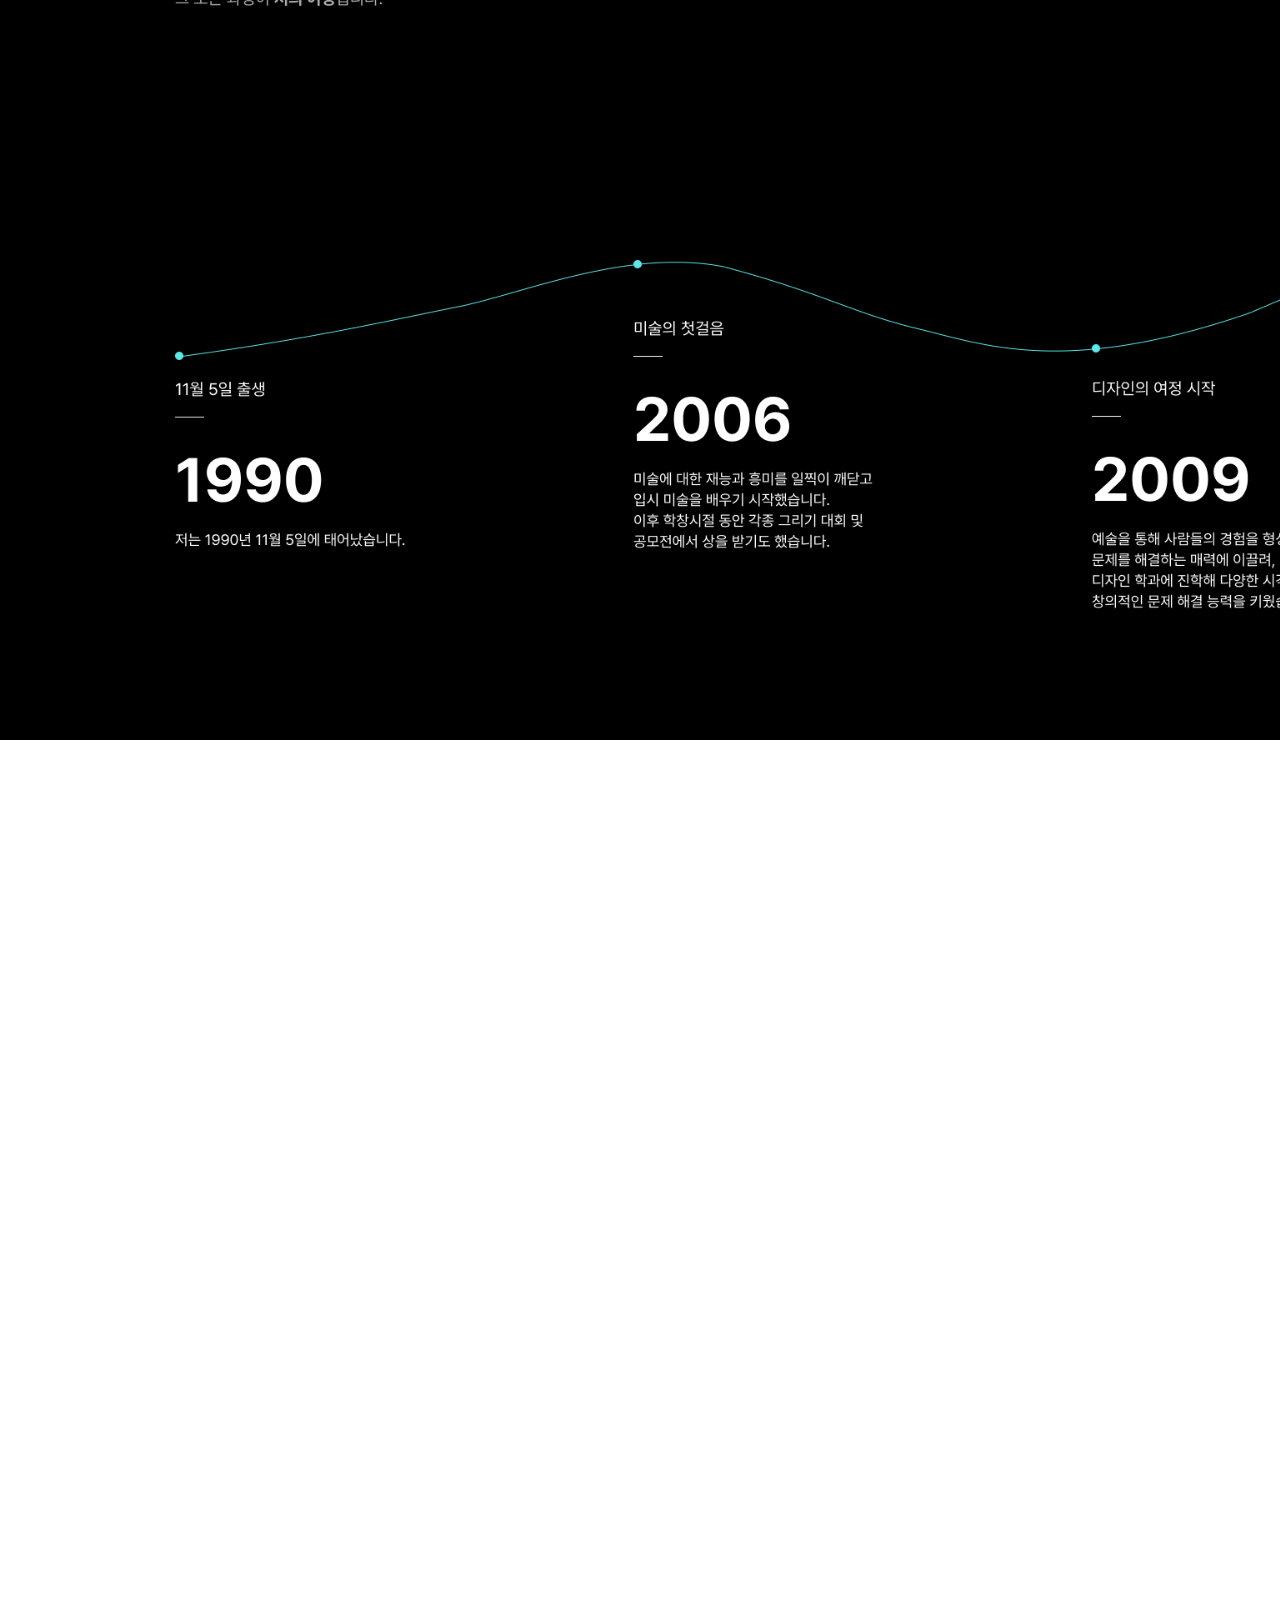
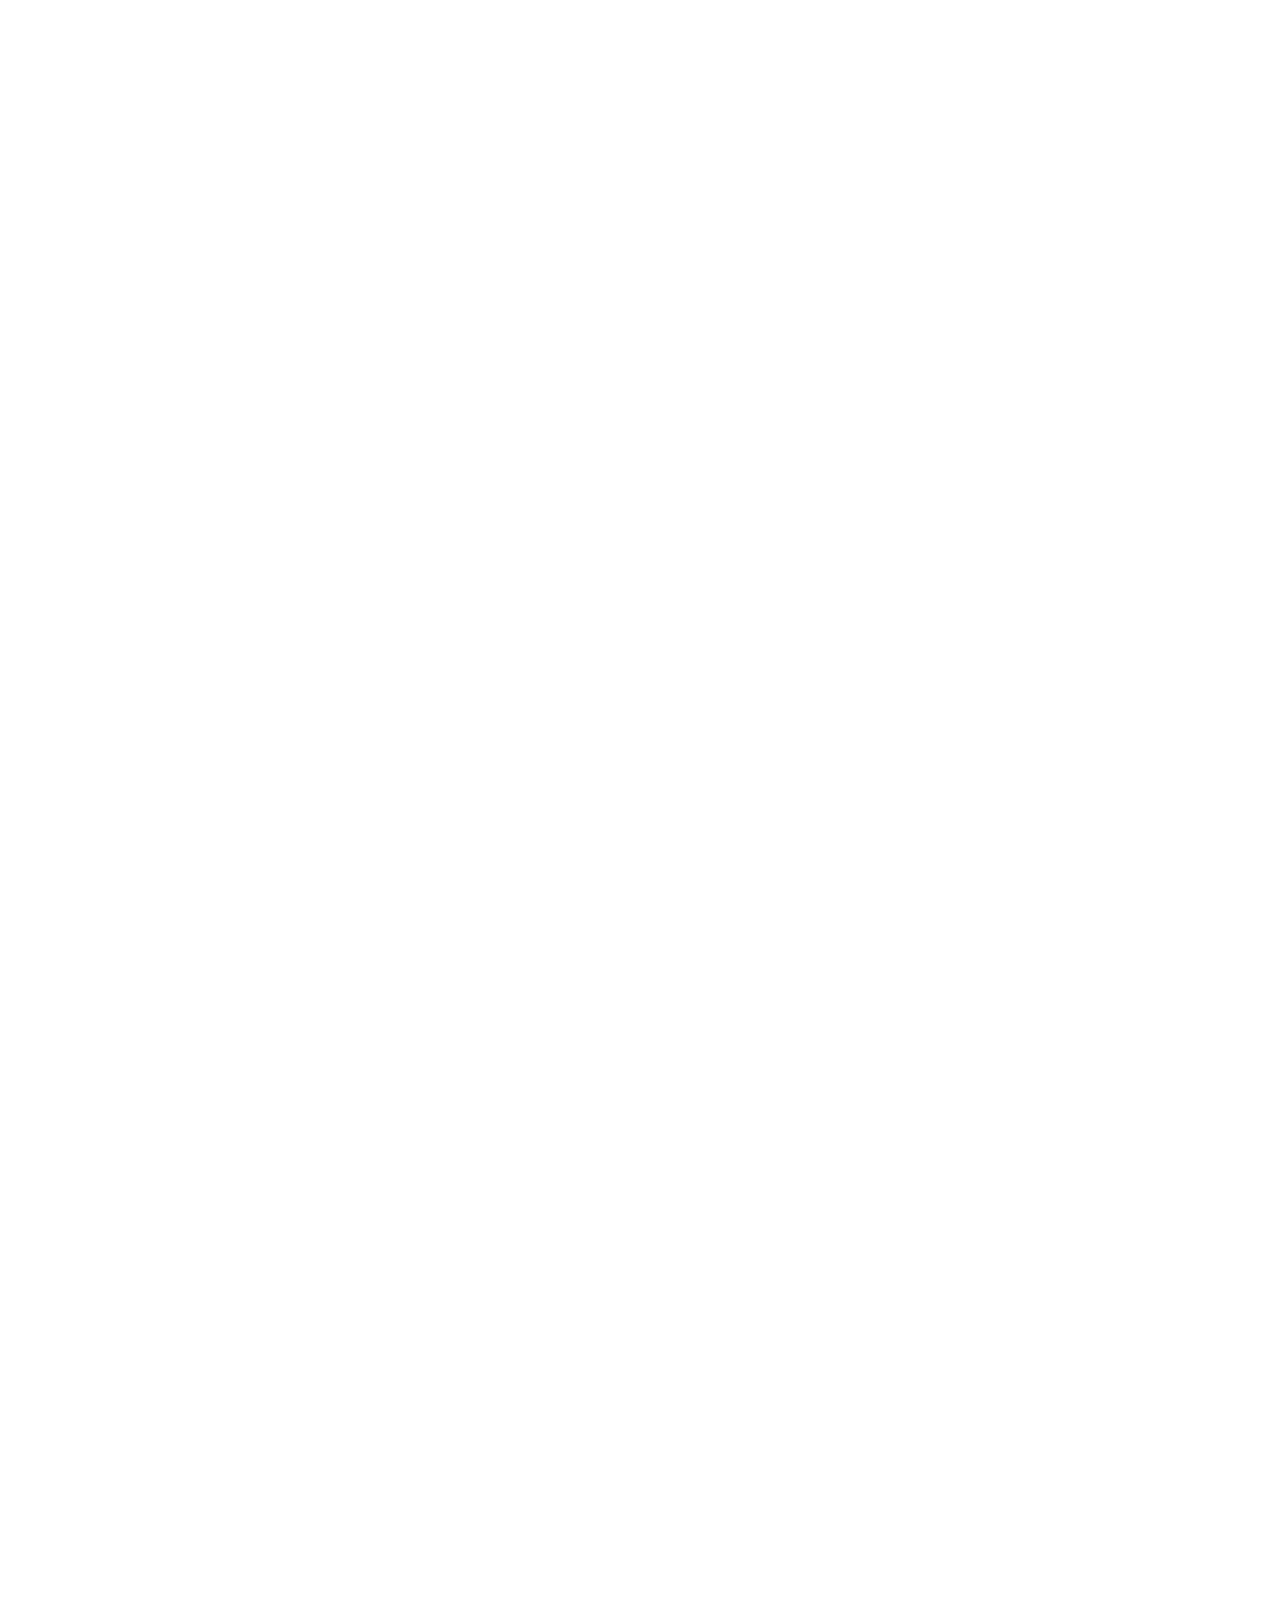
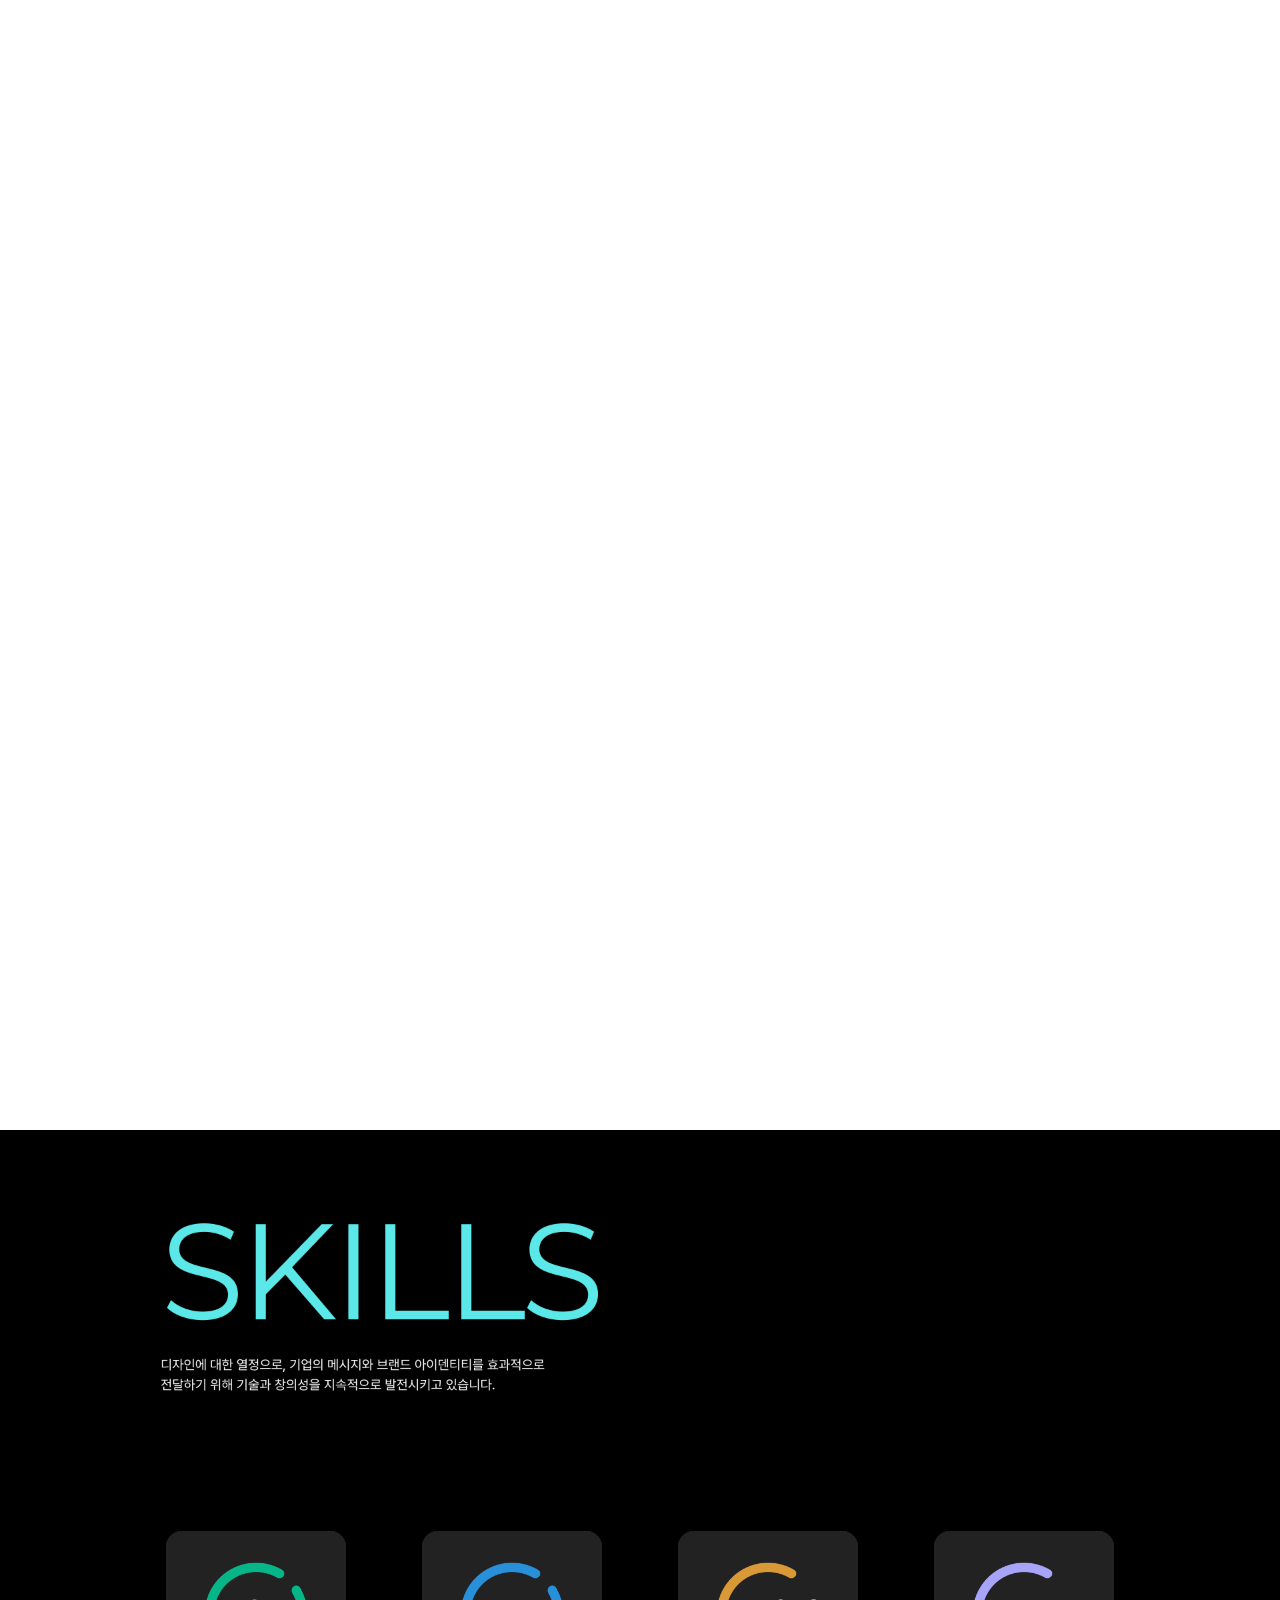
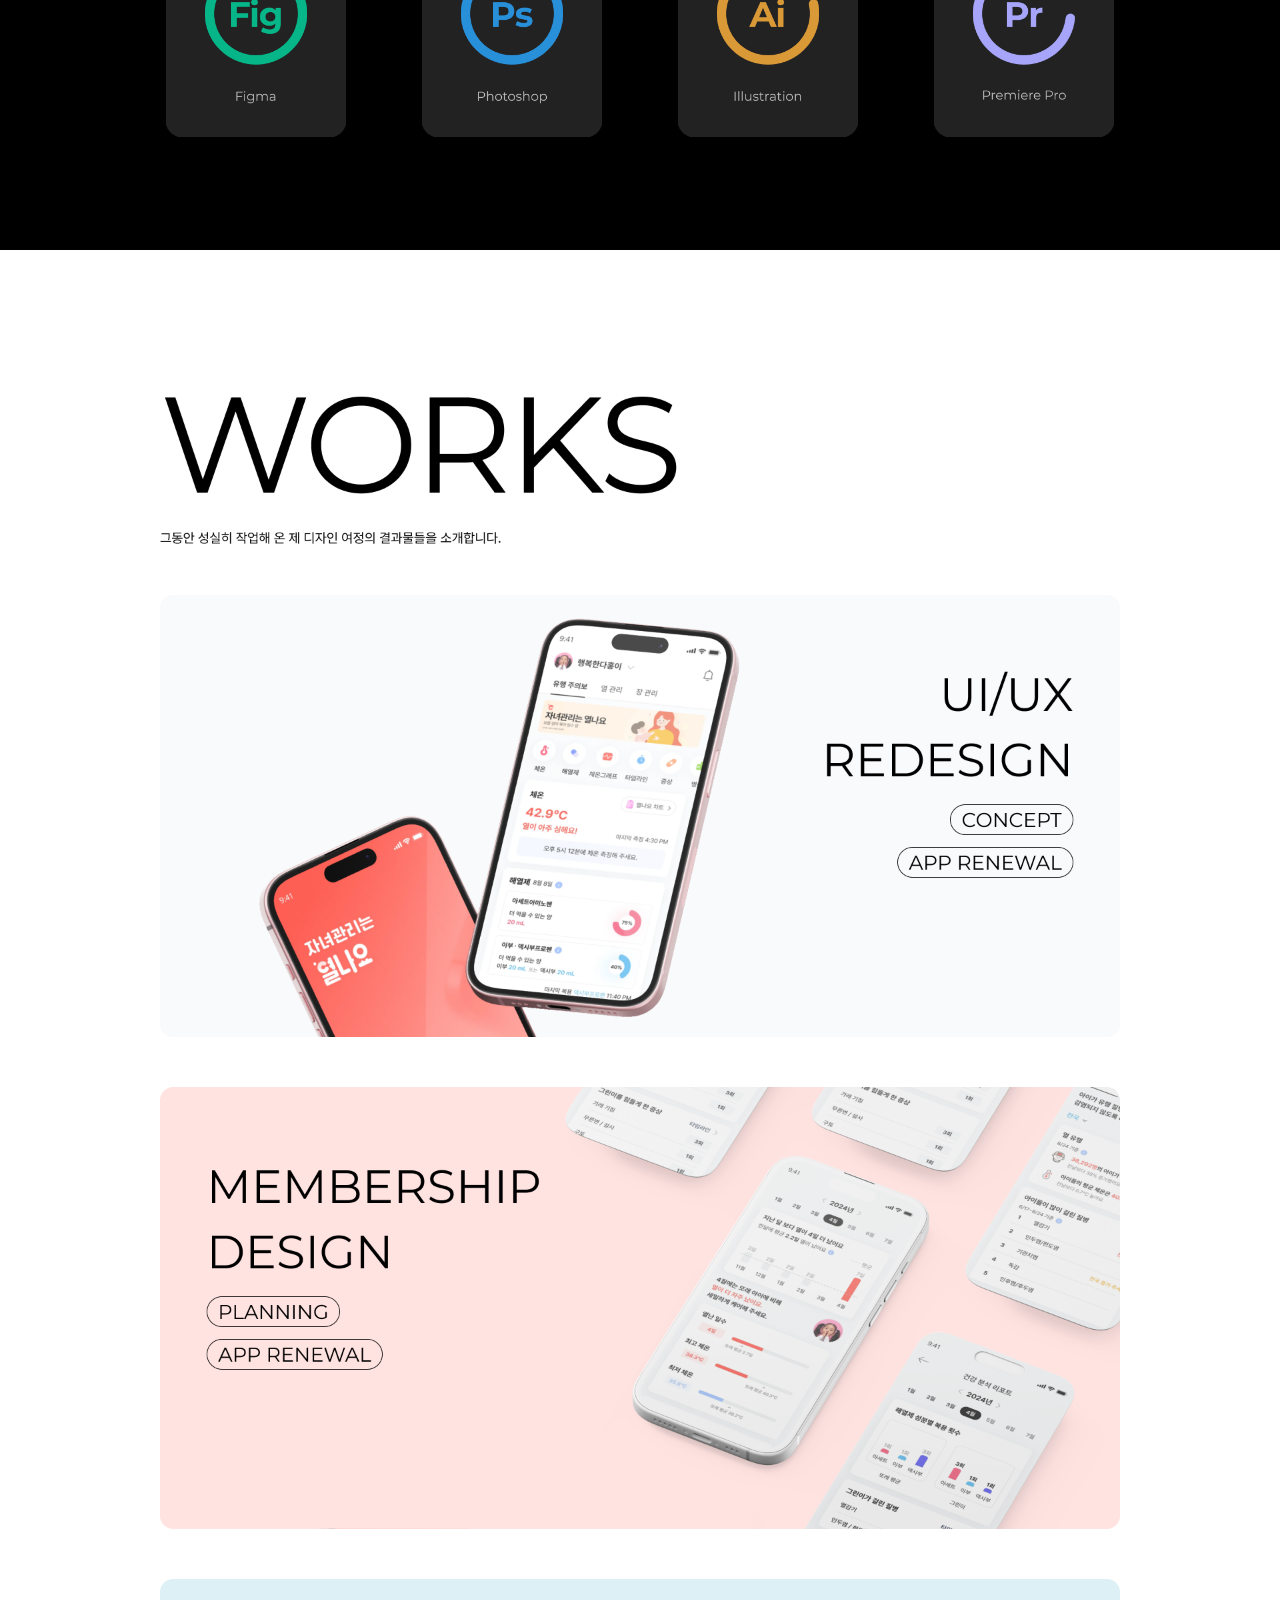
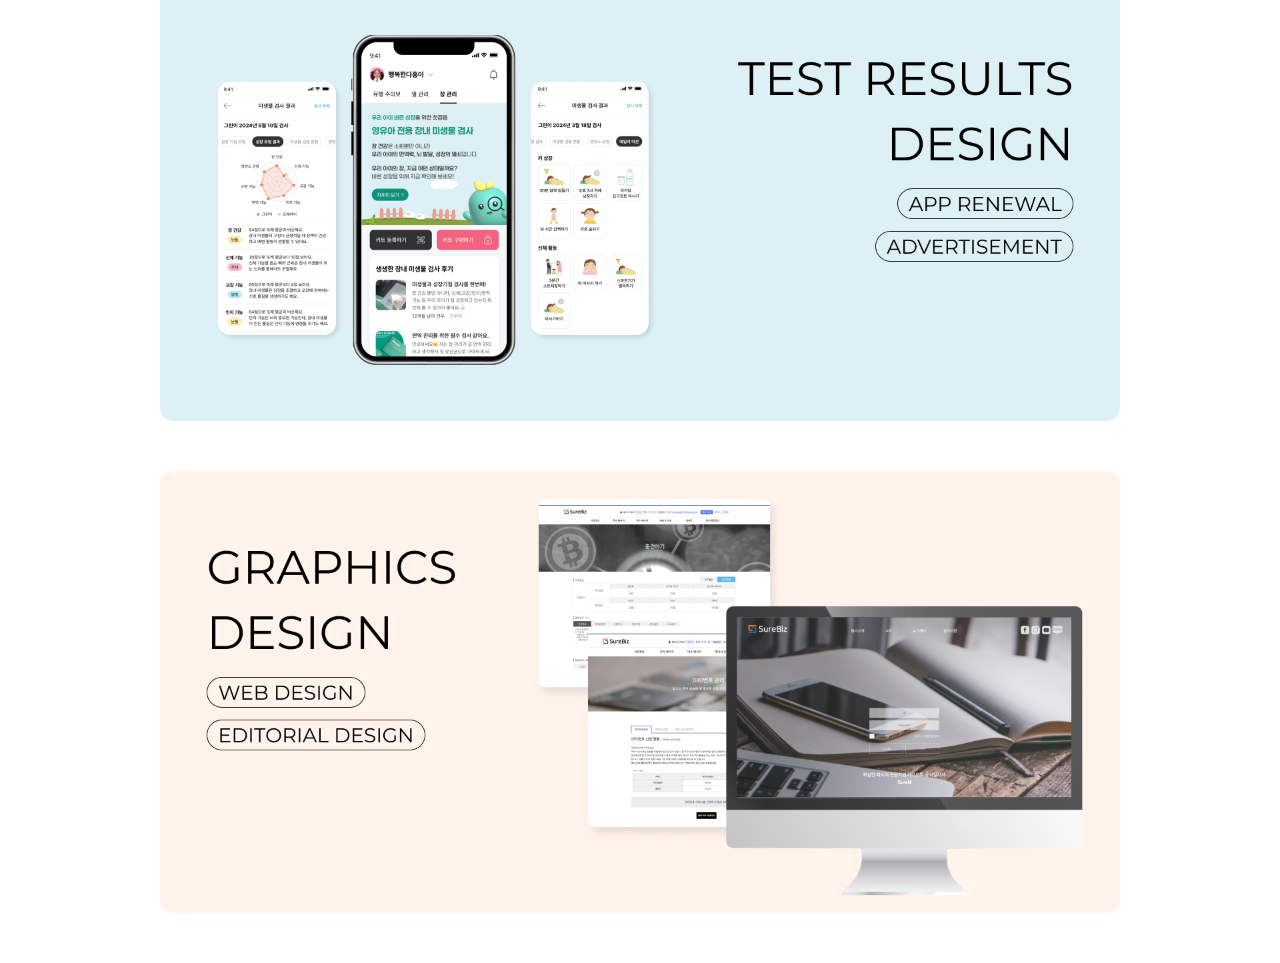
==== commit 1eab040f: "Merge branch 'main' of https://github.com/devkingKR/portfolio-sje" ====
--- a/index.html
+++ b/index.html
@@ -13,12 +13,12 @@
         <div id="contents" class="about-page">
             <section class="about-section section-vision-main">
                 <div class="img-area">
-                    <img class="img-src" src="./assets/images/about/main.jpg" alt="">
+                    <img class="img-src" src="./assets/images/about/new/main.jpg" alt="">
                 </div>
             </section>
             <section class="about-section intro-section">
                 <div class="img-area">
-                    <img class="img-src" src="./assets/images/about/About_me_1_1.png" alt="">
+                    <img class="img-src" src="./assets/images/about/new/About_me_1_1.png" alt="">
                 </div>
             </section>
             <section class="about-section section-story">
@@ -77,30 +77,30 @@
             </section>
             <section class="about-section skill-section">
                 <div class="img-area" style="display: flex;align-items: center;justify-content: center;">
-                    <img class="img-src" style="width: 60%;" src="./assets/images/about/works.jpg" alt="">
+                    <img class="img-src" style="width: 100%;" src="./assets/images/about/works.jpg" alt="">
                     <!-- 이미지 링크 컨테이너 -->
                     <div class="image-container">
                         <!-- 첫 번째 이미지 -->
                         <a href="part1.html" class="image-link" target="_blank">
-                            <img src="./assets/images/about/works01.png" alt="">
-                            <img class="dimm" src="./assets/images/about/dimm01.png" alt="">
+                            <img src="./assets/images/about/new/works1_1.png" alt="">
+                            <img class="dimm" src="./assets/images/about/new/dimm1_2.png" alt="">
                         </a>
 
                         <!-- 두 번째 이미지 -->
                         <a href="part2.html" class="image-link" target="_blank">
-                            <img src="./assets/images/about/works02.png" alt="">
-                            <img class="dimm" src="./assets/images/about/dimm02.png" alt="">
+                            <img src="./assets/images/about/new/works2_1.png" alt="">
+                            <img class="dimm" src="./assets/images/about/new/dimm2_2.png" alt="">
                         </a>
 
                         <!-- 세 번째 이미지 -->
                         <a href="part3.html" class="image-link" target="_blank">
-                            <img src="./assets/images/about/works03.png" alt="">
-                            <img class="dimm" src="./assets/images/about/dimm03.png" alt="">
+                            <img src="./assets/images/about/new/works3_1.png" alt="">
+                            <img class="dimm" src="./assets/images/about/new/dimm3_2.png" alt="">
                         </a>
                         <!-- 네 번째 이미지 -->
                         <a href="part4.html" class="image-link" target="_blank">
-                            <img src="./assets/images/about/works04.png" alt="">
-                            <img class="dimm" src="./assets/images/about/dimm04.png" alt="">
+                            <img src="./assets/images/about/new/works4_1.png" alt="">
+                            <img class="dimm" src="./assets/images/about/new/dimm4_2.png" alt="">
                         </a>
                     </div>
                 </div>
--- a/assets/css/about.css
+++ b/assets/css/about.css
@@ -25,7 +25,7 @@
 .card-back {background-size: cover;background-position: center;background-image: url('./assets/images/about/skillbox01.png');transform: rotateY(180deg); /* 카드 뒷면을 뒤집어서 보여줌 */}
 
 /* 이미지 링크 컨테이너 */
-.image-container {position: absolute;width: 85vh;display: flex;flex-direction: column;gap: 50px;align-items: center;justify-content: center;top: 18%; padding-bottom: 50px;}
+.image-container {position: absolute;/*width: 85vh;*/display: flex;flex-direction: column;gap: 50px;align-items: center;justify-content: center;top: 18%; padding-bottom: 50px;}
 
 /* 개별 이미지 링크 */
 .image-link {position: relative;display: inline-block;}
